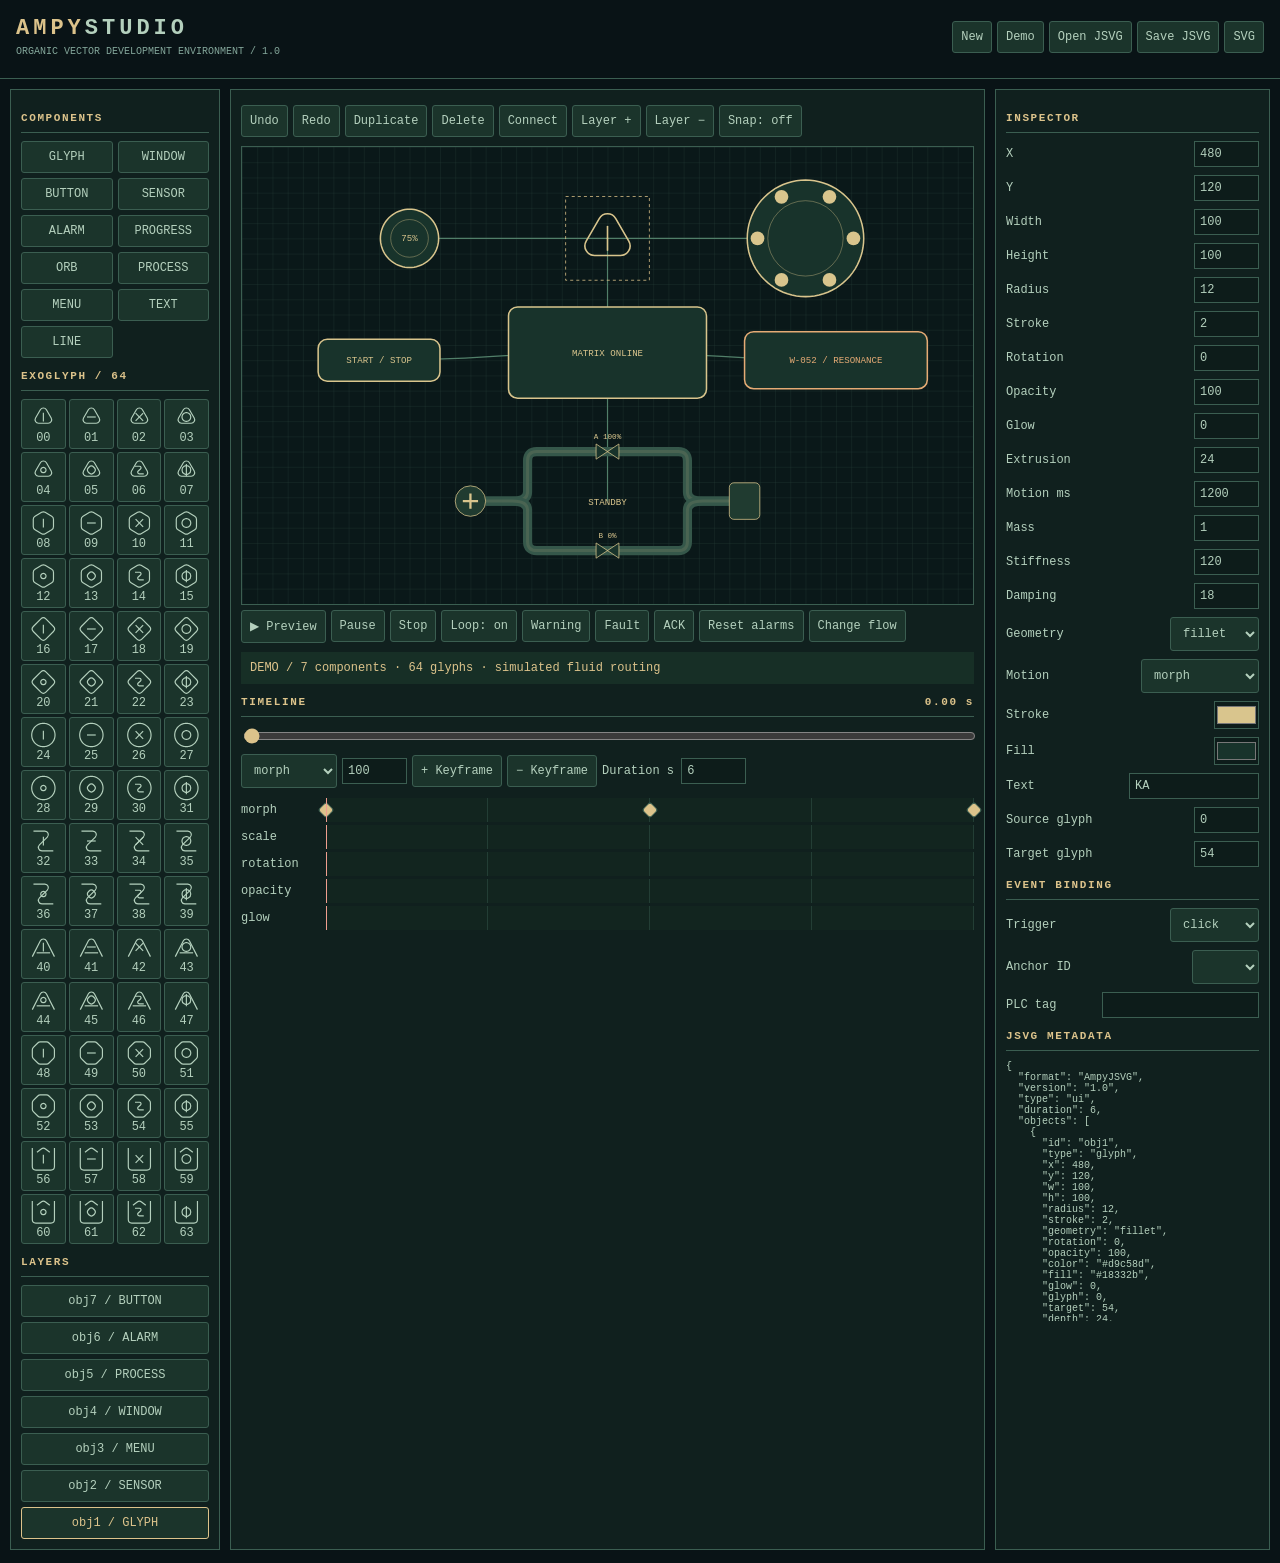
==== index.html @ 29428434 "Initial AmpyStudio 1.0 offline SVG and JSVG UI editor" ====
<!doctype html><html lang="it"><meta charset="utf-8"><meta name="viewport" content="width=device-width,initial-scale=1"><title>AmpyStudio · JSVG UI editor</title><style>:root{color-scheme:dark;--ink:#b4d0bd;--gold:#dcc38b;--border:#3b5e51;--bg:#091316}*{box-sizing:border-box}body{margin:0;background:var(--bg);color:var(--ink);font:12px ui-monospace,Consolas,monospace}header{display:flex;justify-content:space-between;gap:12px;padding:16px;border-bottom:1px solid var(--border);flex-wrap:wrap}header b{font-size:22px;letter-spacing:4px;color:var(--gold)}header b span{color:var(--ink)}small{display:block;color:#83a69a;margin-top:5px}main{display:grid;grid-template-columns:210px minmax(0,1fr) 275px;gap:10px;padding:10px}aside,.work{min-width:0;border:1px solid var(--border);padding:10px;background:#10201e}h3{font-size:11px;letter-spacing:1.6px;color:var(--gold);border-bottom:1px solid var(--border);padding-bottom:8px;margin:12px 0 8px}button,.button,select,input,a{font:inherit;color:inherit}button,.button,select,a{border:1px solid var(--border);background:#1b342b;padding:8px;border-radius:3px;cursor:pointer;text-decoration:none}button:hover,.button:hover,button.active{border-color:var(--gold);color:var(--gold)}input{background:#0d1c1a;border:1px solid var(--border);padding:5px;min-width:0}input[type=range]{width:100%;accent-color:var(--gold);padding:0}input[type=number]{width:65px}input[type=color]{width:45px;height:28px;padding:0}.toolbar{display:flex;gap:5px;align-items:center;flex-wrap:wrap;margin:5px 0 9px}#library,#layers{display:grid;gap:5px}#library{grid-template-columns:1fr 1fr}#glyphs{display:grid;grid-template-columns:repeat(4,1fr);gap:3px}#glyphs button{padding:3px}#glyphs svg{display:block;width:100%;height:28px}#canvas{border:1px solid var(--border);background:#0a1819}#stage{width:100%;display:block;touch-action:none;max-height:65vh}#inspector label,#events label{display:flex;justify-content:space-between;gap:6px;align-items:center;margin:8px 0}#inspector select,#events select{max-width:145px}#inspector input[type=text]{width:130px}#status{padding:9px;background:#172f26;color:var(--gold);min-height:32px}#metadata{white-space:pre-wrap;overflow-wrap:anywhere;max-height:260px;overflow:auto;font-size:10px}#time{float:right}#tracks>div{display:grid;grid-template-columns:85px 1fr;align-items:center;height:27px} .lane{height:24px;position:relative;background:repeating-linear-gradient(90deg,#12251f 0,#12251f calc(25% - 1px),#34574b 25%)}.key{position:absolute;top:6px;width:12px;height:12px;transform:translateX(-50%) rotate(45deg);background:var(--gold);padding:0}.cursor{position:absolute;top:0;bottom:0;width:1px;background:#ef9e8f;pointer-events:none}@media(max-width:900px){main{grid-template-columns:150px minmax(0,1fr)}main>aside:last-child{grid-column:1/-1;display:grid;grid-template-columns:1fr 1fr;gap:8px}#metadata{grid-column:1/-1}}@media(max-width:580px){main{display:flex;flex-direction:column}.work{order:-1}#glyphs{grid-template-columns:repeat(8,1fr)}#stage{max-height:none}main>aside:last-child{display:block}}
</style><body>
<header><div><b>AMPY<span>STUDIO</span></b><small>ORGANIC VECTOR DEVELOPMENT ENVIRONMENT / 1.0</small></div><div class="toolbar"><button id="new">New</button><button id="demo">Demo</button><label class="button">Open JSVG<input id="open" type="file" accept=".jsvg,.svg" hidden></label><button id="save">Save JSVG</button><button id="export">SVG</button></div></header>
<main><aside><h3>COMPONENTS</h3><div id="library"></div><h3>EXOGLYPH / 64</h3><div id="glyphs"></div><h3>LAYERS</h3><div id="layers"></div></aside><section class="work"><div class="toolbar"><button id="undo">Undo</button><button id="redo">Redo</button><button id="duplicate">Duplicate</button><button id="delete">Delete</button><button id="connect">Connect</button><button id="front">Layer +</button><button id="back">Layer −</button><button id="snap">Snap: off</button></div><div id="canvas"><svg id="stage" viewBox="0 0 960 600" xmlns="http://www.w3.org/2000/svg"><defs><pattern id="grid" width="20" height="20" patternUnits="userSpaceOnUse"><path d="M20 0H0V20" stroke="#284137" fill="none" stroke-width=".7"/></pattern></defs><rect width="960" height="600" fill="#0a1819"/><rect width="960" height="600" fill="url(#grid)"/><g id="scene"></g><g id="selection" pointer-events="none"></g></svg></div><div class="toolbar"><button id="play">▶ Preview</button><button id="pause">Pause</button><button id="stop">Stop</button><button id="loop">Loop: on</button><button id="warning">Warning</button><button id="fault">Fault</button><button id="ack">ACK</button><button id="reset">Reset alarms</button><button id="flow">Change flow</button></div><div id="status" role="status">READY</div><h3>TIMELINE <span id="time">0.00 s</span></h3><input id="seek" type="range" min="0" max="1000" value="0"><div class="toolbar"><select id="track"><option>morph</option><option>scale</option><option>rotation</option><option>opacity</option><option>glow</option></select><input id="keyvalue" type="number" value="100" min="0" max="360"><button id="addkey">+ Keyframe</button><button id="delkey">− Keyframe</button><label>Duration s <input id="duration" type="number" min="1" max="60" value="6"></label></div><div id="tracks"></div></section><aside><h3>INSPECTOR</h3><div id="inspector"></div><h3>EVENT BINDING</h3><div id="events"></div><h3>JSVG METADATA</h3><pre id="metadata"></pre></aside></main><script>'use strict';
const Ampy=(()=>{
const NS='http://www.w3.org/2000/svg', names=['KA','VE','THA','OR','NE','SHA','UL','ZE'], suffix=['','-RA','-TH','-EN','-IQ','-UM','-ESH','-ON'], meanings='Origine,Unità,Dualità,Molteplicità,Ordine,Equilibrio,Infinito,Vuoto,Energia,Luce,Calore,Elettricità,Risonanza,Gravità,Campo,Radiazione,Materia,Solido,Liquido,Gas,Plasma,Cristallo,Organico,Quantico,Spazio,Posizione,Direzione,Distanza,Portale,Dimensione,Interno,Esterno,Tempo,Passato,Presente,Futuro,Durata,Ciclo,Frequenza,Attesa,Attivare,Disattivare,Trasferire,Convertire,Scansionare,Connettere,Isolare,Ripristinare,Normale,Pronto,Attivo,In attesa,Avviso,Guasto,Critico,Completato,Conferma,Negazione,Autorizzazione,Richiesta,Protezione,Interblocco,Emergenza,Fine'.split(',');
const clamp=(v,a=0,b=1)=>Math.max(a,Math.min(b,v)),mix=(a,b,t)=>a+(b-a)*t,smooth=t=>t*t*(3-2*t),fmt=v=>+v.toFixed(3),pt=p=>p.map(fmt).join(' '),xml=s=>String(s).replace(/[&<>"']/g,c=>({'&':'&amp;','<':'&lt;','>':'&gt;','"':'&quot;',"'":'&apos;'}[c]));
const poly=(n,r,phase=-Math.PI/2)=>Array.from({length:n},(_,i)=>[r*Math.cos(phase+i*2*Math.PI/n),r*Math.sin(phase+i*2*Math.PI/n)]);
function glyph(i){i=clamp(Math.round(i),0,63);let g=i>>3,v=i%8,outer=[poly(3,43),poly(6,40),poly(4,43,0),poly(48,40),[[-34,-34],[34,-34],[-34,34],[34,34]],[[-38,33],[0,-42],[38,33]],poly(8,41,Math.PI/8),[[-38,-38],[-38,38],[38,38],[38,-38]]][g];let inner=[[[0,-15],[0,15]],[[-15,0],[15,0]],[[-13,-13],[13,13]],poly(40,15),poly(3,18),poly(4,18,0),[[-15,-13],[15,-13],[-15,13],[15,13]],poly(6,17)][v];let third=v===2?[[-13,13],[13,-13]]:v===7?[[0,-21],[0,21]]:g===5?[[-23,20],[23,20]]:g===7?[[-22,-23],[0,-40],[22,-23]]:[[0,0],[0,0]];return {name:names[g]+suffix[v],meaning:meanings[i],paths:[{p:outer,closed:![4,5,7].includes(g)},{p:inner,closed:[3,4,5,7].includes(v)},{p:third,closed:false}]}}
function rounded({p,closed},r,mode){let n=p.length;if(mode==='sharp'||!r||n<3)return 'M'+p.map(pt).join(' L')+(closed?'Z':'');let q=p.map((b,i)=>{let a=p[(i+n-1)%n],c=p[(i+1)%n];if(!closed&&(!i||i===n-1))return{a:b,b,c:b,r:0};let l=Math.hypot(a[0]-b[0],a[1]-b[1]),h=Math.hypot(c[0]-b[0],c[1]-b[1]);if(!l||!h)return{a:b,b,c:b,r:0};let u=a.map((x,j)=>(x-b[j])/l),v=c.map((x,j)=>(x-b[j])/h),theta=Math.acos(clamp(u[0]*v[0]+u[1]*v[1],-1,1));if(theta<.001||Math.PI-theta<.001)return{a:b,b,c:b,r:0};let d=Math.min(mode==='organic'?r*1.5:r/Math.tan(theta/2),l*.49,h*.49);return{a:b.map((x,j)=>x+u[j]*d),b,c:b.map((x,j)=>x+v[j]*d),r:d*Math.tan(theta/2),s:u[0]*v[1]-u[1]*v[0]<0?1:0}});const corner=k=>!k.r?'':mode==='organic'?' Q'+pt(k.b)+' '+pt(k.c):` A${fmt(k.r)} ${fmt(k.r)} 0 0 ${k.s} ${pt(k.c)}`;return 'M'+pt(q[0].c)+q.slice(1).map(k=>' L'+pt(k.a)+corner(k)).join('')+(closed?' L'+pt(q[0].a)+corner(q[0])+'Z':'')}
let cache=new Map();function samples(d){if(cache.has(d))return cache.get(d);let p=document.createElementNS(NS,'path');p.setAttribute('d',d);let len=p.getTotalLength(),a=Array.from({length:129},(_,i)=>{let q=p.getPointAtLength(len*i/128);return[q.x,q.y]});if(cache.size>1024)cache.clear();cache.set(d,a);return a}
function glyphPaths(o,k=0){let a=glyph(o.glyph),b=glyph(o.target);return a.paths.map((x,i)=>{let d=rounded(x,o.radius,o.geometry),e=rounded(b.paths[i],o.radius,o.geometry);if(k<=0)return d;if(k>=1)return e;let p=samples(d),q=samples(e);return'M'+p.map((v,j)=>pt(v.map((x,l)=>mix(x,q[j][l],k)))).join(' L')+(x.closed&&b.paths[i].closed?'Z':'')})}
const effects=['none','morph','genie','organic','radial','iris','elastic','materialize','breathing','rotation','gravity','orbital','fragments','origami','crystal','echo','vortex','inscription','spline','holographic','extrusion','liquid','shockwave','neural'];
const types=['glyph','window','button','sensor','alarm','progress','orb','process','menu','text','line'];
function make(type,id,x=480,y=300){let [w,h]=({glyph:[100,100],window:[260,120],button:[160,55],sensor:[90,90],alarm:[240,75],progress:[240,45],orb:[100,100],process:[440,210],menu:[180,180],text:[200,45],line:[180,25]})[type];return{id,type,x,y,w,h,radius:12,stroke:2,geometry:'fillet',rotation:0,opacity:100,color:type==='alarm'?'#e5ab75':'#d9c58d',fill:'#18332b',glow:0,glyph:0,target:54,depth:24,animation:type==='glyph'?'morph':'none',duration:1200,easing:'smooth',mass:1,stiffness:120,damping:18,tag:'',trigger:'click',source:'',text:type==='alarm'?'W-052 / RESONANCE':type==='button'?'ACTIVATE':type==='text'?'AMPY MATRIX':'MATRIX ONLINE',tracks:{}}}
function sampleTrack(keys,t,def){if(!keys?.length)return def;let a=keys;if(t<=a[0].t)return a[0].v;if(t>=a.at(-1).t)return a.at(-1).v;let i=a.findIndex(k=>k.t>=t),x=a[i-1],y=a[i];return mix(x.v,y.v,smooth((t-x.t)/(y.t-x.t)))}
function rect(x,y,w,h,r,c,fill,sw){return`<rect x="${x}" y="${y}" width="${Math.max(0,w)}" height="${Math.max(0,h)}" rx="${Math.min(r,w/2,h/2)}" stroke="${c}" stroke-width="${sw}" fill="${fill}"/>`}
function process(o,rt){let c=o.color,b=rt.route||0,f=rt.fault?0:(rt.running?rt.flow:0),r=Math.min(26,o.radius),a=1-b,t=rt.time||0;let path=y=>`M-160 0H-125Q-105 0 -105 ${Math.sign(y)*r}V${y-Math.sign(y)*r}Q-105 ${y} ${-105+r} ${y}H${105-r}Q105 ${y} 105 ${y-Math.sign(y)*r}V${Math.sign(y)*r}Q105 0 125 0H160`;return [-65,65].map((y,i)=>{let q=i?b:a,d=path(y);return `<path d="${d}" fill="none" stroke="#35574a" stroke-width="12"/><path d="${d}" fill="none" stroke="${c}" stroke-width="4" opacity="${.12+.75*q*f}"/><path d="${d}" fill="none" stroke="${c}" stroke-width="2" stroke-dasharray="6 12" stroke-dashoffset="${-t*90*q*f}" opacity="${q*f}"/><g transform="translate(0 ${y})"><path d="M-15 -10L15 10V-10L-15 10Z" stroke="${c}" fill="#18332b"/><text y="-17" fill="${c}" font-size="10" text-anchor="middle">${i?'B':'A'} ${Math.round(q*100)}%</text></g>`}).join('')+`<circle cx="-180" r="20" fill="#203b30" stroke="${c}"/><path d="M-190 0H-170M-180 -10V10" stroke="${c}" stroke-width="3" transform="rotate(${t*200*f} -180 0)"/><rect x="160" y="-24" width="40" height="48" rx="6" fill="#203b30" stroke="${c}"/><text y="5" text-anchor="middle" fill="${c}" font-size="12">${rt.fault?'INTERLOCK':rt.running?'RUNNING':'STANDBY'}</text>`}
function renderObject(o,t,rt,objects){let c=o.color,w=o.w/2,h=o.h/2,anim=o.animation,phase=(t*1000%o.duration)/o.duration,k=.5-.5*Math.cos(phase*Math.PI*2),on=rt.preview||rt.active?.has(o.id),p=on?k:0,scale=sampleTrack(o.tracks.scale,rt.position,100)/100,rot=o.rotation+sampleTrack(o.tracks.rotation,rt.position,0),op=o.opacity/100*sampleTrack(o.tracks.opacity,rt.position,100)/100,g=sampleTrack(o.tracks.glow,rt.position,o.glow),m=sampleTrack(o.tracks.morph,rt.position,anim==='morph'?p*100:0)/100,x=o.x,y=o.y,body='',extra='',sx=scale,sy=scale;
if(on){if(anim==='rotation')rot+=phase*360;if(anim==='breathing')sx=sy=scale*(1+.12*Math.sin(t*3));if(anim==='elastic'){sx*=1+.23*Math.sin(phase*12.56);sy/=1+.23*Math.sin(phase*12.56)}if(anim==='materialize')op*=.12+.88*p;if(anim==='spline'){x+=Math.sin(phase*6.28)*45;y+=Math.sin(phase*12.56)*18}if(anim==='gravity'){x+=(480-x)*p*.25;y+=(300-y)*p*.25}}
if(o.type==='glyph'){let paths=glyphPaths(o,m),stroke=`fill="none" stroke="${c}" stroke-width="${o.stroke}" stroke-linejoin="${o.geometry==='sharp'?'miter':'round'}" stroke-linecap="round"`;body=`<g transform="scale(${w/48} ${h/48})">${anim==='extrusion'&&on?Array.from({length:Math.ceil(o.depth/3)},(_,i)=>`<g transform="translate(${i*.9} ${i*.6})" opacity=".3">${paths.map(d=>`<path d="${d}" ${stroke}/>`).join('')}</g>`).join(''):''}${paths.map(d=>`<path d="${d}" ${stroke}${anim==='inscription'&&on?` pathLength="100" stroke-dasharray="${p*100} 100"`:''}/>`).join('')}</g>`}
else if(o.type==='process')body=`<g transform="scale(${o.w/440} ${o.h/210})">${process(o,rt)}</g>`;
else if(o.type==='orb'||o.type==='menu'||o.type==='sensor'){let n=on&&['organic','vortex','liquid'].includes(anim)?6:0;let d=Array.from({length:81},(_,i)=>{let a=i*2*Math.PI/80,r=.85+Math.sin(a*n+t*2)*p*.12;return[fmt(Math.cos(a)*w*r),fmt(Math.sin(a)*h*r)]});body=`<path d="M${d.map(pt).join(' L')}Z" fill="${o.fill}" stroke="${c}" stroke-width="${o.stroke}"/><ellipse rx="${w*.55}" ry="${h*.55}" fill="none" stroke="${c}" opacity=".5"/>`;if(o.type==='menu')body+=Array.from({length:6},(_,i)=>{let a=i*Math.PI/3+(on?t*.3:0);return`<circle cx="${Math.cos(a)*w*.7}" cy="${Math.sin(a)*h*.7}" r="9" fill="${c}"/>`}).join('');else body+=`<text y="4" text-anchor="middle" fill="${c}" font-size="12">${o.type==='sensor'?Math.round(75+15*p)+'%':'◈'}</text>`}
else if(o.type==='text')body=`<text text-anchor="middle" y="5" font-size="18" fill="${c}" letter-spacing="${on?p*3:0}">${xml(o.text)}</text>`;
else if(o.type==='line')body=`<path d="M${-w} 0H${w}" stroke="${c}" stroke-width="${o.stroke}"/>`;
else {let r=o.geometry==='sharp'?0:o.radius,fill=o.fill;if(o.type==='alarm'&&rt.fault)c='#f29486';if(['genie','organic','radial','iris'].includes(anim)&&on){let source=objects.find(a=>a.id===o.source),a=source?[source.x-o.x,source.y-o.y]:[0,h+70],q=rt.active?.has(o.id)?1-p:p,tx=mix(a[0],0,q),ty=mix(a[1]-8,-h,q),bx=mix(a[0],0,q*q),by=mix(a[1]+8,h,q*q),tw=mix(8,w,q),bw=mix(8,w,q*q),bend=anim==='organic'?Math.sin(q*Math.PI)*30:0;body=`<path d="M${tx-tw} ${ty}H${tx+tw}C${tx+tw+bend} ${(ty+by)/2} ${bx+bw} ${(ty+by)/2} ${bx+bw} ${by}H${bx-bw}C${bx-bw} ${(ty+by)/2} ${tx-tw-bend} ${(ty+by)/2} ${tx-tw} ${ty}Z" fill="${fill}" stroke="${c}" stroke-width="${o.stroke}"/><g opacity="${clamp((q-.45)*2)}"><text text-anchor="middle" y="4" fill="${c}" font-size="12">${xml(o.text)}</text></g>`}else{body=rect(-w,-h,o.w,o.h,r,c,fill,o.stroke)+`<text y="4" text-anchor="middle" fill="${c}" font-size="12">${xml(o.text)}</text>`;if(o.type==='progress')body+=rect(-w+5,h-12,(o.w-10)*(.6+.3*p),6,2,c,c,0)}}
if(on&&['shockwave','neural','echo','holographic','crystal','origami','fragments'].includes(anim)){let n=anim==='fragments'?12:5;extra=Array.from({length:n},(_,i)=>{let a=i*Math.PI*2/n,r=(w*.8+p*35)*(1+i*.06);return anim==='shockwave'?`<circle r="${r}" fill="none" stroke="${c}" opacity="${(1-p)*.5/(i+1)}"/>`:`<path d="M${fmt(Math.cos(a)*r)} ${fmt(Math.sin(a)*r)}l-7 -8h14Z" fill="none" stroke="${c}" opacity="${.15+p*.5}"/>`}).join('')}
return `<g id="${xml(o.id)}" data-id="${xml(o.id)}" transform="translate(${x} ${y}) rotate(${rot}) scale(${sx} ${sy})" opacity="${op}"${g>0?` style="filter:drop-shadow(0 0 ${g}px ${c})"`:''}><rect x="${-w}" y="${-h}" width="${o.w}" height="${o.h}" fill="transparent"/>${extra}${body}</g>`}
function scene(project,t,rt){let edges=project.connections.map(e=>{let a=project.objects.find(o=>o.id===e.source),b=project.objects.find(o=>o.id===e.target);if(!a||!b)return'';let x=(a.x+b.x)/2,d=`M${a.x} ${a.y}C${x} ${a.y} ${x} ${b.y} ${b.x} ${b.y}`;return `<path d="${d}" fill="none" stroke="#517f69" stroke-width="1.5"/>${rt.preview?`<path d="${d}" fill="none" stroke="#d9c58d" stroke-width="2" stroke-dasharray="5 30" stroke-dashoffset="${-t*35}"/>`:''}`}).join('');return edges+project.objects.map(o=>renderObject(o,t,rt,project.objects)).join('')}
function serialize(project,metadata=true){let data=xml(JSON.stringify(project,null,2));return `<svg xmlns="${NS}" xmlns:ampy="https://ampybios.example/ns/jsvg/1" viewBox="0 0 960 600" ampy:version="1.0">${metadata?`<metadata id="ampy-project"><ampy:project media-type="application/json">${data}</ampy:project></metadata>`:''}<rect width="960" height="600" fill="#0a1819"/>${scene(project,0,{position:0,route:0,flow:0})}</svg>`}
function parse(text){if(text.length>5e6||/<!DOCTYPE|<!ENTITY/i.test(text))throw Error('Invalid XML');let doc=new DOMParser().parseFromString(text,'image/svg+xml');if(doc.querySelector('parsererror')||doc.documentElement.namespaceURI!==NS)throw Error('Invalid SVG');let data=doc.querySelector('metadata');if(!data)throw Error('No JSVG project metadata');let p=JSON.parse(data.textContent.trim());if(p.format!=='AmpyJSVG'||!Array.isArray(p.objects)||p.objects.length>500)throw Error('Unsupported project');let ids=new Set();let objects=p.objects.map((raw,i)=>{let type=raw.type==='popup'?'window':raw.type;if(!types.includes(type))throw Error('Unsupported object '+type);let id=String(raw.id);if(!/^[A-Za-z0-9_.:-]{1,80}$/.test(id)||ids.has(id))throw Error('Invalid ID');ids.add(id);let o=make(type,id);let legacy=typeof raw.geometry==='object';if(legacy)raw={...raw,x:raw.transform?.x??480,y:raw.transform?.y??300,radius:raw.geometry.radius,stroke:raw.geometry.strokeWidth,geometry:raw.geometry.mode,color:raw.material?.stroke,animation:raw.animation?.type,duration:raw.animation?.durationMs,source:raw.animation?.source,tag:raw.tag?.name};for(let [k,min,max] of [['x',0,960],['y',0,600],['w',20,900],['h',20,590],['radius',0,100],['stroke',.5,20],['rotation',0,360],['opacity',0,100],['glow',0,25],['glyph',0,63],['target',0,63],['duration',100,60000],['depth',0,80],['mass',.1,20],['stiffness',1,1000],['damping',0,100]])if(Number.isFinite(raw[k]))o[k]=clamp(raw[k],min,max);for(let k of ['color','fill'])if(/^#[0-9a-f]{6}$/i.test(raw[k]))o[k]=raw[k];for(let k of ['text','tag','source'])if(typeof raw[k]==='string')o[k]=raw[k].slice(0,200);if(effects.includes(raw.animation))o.animation=raw.animation;if(['sharp','fillet','organic'].includes(raw.geometry))o.geometry=raw.geometry;if(['click','warning','fault','none'].includes(raw.trigger))o.trigger=raw.trigger;for(let k of ['morph','scale','rotation','opacity','glow'])if(Array.isArray(raw.tracks?.[k]))o.tracks[k]=raw.tracks[k].filter(q=>Number.isFinite(q.t)&&Number.isFinite(q.v)).slice(0,100).map(q=>({t:clamp(q.t),v:clamp(q.v,0,k==='rotation'?360:100)})).sort((a,b)=>a.t-b.t);return o});return{format:'AmpyJSVG',version:'1.0',type:'ui',duration:clamp(Number(p.duration)||6,1,60),objects,connections:(Array.isArray(p.connections)?p.connections:[]).filter(e=>ids.has(e.source)&&ids.has(e.target)).slice(0,2000).map(e=>({source:e.source,target:e.target})),runtime:{mode:'simulation'}}}
return{NS,types,effects,glyph,glyphPaths,make,scene,serialize,parse,clamp,xml};})();
</script><script>'use strict';
const $=x=>document.getElementById(x),E=Ampy,svg=$('stage');let project,id=null,serial=0,undo=[],redo=[],connect=false,source=null,snap=false,drag=null,play=false,loop=true,position=0,t=0,last=performance.now(),runtime={preview:false,position:0,active:new Set(),route:0,routeTarget:0,running:false,flow:.75,fault:false};
const newProject=()=>({format:'AmpyJSVG',version:'1.0',type:'ui',duration:6,objects:[],connections:[],runtime:{mode:'simulation'}}),selected=()=>project.objects.find(o=>o.id===id),msg=s=>$('status').textContent=s;
function checkpoint(){undo.push(JSON.stringify(project));if(undo.length>50)undo.shift();redo=[]}function restore(s){project=JSON.parse(s);id=project.objects[0]?.id||null;refresh()}function add(type,x,y,g){let o=E.make(type,'obj'+(++serial),x,y);if(g!==undefined){o.glyph=g;o.target=(g+9)%64;o.text=E.glyph(g).name}project.objects.push(o);id=o.id;return o}function demo(){project=newProject();serial=0;let a=add('glyph',480,120,0),b=add('sensor',220,120),c=add('menu',740,120),d=add('window',480,270),e=add('process',480,465),f=add('alarm',780,280),g=add('button',180,280);a.target=54;a.tracks.morph=[{t:0,v:0},{t:.5,v:100},{t:1,v:0}];d.animation='genie';d.source=a.id;f.animation='genie';f.source=a.id;f.trigger='warning';f.tag='DB_Alarm.Warning';g.text='START / STOP';e.tag='DB_Core.Flow';project.connections=[[a,b],[a,c],[a,d],[d,e],[d,f],[d,g]].map(([a,b])=>({source:a.id,target:b.id}));id=a.id;resetRuntime();refresh();msg('DEMO / 7 components · 64 glyphs · simulated fluid routing')}
function resetRuntime(){play=false;position=0;t=0;runtime.active.clear();runtime.fault=false;runtime.running=false;runtime.route=runtime.routeTarget=0}
function refresh(){serial=Math.max(serial,...project.objects.map(o=>Number(o.id.match(/^obj(\d+)$/)?.[1])||0));$('duration').value=project.duration;$('layers').replaceChildren();for(let o of [...project.objects].reverse()){let b=document.createElement('button');b.textContent=o.id+' / '+o.type.toUpperCase();b.classList.toggle('active',id===o.id);b.onclick=()=>{id=o.id;refresh()};$('layers').append(b)}inspector();tracks();metadata()}
function metadata(){$('metadata').textContent=JSON.stringify(project,null,2)}
function field(parent,o,k,label,kind,options){let l=document.createElement('label'),s=document.createElement('span');s.textContent=label;l.append(s);let input=document.createElement(kind==='select'?'select':'input');if(kind==='select'){for(let x of options){let opt=document.createElement('option');opt.value=x;opt.textContent=x;input.append(opt)}}else{input.type=kind;if(kind==='number'){input.min=options[0];input.max=options[1];input.step=options[2]||1}}input.value=o[k];input.onchange=()=>{checkpoint();o[k]=kind==='number'?E.clamp(Number(input.value)||0,+input.min,+input.max):input.value;input.value=o[k];metadata();tracks()};l.append(input);parent.append(l)}
function inspector(){let a=$('inspector'),b=$('events');a.replaceChildren();b.replaceChildren();let o=selected();if(!o){a.textContent='Select object';return}for(let [k,n,min,max,step] of [['x','X',0,960],['y','Y',0,600],['w','Width',20,900],['h','Height',20,590],['radius','Radius',0,100],['stroke','Stroke',.5,20,.5],['rotation','Rotation',0,360],['opacity','Opacity',0,100],['glow','Glow',0,25],['depth','Extrusion',0,80],['duration','Motion ms',100,60000,50],['mass','Mass',.1,20,.1],['stiffness','Stiffness',1,1000],['damping','Damping',0,100]])field(a,o,k,n,'number',[min,max,step]);field(a,o,'geometry','Geometry','select',['sharp','fillet','organic']);field(a,o,'animation','Motion','select',E.effects);field(a,o,'color','Stroke','color');field(a,o,'fill','Fill','color');field(a,o,'text','Text','text');if(o.type==='glyph'){field(a,o,'glyph','Source glyph','number',[0,63]);field(a,o,'target','Target glyph','number',[0,63])}field(b,o,'trigger','Trigger','select',['click','warning','fault','none']);field(b,o,'source','Anchor ID','select',['',...project.objects.filter(x=>x.id!==o.id).map(x=>x.id)]);field(b,o,'tag','PLC tag','text')}
function tracks(){let a=$('tracks'),o=selected();a.replaceChildren();if(!o)return;for(let n of ['morph','scale','rotation','opacity','glow']){let row=document.createElement('div'),label=document.createElement('span'),lane=document.createElement('div');label.textContent=n;lane.className='lane';for(let key of o.tracks[n]||[]){let k=document.createElement('button');k.className='key';k.style.left=key.t*100+'%';k.title=key.v;k.onclick=()=>{play=false;position=key.t;$('track').value=n;$('keyvalue').value=key.v};lane.append(k)}let c=document.createElement('i');c.className='cursor';lane.append(c);row.append(label,lane);a.append(row)}}
E.types.forEach(type=>{let b=document.createElement('button');b.textContent=type.toUpperCase();b.onclick=()=>{checkpoint();add(type,480+serial%4*20,300+serial%3*20);refresh()};$('library').append(b)});for(let i=0;i<64;i++){let g=E.glyph(i),b=document.createElement('button');b.title=g.name+' / '+g.meaning;let o=E.make('glyph','tmp');o.glyph=i;b.innerHTML='<svg viewBox="-48 -48 96 96">'+E.glyphPaths(o).map(d=>`<path d="${d}" stroke="currentColor" stroke-width="4" fill="none"/>`).join('')+'</svg>'+String(i).padStart(2,'0');b.onclick=()=>{checkpoint();add('glyph',480,300,i);refresh()};$('glyphs').append(b)}
function coords(e){let p=svg.createSVGPoint();p.x=e.clientX;p.y=e.clientY;return p.matrixTransform(svg.getScreenCTM().inverse())}function trigger(kind){for(let o of project.objects)if(o.trigger===kind)runtime.active.add(o.id)}svg.onpointerdown=e=>{let g=e.target.closest('[data-id]');if(!g)return;let o=project.objects.find(o=>o.id===g.dataset.id);if(!o)return;if(play){if(runtime.active.has(o.id))runtime.active.delete(o.id);else runtime.active.add(o.id);for(let a of project.objects)if(a.trigger==='click'&&a.source===o.id)runtime.active.add(a.id);if(o.type==='button'||o.type==='process')runtime.running=!runtime.fault&&!runtime.running;return}if(connect){if(!source){source=o.id;msg('SELECT DESTINATION')}else{if(source!==o.id&&!project.connections.some(x=>x.source===source&&x.target===o.id)){checkpoint();project.connections.push({source,target:o.id})}connect=false;source=null;$('connect').classList.remove('active');refresh()}return}id=o.id;refresh();checkpoint();let p=coords(e);drag={id,dx:p.x-o.x,dy:p.y-o.y};svg.setPointerCapture(e.pointerId)};svg.onpointermove=e=>{if(!drag)return;let o=selected(),p=coords(e);o.x=E.clamp(p.x-drag.dx,0,960);o.y=E.clamp(p.y-drag.dy,0,600);if(snap){o.x=Math.round(o.x/20)*20;o.y=Math.round(o.y/20)*20}};svg.onpointerup=svg.onpointercancel=()=>{if(drag){drag=null;refresh()}};
$('new').onclick=()=>{checkpoint();project=newProject();id=null;resetRuntime();refresh()};$('demo').onclick=()=>{checkpoint();demo()};$('undo').onclick=()=>{if(undo.length){redo.push(JSON.stringify(project));restore(undo.pop())}};$('redo').onclick=()=>{if(redo.length){undo.push(JSON.stringify(project));restore(redo.pop())}};$('duplicate').onclick=()=>{let o=selected();if(o){checkpoint();let n=JSON.parse(JSON.stringify(o));n.id='obj'+(++serial);n.x=E.clamp(n.x+20,0,960);n.y=E.clamp(n.y+20,0,600);project.objects.push(n);id=n.id;refresh()}};$('delete').onclick=()=>{if(selected()){checkpoint();project.objects=project.objects.filter(o=>o.id!==id);project.connections=project.connections.filter(e=>e.source!==id&&e.target!==id);id=project.objects.at(-1)?.id;refresh()}};$('connect').onclick=()=>{connect=!connect;source=null;$('connect').classList.toggle('active',connect);msg(connect?'SELECT TWO OBJECTS':'CONNECT OFF')};$('snap').onclick=()=>{snap=!snap;$('snap').textContent='Snap: '+(snap?'on':'off')};for(let [n,d] of [['front',1],['back',-1]])$(n).onclick=()=>{let i=project.objects.findIndex(o=>o.id===id),j=i+d;if(i>=0&&j>=0&&j<project.objects.length){checkpoint();[project.objects[i],project.objects[j]]=[project.objects[j],project.objects[i]];refresh()}};
$('play').onclick=()=>{play=true;if(position>=1)position=0;runtime.running=!runtime.fault;msg('PREVIEW / click components to trigger')};$('pause').onclick=()=>{play=false;msg('PAUSED')};$('stop').onclick=()=>{resetRuntime();msg('STOPPED')};$('loop').onclick=()=>{loop=!loop;$('loop').textContent='Loop: '+(loop?'on':'off')};$('warning').onclick=()=>{trigger('warning');msg('W-052 / simulated warning')};$('fault').onclick=()=>{runtime.fault=true;runtime.running=false;trigger('fault');msg('E-054 / simulated interlock')};$('ack').onclick=()=>msg(runtime.fault?'ACK / interlock remains active':'ACK / event acknowledged');$('reset').onclick=()=>{runtime.fault=false;runtime.running=false;runtime.active.clear();msg('RESET / manual restart required')};$('flow').onclick=()=>{if(runtime.fault){msg('FLOW BLOCKED / interlock');return}runtime.routeTarget=runtime.routeTarget===0?1:runtime.routeTarget===1?.5:0;msg('ROUTE / '+(runtime.routeTarget===0?'A':runtime.routeTarget===1?'B':'DUAL'))};$('seek').oninput=()=>{play=false;position=+$('seek').value/1000};$('duration').onchange=()=>{checkpoint();project.duration=E.clamp(+$('duration').value||6,1,60);refresh()};$('addkey').onclick=()=>{let o=selected();if(!o)return;checkpoint();let n=$('track').value,a=o.tracks[n]||[],v=E.clamp(+$('keyvalue').value||0,0,n==='rotation'?360:100);a=a.filter(k=>Math.abs(k.t-position)>.002);a.push({t:position,v});o.tracks[n]=a.sort((a,b)=>a.t-b.t);tracks();metadata()};$('delkey').onclick=()=>{let o=selected();if(!o)return;let n=$('track').value;checkpoint();o.tracks[n]=(o.tracks[n]||[]).filter(k=>Math.abs(k.t-position)>.01);tracks();metadata()};function download(text,name){let url=URL.createObjectURL(new Blob([text],{type:'image/svg+xml'})),a=document.createElement('a');a.href=url;a.download=name;a.click();setTimeout(()=>URL.revokeObjectURL(url),1000)}$('save').onclick=()=>download(E.serialize(project),'AmpyProject.jsvg');$('export').onclick=()=>download(E.serialize(project,false),'AmpyProject.svg');$('open').onchange=async e=>{let f=e.target.files[0];if(f)try{let p=E.parse(await f.text());checkpoint();project=p;id=project.objects[0]?.id;resetRuntime();refresh();msg('LOADED / '+f.name)}catch(err){msg('IMPORT ERROR / '+err.message)}e.target.value=''};
function frame(now){let dt=Math.min(.05,(now-last)/1000);last=now;if(play){t+=dt;position+=dt/project.duration;if(position>1){if(loop)position%=1;else{position=1;play=false}}}else if(runtime.active.size)t+=dt;runtime.route+=(runtime.routeTarget-runtime.route)*(1-Math.exp(-dt*4));runtime.preview=play;runtime.position=position;runtime.time=t;$('scene').innerHTML=E.scene(project,t,runtime);let o=selected();$('selection').innerHTML=o&&!play?`<g transform="translate(${o.x} ${o.y}) rotate(${o.rotation})"><rect x="${-o.w/2-5}" y="${-o.h/2-5}" width="${o.w+10}" height="${o.h+10}" stroke="#e0c58b" fill="none" stroke-dasharray="4 4"/></g>`:'';$('seek').value=position*1000;$('time').textContent=(position*project.duration).toFixed(2)+' s';document.querySelectorAll('.cursor').forEach(c=>c.style.left=position*100+'%');requestAnimationFrame(frame)}demo();requestAnimationFrame(frame);
</script></body></html>
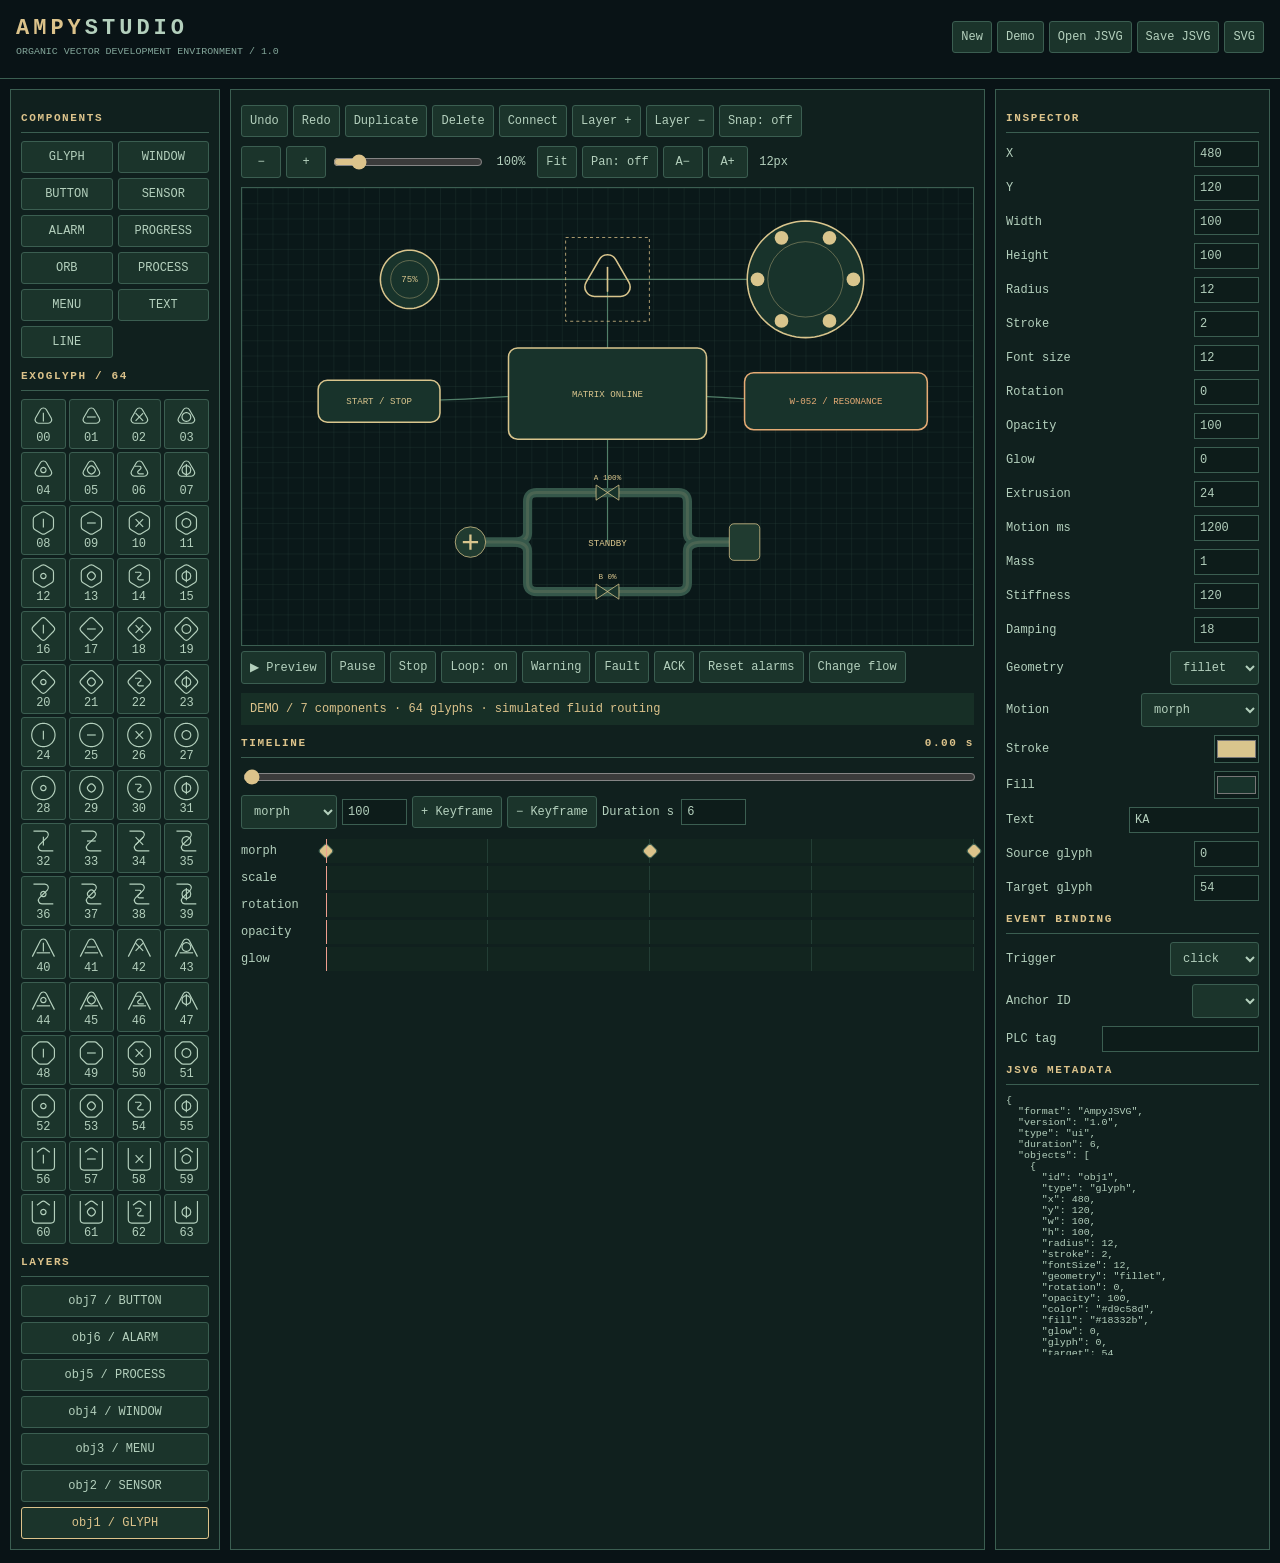
==== commit 9f771fb0: "AmpyStudio 1.0.1: per-object font sizes, UI font controls, pinch zoom and canvas pan" ====
--- a/index.html
+++ b/index.html
@@ -1,7 +1,8 @@
 <!doctype html><html lang="it"><meta charset="utf-8"><meta name="viewport" content="width=device-width,initial-scale=1"><title>AmpyStudio · JSVG UI editor</title><style>:root{color-scheme:dark;--ink:#b4d0bd;--gold:#dcc38b;--border:#3b5e51;--bg:#091316}*{box-sizing:border-box}body{margin:0;background:var(--bg);color:var(--ink);font:12px ui-monospace,Consolas,monospace}header{display:flex;justify-content:space-between;gap:12px;padding:16px;border-bottom:1px solid var(--border);flex-wrap:wrap}header b{font-size:22px;letter-spacing:4px;color:var(--gold)}header b span{color:var(--ink)}small{display:block;color:#83a69a;margin-top:5px}main{display:grid;grid-template-columns:210px minmax(0,1fr) 275px;gap:10px;padding:10px}aside,.work{min-width:0;border:1px solid var(--border);padding:10px;background:#10201e}h3{font-size:11px;letter-spacing:1.6px;color:var(--gold);border-bottom:1px solid var(--border);padding-bottom:8px;margin:12px 0 8px}button,.button,select,input,a{font:inherit;color:inherit}button,.button,select,a{border:1px solid var(--border);background:#1b342b;padding:8px;border-radius:3px;cursor:pointer;text-decoration:none}button:hover,.button:hover,button.active{border-color:var(--gold);color:var(--gold)}input{background:#0d1c1a;border:1px solid var(--border);padding:5px;min-width:0}input[type=range]{width:100%;accent-color:var(--gold);padding:0}input[type=number]{width:65px}input[type=color]{width:45px;height:28px;padding:0}.toolbar{display:flex;gap:5px;align-items:center;flex-wrap:wrap;margin:5px 0 9px}#library,#layers{display:grid;gap:5px}#library{grid-template-columns:1fr 1fr}#glyphs{display:grid;grid-template-columns:repeat(4,1fr);gap:3px}#glyphs button{padding:3px}#glyphs svg{display:block;width:100%;height:28px}#canvas{border:1px solid var(--border);background:#0a1819}#stage{width:100%;display:block;touch-action:none;max-height:65vh}#inspector label,#events label{display:flex;justify-content:space-between;gap:6px;align-items:center;margin:8px 0}#inspector select,#events select{max-width:145px}#inspector input[type=text]{width:130px}#status{padding:9px;background:#172f26;color:var(--gold);min-height:32px}#metadata{white-space:pre-wrap;overflow-wrap:anywhere;max-height:260px;overflow:auto;font-size:10px}#time{float:right}#tracks>div{display:grid;grid-template-columns:85px 1fr;align-items:center;height:27px} .lane{height:24px;position:relative;background:repeating-linear-gradient(90deg,#12251f 0,#12251f calc(25% - 1px),#34574b 25%)}.key{position:absolute;top:6px;width:12px;height:12px;transform:translateX(-50%) rotate(45deg);background:var(--gold);padding:0}.cursor{position:absolute;top:0;bottom:0;width:1px;background:#ef9e8f;pointer-events:none}@media(max-width:900px){main{grid-template-columns:150px minmax(0,1fr)}main>aside:last-child{grid-column:1/-1;display:grid;grid-template-columns:1fr 1fr;gap:8px}#metadata{grid-column:1/-1}}@media(max-width:580px){main{display:flex;flex-direction:column}.work{order:-1}#glyphs{grid-template-columns:repeat(8,1fr)}#stage{max-height:none}main>aside:last-child{display:block}}
+#viewTools{gap:5px}#canvasZoom{width:clamp(65px,18vw,150px);flex:0 1 auto}#viewTools output{min-width:42px;text-align:center;font-variant-numeric:tabular-nums}#viewTools button{min-width:40px}#stage{cursor:default}#stage.panning{cursor:grab}#stage.panning:active{cursor:grabbing}body{font-size:var(--ampy-ui-size,12px)}h3{font-size:.92em}small{font-size:.83em}#metadata{font-size:.83em}@media(max-width:580px){#viewTools button{min-height:42px}#canvasZoom{min-height:36px;flex:1 1 65px}#stage{touch-action:none}}
 </style><body>
 <header><div><b>AMPY<span>STUDIO</span></b><small>ORGANIC VECTOR DEVELOPMENT ENVIRONMENT / 1.0</small></div><div class="toolbar"><button id="new">New</button><button id="demo">Demo</button><label class="button">Open JSVG<input id="open" type="file" accept=".jsvg,.svg" hidden></label><button id="save">Save JSVG</button><button id="export">SVG</button></div></header>
-<main><aside><h3>COMPONENTS</h3><div id="library"></div><h3>EXOGLYPH / 64</h3><div id="glyphs"></div><h3>LAYERS</h3><div id="layers"></div></aside><section class="work"><div class="toolbar"><button id="undo">Undo</button><button id="redo">Redo</button><button id="duplicate">Duplicate</button><button id="delete">Delete</button><button id="connect">Connect</button><button id="front">Layer +</button><button id="back">Layer −</button><button id="snap">Snap: off</button></div><div id="canvas"><svg id="stage" viewBox="0 0 960 600" xmlns="http://www.w3.org/2000/svg"><defs><pattern id="grid" width="20" height="20" patternUnits="userSpaceOnUse"><path d="M20 0H0V20" stroke="#284137" fill="none" stroke-width=".7"/></pattern></defs><rect width="960" height="600" fill="#0a1819"/><rect width="960" height="600" fill="url(#grid)"/><g id="scene"></g><g id="selection" pointer-events="none"></g></svg></div><div class="toolbar"><button id="play">▶ Preview</button><button id="pause">Pause</button><button id="stop">Stop</button><button id="loop">Loop: on</button><button id="warning">Warning</button><button id="fault">Fault</button><button id="ack">ACK</button><button id="reset">Reset alarms</button><button id="flow">Change flow</button></div><div id="status" role="status">READY</div><h3>TIMELINE <span id="time">0.00 s</span></h3><input id="seek" type="range" min="0" max="1000" value="0"><div class="toolbar"><select id="track"><option>morph</option><option>scale</option><option>rotation</option><option>opacity</option><option>glow</option></select><input id="keyvalue" type="number" value="100" min="0" max="360"><button id="addkey">+ Keyframe</button><button id="delkey">− Keyframe</button><label>Duration s <input id="duration" type="number" min="1" max="60" value="6"></label></div><div id="tracks"></div></section><aside><h3>INSPECTOR</h3><div id="inspector"></div><h3>EVENT BINDING</h3><div id="events"></div><h3>JSVG METADATA</h3><pre id="metadata"></pre></aside></main><script>'use strict';
+<main><aside><h3>COMPONENTS</h3><div id="library"></div><h3>EXOGLYPH / 64</h3><div id="glyphs"></div><h3>LAYERS</h3><div id="layers"></div></aside><section class="work"><div class="toolbar"><button id="undo">Undo</button><button id="redo">Redo</button><button id="duplicate">Duplicate</button><button id="delete">Delete</button><button id="connect">Connect</button><button id="front">Layer +</button><button id="back">Layer −</button><button id="snap">Snap: off</button></div><div class="toolbar" id="viewTools" aria-label="Canvas view"><button id="zoomOut" aria-label="Zoom out">−</button><button id="zoomIn" aria-label="Zoom in">+</button><input id="canvasZoom" aria-label="Canvas zoom percent" type="range" min="25" max="600" step="5" value="100"><output id="zoomLabel">100%</output><button id="fitCanvas">Fit</button><button id="panMode">Pan: off</button><button id="uiSmaller" aria-label="Smaller interface text">A−</button><button id="uiLarger" aria-label="Larger interface text">A+</button><output id="uiSize">13px</output></div><div id="canvas"><svg id="stage" viewBox="0 0 960 600" xmlns="http://www.w3.org/2000/svg"><defs><pattern id="grid" width="20" height="20" patternUnits="userSpaceOnUse"><path d="M20 0H0V20" stroke="#284137" fill="none" stroke-width=".7"/></pattern></defs><rect width="960" height="600" fill="#0a1819"/><rect width="960" height="600" fill="url(#grid)"/><g id="scene"></g><g id="selection" pointer-events="none"></g></svg></div><div class="toolbar"><button id="play">▶ Preview</button><button id="pause">Pause</button><button id="stop">Stop</button><button id="loop">Loop: on</button><button id="warning">Warning</button><button id="fault">Fault</button><button id="ack">ACK</button><button id="reset">Reset alarms</button><button id="flow">Change flow</button></div><div id="status" role="status">READY</div><h3>TIMELINE <span id="time">0.00 s</span></h3><input id="seek" type="range" min="0" max="1000" value="0"><div class="toolbar"><select id="track"><option>morph</option><option>scale</option><option>rotation</option><option>opacity</option><option>glow</option></select><input id="keyvalue" type="number" value="100" min="0" max="360"><button id="addkey">+ Keyframe</button><button id="delkey">− Keyframe</button><label>Duration s <input id="duration" type="number" min="1" max="60" value="6"></label></div><div id="tracks"></div></section><aside><h3>INSPECTOR</h3><div id="inspector"></div><h3>EVENT BINDING</h3><div id="events"></div><h3>JSVG METADATA</h3><pre id="metadata"></pre></aside></main><script>'use strict';
 const Ampy=(()=>{
 const NS='http://www.w3.org/2000/svg', names=['KA','VE','THA','OR','NE','SHA','UL','ZE'], suffix=['','-RA','-TH','-EN','-IQ','-UM','-ESH','-ON'], meanings='Origine,Unità,Dualità,Molteplicità,Ordine,Equilibrio,Infinito,Vuoto,Energia,Luce,Calore,Elettricità,Risonanza,Gravità,Campo,Radiazione,Materia,Solido,Liquido,Gas,Plasma,Cristallo,Organico,Quantico,Spazio,Posizione,Direzione,Distanza,Portale,Dimensione,Interno,Esterno,Tempo,Passato,Presente,Futuro,Durata,Ciclo,Frequenza,Attesa,Attivare,Disattivare,Trasferire,Convertire,Scansionare,Connettere,Isolare,Ripristinare,Normale,Pronto,Attivo,In attesa,Avviso,Guasto,Critico,Completato,Conferma,Negazione,Autorizzazione,Richiesta,Protezione,Interblocco,Emergenza,Fine'.split(',');
 const clamp=(v,a=0,b=1)=>Math.max(a,Math.min(b,v)),mix=(a,b,t)=>a+(b-a)*t,smooth=t=>t*t*(3-2*t),fmt=v=>+v.toFixed(3),pt=p=>p.map(fmt).join(' '),xml=s=>String(s).replace(/[&<>"']/g,c=>({'&':'&amp;','<':'&lt;','>':'&gt;','"':'&quot;',"'":'&apos;'}[c]));
@@ -12,23 +13,23 @@
 function glyphPaths(o,k=0){let a=glyph(o.glyph),b=glyph(o.target);return a.paths.map((x,i)=>{let d=rounded(x,o.radius,o.geometry),e=rounded(b.paths[i],o.radius,o.geometry);if(k<=0)return d;if(k>=1)return e;let p=samples(d),q=samples(e);return'M'+p.map((v,j)=>pt(v.map((x,l)=>mix(x,q[j][l],k)))).join(' L')+(x.closed&&b.paths[i].closed?'Z':'')})}
 const effects=['none','morph','genie','organic','radial','iris','elastic','materialize','breathing','rotation','gravity','orbital','fragments','origami','crystal','echo','vortex','inscription','spline','holographic','extrusion','liquid','shockwave','neural'];
 const types=['glyph','window','button','sensor','alarm','progress','orb','process','menu','text','line'];
-function make(type,id,x=480,y=300){let [w,h]=({glyph:[100,100],window:[260,120],button:[160,55],sensor:[90,90],alarm:[240,75],progress:[240,45],orb:[100,100],process:[440,210],menu:[180,180],text:[200,45],line:[180,25]})[type];return{id,type,x,y,w,h,radius:12,stroke:2,geometry:'fillet',rotation:0,opacity:100,color:type==='alarm'?'#e5ab75':'#d9c58d',fill:'#18332b',glow:0,glyph:0,target:54,depth:24,animation:type==='glyph'?'morph':'none',duration:1200,easing:'smooth',mass:1,stiffness:120,damping:18,tag:'',trigger:'click',source:'',text:type==='alarm'?'W-052 / RESONANCE':type==='button'?'ACTIVATE':type==='text'?'AMPY MATRIX':'MATRIX ONLINE',tracks:{}}}
+function make(type,id,x=480,y=300){let [w,h]=({glyph:[100,100],window:[260,120],button:[160,55],sensor:[90,90],alarm:[240,75],progress:[240,45],orb:[100,100],process:[440,210],menu:[180,180],text:[200,45],line:[180,25]})[type];return{id,type,x,y,w,h,radius:12,stroke:2,fontSize:type==='text'?18:12,geometry:'fillet',rotation:0,opacity:100,color:type==='alarm'?'#e5ab75':'#d9c58d',fill:'#18332b',glow:0,glyph:0,target:54,depth:24,animation:type==='glyph'?'morph':'none',duration:1200,easing:'smooth',mass:1,stiffness:120,damping:18,tag:'',trigger:'click',source:'',text:type==='alarm'?'W-052 / RESONANCE':type==='button'?'ACTIVATE':type==='text'?'AMPY MATRIX':'MATRIX ONLINE',tracks:{}}}
 function sampleTrack(keys,t,def){if(!keys?.length)return def;let a=keys;if(t<=a[0].t)return a[0].v;if(t>=a.at(-1).t)return a.at(-1).v;let i=a.findIndex(k=>k.t>=t),x=a[i-1],y=a[i];return mix(x.v,y.v,smooth((t-x.t)/(y.t-x.t)))}
 function rect(x,y,w,h,r,c,fill,sw){return`<rect x="${x}" y="${y}" width="${Math.max(0,w)}" height="${Math.max(0,h)}" rx="${Math.min(r,w/2,h/2)}" stroke="${c}" stroke-width="${sw}" fill="${fill}"/>`}
-function process(o,rt){let c=o.color,b=rt.route||0,f=rt.fault?0:(rt.running?rt.flow:0),r=Math.min(26,o.radius),a=1-b,t=rt.time||0;let path=y=>`M-160 0H-125Q-105 0 -105 ${Math.sign(y)*r}V${y-Math.sign(y)*r}Q-105 ${y} ${-105+r} ${y}H${105-r}Q105 ${y} 105 ${y-Math.sign(y)*r}V${Math.sign(y)*r}Q105 0 125 0H160`;return [-65,65].map((y,i)=>{let q=i?b:a,d=path(y);return `<path d="${d}" fill="none" stroke="#35574a" stroke-width="12"/><path d="${d}" fill="none" stroke="${c}" stroke-width="4" opacity="${.12+.75*q*f}"/><path d="${d}" fill="none" stroke="${c}" stroke-width="2" stroke-dasharray="6 12" stroke-dashoffset="${-t*90*q*f}" opacity="${q*f}"/><g transform="translate(0 ${y})"><path d="M-15 -10L15 10V-10L-15 10Z" stroke="${c}" fill="#18332b"/><text y="-17" fill="${c}" font-size="10" text-anchor="middle">${i?'B':'A'} ${Math.round(q*100)}%</text></g>`}).join('')+`<circle cx="-180" r="20" fill="#203b30" stroke="${c}"/><path d="M-190 0H-170M-180 -10V10" stroke="${c}" stroke-width="3" transform="rotate(${t*200*f} -180 0)"/><rect x="160" y="-24" width="40" height="48" rx="6" fill="#203b30" stroke="${c}"/><text y="5" text-anchor="middle" fill="${c}" font-size="12">${rt.fault?'INTERLOCK':rt.running?'RUNNING':'STANDBY'}</text>`}
+function process(o,rt){let c=o.color,b=rt.route||0,f=rt.fault?0:(rt.running?rt.flow:0),r=Math.min(26,o.radius),a=1-b,t=rt.time||0;let path=y=>`M-160 0H-125Q-105 0 -105 ${Math.sign(y)*r}V${y-Math.sign(y)*r}Q-105 ${y} ${-105+r} ${y}H${105-r}Q105 ${y} 105 ${y-Math.sign(y)*r}V${Math.sign(y)*r}Q105 0 125 0H160`;return [-65,65].map((y,i)=>{let q=i?b:a,d=path(y);return `<path d="${d}" fill="none" stroke="#35574a" stroke-width="12"/><path d="${d}" fill="none" stroke="${c}" stroke-width="4" opacity="${.12+.75*q*f}"/><path d="${d}" fill="none" stroke="${c}" stroke-width="2" stroke-dasharray="6 12" stroke-dashoffset="${-t*90*q*f}" opacity="${q*f}"/><g transform="translate(0 ${y})"><path d="M-15 -10L15 10V-10L-15 10Z" stroke="${c}" fill="#18332b"/><text y="-17" fill="${c}" font-size="${(o.fontSize??12)*10/12}" text-anchor="middle">${i?'B':'A'} ${Math.round(q*100)}%</text></g>`}).join('')+`<circle cx="-180" r="20" fill="#203b30" stroke="${c}"/><path d="M-190 0H-170M-180 -10V10" stroke="${c}" stroke-width="3" transform="rotate(${t*200*f} -180 0)"/><rect x="160" y="-24" width="40" height="48" rx="6" fill="#203b30" stroke="${c}"/><text y="5" text-anchor="middle" fill="${c}" font-size="${o.fontSize??12}">${rt.fault?'INTERLOCK':rt.running?'RUNNING':'STANDBY'}</text>`}
 function renderObject(o,t,rt,objects){let c=o.color,w=o.w/2,h=o.h/2,anim=o.animation,phase=(t*1000%o.duration)/o.duration,k=.5-.5*Math.cos(phase*Math.PI*2),on=rt.preview||rt.active?.has(o.id),p=on?k:0,scale=sampleTrack(o.tracks.scale,rt.position,100)/100,rot=o.rotation+sampleTrack(o.tracks.rotation,rt.position,0),op=o.opacity/100*sampleTrack(o.tracks.opacity,rt.position,100)/100,g=sampleTrack(o.tracks.glow,rt.position,o.glow),m=sampleTrack(o.tracks.morph,rt.position,anim==='morph'?p*100:0)/100,x=o.x,y=o.y,body='',extra='',sx=scale,sy=scale;
 if(on){if(anim==='rotation')rot+=phase*360;if(anim==='breathing')sx=sy=scale*(1+.12*Math.sin(t*3));if(anim==='elastic'){sx*=1+.23*Math.sin(phase*12.56);sy/=1+.23*Math.sin(phase*12.56)}if(anim==='materialize')op*=.12+.88*p;if(anim==='spline'){x+=Math.sin(phase*6.28)*45;y+=Math.sin(phase*12.56)*18}if(anim==='gravity'){x+=(480-x)*p*.25;y+=(300-y)*p*.25}}
 if(o.type==='glyph'){let paths=glyphPaths(o,m),stroke=`fill="none" stroke="${c}" stroke-width="${o.stroke}" stroke-linejoin="${o.geometry==='sharp'?'miter':'round'}" stroke-linecap="round"`;body=`<g transform="scale(${w/48} ${h/48})">${anim==='extrusion'&&on?Array.from({length:Math.ceil(o.depth/3)},(_,i)=>`<g transform="translate(${i*.9} ${i*.6})" opacity=".3">${paths.map(d=>`<path d="${d}" ${stroke}/>`).join('')}</g>`).join(''):''}${paths.map(d=>`<path d="${d}" ${stroke}${anim==='inscription'&&on?` pathLength="100" stroke-dasharray="${p*100} 100"`:''}/>`).join('')}</g>`}
 else if(o.type==='process')body=`<g transform="scale(${o.w/440} ${o.h/210})">${process(o,rt)}</g>`;
-else if(o.type==='orb'||o.type==='menu'||o.type==='sensor'){let n=on&&['organic','vortex','liquid'].includes(anim)?6:0;let d=Array.from({length:81},(_,i)=>{let a=i*2*Math.PI/80,r=.85+Math.sin(a*n+t*2)*p*.12;return[fmt(Math.cos(a)*w*r),fmt(Math.sin(a)*h*r)]});body=`<path d="M${d.map(pt).join(' L')}Z" fill="${o.fill}" stroke="${c}" stroke-width="${o.stroke}"/><ellipse rx="${w*.55}" ry="${h*.55}" fill="none" stroke="${c}" opacity=".5"/>`;if(o.type==='menu')body+=Array.from({length:6},(_,i)=>{let a=i*Math.PI/3+(on?t*.3:0);return`<circle cx="${Math.cos(a)*w*.7}" cy="${Math.sin(a)*h*.7}" r="9" fill="${c}"/>`}).join('');else body+=`<text y="4" text-anchor="middle" fill="${c}" font-size="12">${o.type==='sensor'?Math.round(75+15*p)+'%':'◈'}</text>`}
-else if(o.type==='text')body=`<text text-anchor="middle" y="5" font-size="18" fill="${c}" letter-spacing="${on?p*3:0}">${xml(o.text)}</text>`;
+else if(o.type==='orb'||o.type==='menu'||o.type==='sensor'){let n=on&&['organic','vortex','liquid'].includes(anim)?6:0;let d=Array.from({length:81},(_,i)=>{let a=i*2*Math.PI/80,r=.85+Math.sin(a*n+t*2)*p*.12;return[fmt(Math.cos(a)*w*r),fmt(Math.sin(a)*h*r)]});body=`<path d="M${d.map(pt).join(' L')}Z" fill="${o.fill}" stroke="${c}" stroke-width="${o.stroke}"/><ellipse rx="${w*.55}" ry="${h*.55}" fill="none" stroke="${c}" opacity=".5"/>`;if(o.type==='menu')body+=Array.from({length:6},(_,i)=>{let a=i*Math.PI/3+(on?t*.3:0);return`<circle cx="${Math.cos(a)*w*.7}" cy="${Math.sin(a)*h*.7}" r="9" fill="${c}"/>`}).join('');else body+=`<text y="4" text-anchor="middle" fill="${c}" font-size="${o.fontSize??12}">${o.type==='sensor'?Math.round(75+15*p)+'%':'◈'}</text>`}
+else if(o.type==='text')body=`<text text-anchor="middle" y="5" font-size="${o.fontSize??18}" fill="${c}" letter-spacing="${on?p*3:0}">${xml(o.text)}</text>`;
 else if(o.type==='line')body=`<path d="M${-w} 0H${w}" stroke="${c}" stroke-width="${o.stroke}"/>`;
-else {let r=o.geometry==='sharp'?0:o.radius,fill=o.fill;if(o.type==='alarm'&&rt.fault)c='#f29486';if(['genie','organic','radial','iris'].includes(anim)&&on){let source=objects.find(a=>a.id===o.source),a=source?[source.x-o.x,source.y-o.y]:[0,h+70],q=rt.active?.has(o.id)?1-p:p,tx=mix(a[0],0,q),ty=mix(a[1]-8,-h,q),bx=mix(a[0],0,q*q),by=mix(a[1]+8,h,q*q),tw=mix(8,w,q),bw=mix(8,w,q*q),bend=anim==='organic'?Math.sin(q*Math.PI)*30:0;body=`<path d="M${tx-tw} ${ty}H${tx+tw}C${tx+tw+bend} ${(ty+by)/2} ${bx+bw} ${(ty+by)/2} ${bx+bw} ${by}H${bx-bw}C${bx-bw} ${(ty+by)/2} ${tx-tw-bend} ${(ty+by)/2} ${tx-tw} ${ty}Z" fill="${fill}" stroke="${c}" stroke-width="${o.stroke}"/><g opacity="${clamp((q-.45)*2)}"><text text-anchor="middle" y="4" fill="${c}" font-size="12">${xml(o.text)}</text></g>`}else{body=rect(-w,-h,o.w,o.h,r,c,fill,o.stroke)+`<text y="4" text-anchor="middle" fill="${c}" font-size="12">${xml(o.text)}</text>`;if(o.type==='progress')body+=rect(-w+5,h-12,(o.w-10)*(.6+.3*p),6,2,c,c,0)}}
+else {let r=o.geometry==='sharp'?0:o.radius,fill=o.fill;if(o.type==='alarm'&&rt.fault)c='#f29486';if(['genie','organic','radial','iris'].includes(anim)&&on){let source=objects.find(a=>a.id===o.source),a=source?[source.x-o.x,source.y-o.y]:[0,h+70],q=rt.active?.has(o.id)?1-p:p,tx=mix(a[0],0,q),ty=mix(a[1]-8,-h,q),bx=mix(a[0],0,q*q),by=mix(a[1]+8,h,q*q),tw=mix(8,w,q),bw=mix(8,w,q*q),bend=anim==='organic'?Math.sin(q*Math.PI)*30:0;body=`<path d="M${tx-tw} ${ty}H${tx+tw}C${tx+tw+bend} ${(ty+by)/2} ${bx+bw} ${(ty+by)/2} ${bx+bw} ${by}H${bx-bw}C${bx-bw} ${(ty+by)/2} ${tx-tw-bend} ${(ty+by)/2} ${tx-tw} ${ty}Z" fill="${fill}" stroke="${c}" stroke-width="${o.stroke}"/><g opacity="${clamp((q-.45)*2)}"><text text-anchor="middle" y="4" fill="${c}" font-size="${o.fontSize??12}">${xml(o.text)}</text></g>`}else{body=rect(-w,-h,o.w,o.h,r,c,fill,o.stroke)+`<text y="4" text-anchor="middle" fill="${c}" font-size="${o.fontSize??12}">${xml(o.text)}</text>`;if(o.type==='progress')body+=rect(-w+5,h-12,(o.w-10)*(.6+.3*p),6,2,c,c,0)}}
 if(on&&['shockwave','neural','echo','holographic','crystal','origami','fragments'].includes(anim)){let n=anim==='fragments'?12:5;extra=Array.from({length:n},(_,i)=>{let a=i*Math.PI*2/n,r=(w*.8+p*35)*(1+i*.06);return anim==='shockwave'?`<circle r="${r}" fill="none" stroke="${c}" opacity="${(1-p)*.5/(i+1)}"/>`:`<path d="M${fmt(Math.cos(a)*r)} ${fmt(Math.sin(a)*r)}l-7 -8h14Z" fill="none" stroke="${c}" opacity="${.15+p*.5}"/>`}).join('')}
 return `<g id="${xml(o.id)}" data-id="${xml(o.id)}" transform="translate(${x} ${y}) rotate(${rot}) scale(${sx} ${sy})" opacity="${op}"${g>0?` style="filter:drop-shadow(0 0 ${g}px ${c})"`:''}><rect x="${-w}" y="${-h}" width="${o.w}" height="${o.h}" fill="transparent"/>${extra}${body}</g>`}
 function scene(project,t,rt){let edges=project.connections.map(e=>{let a=project.objects.find(o=>o.id===e.source),b=project.objects.find(o=>o.id===e.target);if(!a||!b)return'';let x=(a.x+b.x)/2,d=`M${a.x} ${a.y}C${x} ${a.y} ${x} ${b.y} ${b.x} ${b.y}`;return `<path d="${d}" fill="none" stroke="#517f69" stroke-width="1.5"/>${rt.preview?`<path d="${d}" fill="none" stroke="#d9c58d" stroke-width="2" stroke-dasharray="5 30" stroke-dashoffset="${-t*35}"/>`:''}`}).join('');return edges+project.objects.map(o=>renderObject(o,t,rt,project.objects)).join('')}
 function serialize(project,metadata=true){let data=xml(JSON.stringify(project,null,2));return `<svg xmlns="${NS}" xmlns:ampy="https://ampybios.example/ns/jsvg/1" viewBox="0 0 960 600" ampy:version="1.0">${metadata?`<metadata id="ampy-project"><ampy:project media-type="application/json">${data}</ampy:project></metadata>`:''}<rect width="960" height="600" fill="#0a1819"/>${scene(project,0,{position:0,route:0,flow:0})}</svg>`}
-function parse(text){if(text.length>5e6||/<!DOCTYPE|<!ENTITY/i.test(text))throw Error('Invalid XML');let doc=new DOMParser().parseFromString(text,'image/svg+xml');if(doc.querySelector('parsererror')||doc.documentElement.namespaceURI!==NS)throw Error('Invalid SVG');let data=doc.querySelector('metadata');if(!data)throw Error('No JSVG project metadata');let p=JSON.parse(data.textContent.trim());if(p.format!=='AmpyJSVG'||!Array.isArray(p.objects)||p.objects.length>500)throw Error('Unsupported project');let ids=new Set();let objects=p.objects.map((raw,i)=>{let type=raw.type==='popup'?'window':raw.type;if(!types.includes(type))throw Error('Unsupported object '+type);let id=String(raw.id);if(!/^[A-Za-z0-9_.:-]{1,80}$/.test(id)||ids.has(id))throw Error('Invalid ID');ids.add(id);let o=make(type,id);let legacy=typeof raw.geometry==='object';if(legacy)raw={...raw,x:raw.transform?.x??480,y:raw.transform?.y??300,radius:raw.geometry.radius,stroke:raw.geometry.strokeWidth,geometry:raw.geometry.mode,color:raw.material?.stroke,animation:raw.animation?.type,duration:raw.animation?.durationMs,source:raw.animation?.source,tag:raw.tag?.name};for(let [k,min,max] of [['x',0,960],['y',0,600],['w',20,900],['h',20,590],['radius',0,100],['stroke',.5,20],['rotation',0,360],['opacity',0,100],['glow',0,25],['glyph',0,63],['target',0,63],['duration',100,60000],['depth',0,80],['mass',.1,20],['stiffness',1,1000],['damping',0,100]])if(Number.isFinite(raw[k]))o[k]=clamp(raw[k],min,max);for(let k of ['color','fill'])if(/^#[0-9a-f]{6}$/i.test(raw[k]))o[k]=raw[k];for(let k of ['text','tag','source'])if(typeof raw[k]==='string')o[k]=raw[k].slice(0,200);if(effects.includes(raw.animation))o.animation=raw.animation;if(['sharp','fillet','organic'].includes(raw.geometry))o.geometry=raw.geometry;if(['click','warning','fault','none'].includes(raw.trigger))o.trigger=raw.trigger;for(let k of ['morph','scale','rotation','opacity','glow'])if(Array.isArray(raw.tracks?.[k]))o.tracks[k]=raw.tracks[k].filter(q=>Number.isFinite(q.t)&&Number.isFinite(q.v)).slice(0,100).map(q=>({t:clamp(q.t),v:clamp(q.v,0,k==='rotation'?360:100)})).sort((a,b)=>a.t-b.t);return o});return{format:'AmpyJSVG',version:'1.0',type:'ui',duration:clamp(Number(p.duration)||6,1,60),objects,connections:(Array.isArray(p.connections)?p.connections:[]).filter(e=>ids.has(e.source)&&ids.has(e.target)).slice(0,2000).map(e=>({source:e.source,target:e.target})),runtime:{mode:'simulation'}}}
+function parse(text){if(text.length>5e6||/<!DOCTYPE|<!ENTITY/i.test(text))throw Error('Invalid XML');let doc=new DOMParser().parseFromString(text,'image/svg+xml');if(doc.querySelector('parsererror')||doc.documentElement.namespaceURI!==NS)throw Error('Invalid SVG');let data=doc.querySelector('metadata');if(!data)throw Error('No JSVG project metadata');let p=JSON.parse(data.textContent.trim());if(p.format!=='AmpyJSVG'||!Array.isArray(p.objects)||p.objects.length>500)throw Error('Unsupported project');let ids=new Set();let objects=p.objects.map((raw,i)=>{let type=raw.type==='popup'?'window':raw.type;if(!types.includes(type))throw Error('Unsupported object '+type);let id=String(raw.id);if(!/^[A-Za-z0-9_.:-]{1,80}$/.test(id)||ids.has(id))throw Error('Invalid ID');ids.add(id);let o=make(type,id);let legacy=typeof raw.geometry==='object';if(legacy)raw={...raw,x:raw.transform?.x??480,y:raw.transform?.y??300,radius:raw.geometry.radius,stroke:raw.geometry.strokeWidth,geometry:raw.geometry.mode,color:raw.material?.stroke,animation:raw.animation?.type,duration:raw.animation?.durationMs,source:raw.animation?.source,tag:raw.tag?.name};for(let [k,min,max] of [['x',0,960],['y',0,600],['w',20,900],['h',20,590],['radius',0,100],['stroke',.5,20],['fontSize',6,120],['rotation',0,360],['opacity',0,100],['glow',0,25],['glyph',0,63],['target',0,63],['duration',100,60000],['depth',0,80],['mass',.1,20],['stiffness',1,1000],['damping',0,100]])if(Number.isFinite(raw[k]))o[k]=clamp(raw[k],min,max);for(let k of ['color','fill'])if(/^#[0-9a-f]{6}$/i.test(raw[k]))o[k]=raw[k];for(let k of ['text','tag','source'])if(typeof raw[k]==='string')o[k]=raw[k].slice(0,200);if(effects.includes(raw.animation))o.animation=raw.animation;if(['sharp','fillet','organic'].includes(raw.geometry))o.geometry=raw.geometry;if(['click','warning','fault','none'].includes(raw.trigger))o.trigger=raw.trigger;for(let k of ['morph','scale','rotation','opacity','glow'])if(Array.isArray(raw.tracks?.[k]))o.tracks[k]=raw.tracks[k].filter(q=>Number.isFinite(q.t)&&Number.isFinite(q.v)).slice(0,100).map(q=>({t:clamp(q.t),v:clamp(q.v,0,k==='rotation'?360:100)})).sort((a,b)=>a.t-b.t);return o});return{format:'AmpyJSVG',version:'1.0',type:'ui',duration:clamp(Number(p.duration)||6,1,60),objects,connections:(Array.isArray(p.connections)?p.connections:[]).filter(e=>ids.has(e.source)&&ids.has(e.target)).slice(0,2000).map(e=>({source:e.source,target:e.target})),runtime:{mode:'simulation'}}}
 return{NS,types,effects,glyph,glyphPaths,make,scene,serialize,parse,clamp,xml};})();
 </script><script>'use strict';
 const $=x=>document.getElementById(x),E=Ampy,svg=$('stage');let project,id=null,serial=0,undo=[],redo=[],connect=false,source=null,snap=false,drag=null,play=false,loop=true,position=0,t=0,last=performance.now(),runtime={preview:false,position:0,active:new Set(),route:0,routeTarget:0,running:false,flow:.75,fault:false};
@@ -38,11 +39,43 @@
 function refresh(){serial=Math.max(serial,...project.objects.map(o=>Number(o.id.match(/^obj(\d+)$/)?.[1])||0));$('duration').value=project.duration;$('layers').replaceChildren();for(let o of [...project.objects].reverse()){let b=document.createElement('button');b.textContent=o.id+' / '+o.type.toUpperCase();b.classList.toggle('active',id===o.id);b.onclick=()=>{id=o.id;refresh()};$('layers').append(b)}inspector();tracks();metadata()}
 function metadata(){$('metadata').textContent=JSON.stringify(project,null,2)}
 function field(parent,o,k,label,kind,options){let l=document.createElement('label'),s=document.createElement('span');s.textContent=label;l.append(s);let input=document.createElement(kind==='select'?'select':'input');if(kind==='select'){for(let x of options){let opt=document.createElement('option');opt.value=x;opt.textContent=x;input.append(opt)}}else{input.type=kind;if(kind==='number'){input.min=options[0];input.max=options[1];input.step=options[2]||1}}input.value=o[k];input.onchange=()=>{checkpoint();o[k]=kind==='number'?E.clamp(Number(input.value)||0,+input.min,+input.max):input.value;input.value=o[k];metadata();tracks()};l.append(input);parent.append(l)}
-function inspector(){let a=$('inspector'),b=$('events');a.replaceChildren();b.replaceChildren();let o=selected();if(!o){a.textContent='Select object';return}for(let [k,n,min,max,step] of [['x','X',0,960],['y','Y',0,600],['w','Width',20,900],['h','Height',20,590],['radius','Radius',0,100],['stroke','Stroke',.5,20,.5],['rotation','Rotation',0,360],['opacity','Opacity',0,100],['glow','Glow',0,25],['depth','Extrusion',0,80],['duration','Motion ms',100,60000,50],['mass','Mass',.1,20,.1],['stiffness','Stiffness',1,1000],['damping','Damping',0,100]])field(a,o,k,n,'number',[min,max,step]);field(a,o,'geometry','Geometry','select',['sharp','fillet','organic']);field(a,o,'animation','Motion','select',E.effects);field(a,o,'color','Stroke','color');field(a,o,'fill','Fill','color');field(a,o,'text','Text','text');if(o.type==='glyph'){field(a,o,'glyph','Source glyph','number',[0,63]);field(a,o,'target','Target glyph','number',[0,63])}field(b,o,'trigger','Trigger','select',['click','warning','fault','none']);field(b,o,'source','Anchor ID','select',['',...project.objects.filter(x=>x.id!==o.id).map(x=>x.id)]);field(b,o,'tag','PLC tag','text')}
+function inspector(){let a=$('inspector'),b=$('events');a.replaceChildren();b.replaceChildren();let o=selected();if(!o){a.textContent='Select object';return}for(let [k,n,min,max,step] of [['x','X',0,960],['y','Y',0,600],['w','Width',20,900],['h','Height',20,590],['radius','Radius',0,100],['stroke','Stroke',.5,20,.5],['fontSize','Font size',6,120],['rotation','Rotation',0,360],['opacity','Opacity',0,100],['glow','Glow',0,25],['depth','Extrusion',0,80],['duration','Motion ms',100,60000,50],['mass','Mass',.1,20,.1],['stiffness','Stiffness',1,1000],['damping','Damping',0,100]])field(a,o,k,n,'number',[min,max,step]);field(a,o,'geometry','Geometry','select',['sharp','fillet','organic']);field(a,o,'animation','Motion','select',E.effects);field(a,o,'color','Stroke','color');field(a,o,'fill','Fill','color');field(a,o,'text','Text','text');if(o.type==='glyph'){field(a,o,'glyph','Source glyph','number',[0,63]);field(a,o,'target','Target glyph','number',[0,63])}field(b,o,'trigger','Trigger','select',['click','warning','fault','none']);field(b,o,'source','Anchor ID','select',['',...project.objects.filter(x=>x.id!==o.id).map(x=>x.id)]);field(b,o,'tag','PLC tag','text')}
 function tracks(){let a=$('tracks'),o=selected();a.replaceChildren();if(!o)return;for(let n of ['morph','scale','rotation','opacity','glow']){let row=document.createElement('div'),label=document.createElement('span'),lane=document.createElement('div');label.textContent=n;lane.className='lane';for(let key of o.tracks[n]||[]){let k=document.createElement('button');k.className='key';k.style.left=key.t*100+'%';k.title=key.v;k.onclick=()=>{play=false;position=key.t;$('track').value=n;$('keyvalue').value=key.v};lane.append(k)}let c=document.createElement('i');c.className='cursor';lane.append(c);row.append(label,lane);a.append(row)}}
 E.types.forEach(type=>{let b=document.createElement('button');b.textContent=type.toUpperCase();b.onclick=()=>{checkpoint();add(type,480+serial%4*20,300+serial%3*20);refresh()};$('library').append(b)});for(let i=0;i<64;i++){let g=E.glyph(i),b=document.createElement('button');b.title=g.name+' / '+g.meaning;let o=E.make('glyph','tmp');o.glyph=i;b.innerHTML='<svg viewBox="-48 -48 96 96">'+E.glyphPaths(o).map(d=>`<path d="${d}" stroke="currentColor" stroke-width="4" fill="none"/>`).join('')+'</svg>'+String(i).padStart(2,'0');b.onclick=()=>{checkpoint();add('glyph',480,300,i);refresh()};$('glyphs').append(b)}
 function coords(e){let p=svg.createSVGPoint();p.x=e.clientX;p.y=e.clientY;return p.matrixTransform(svg.getScreenCTM().inverse())}function trigger(kind){for(let o of project.objects)if(o.trigger===kind)runtime.active.add(o.id)}svg.onpointerdown=e=>{let g=e.target.closest('[data-id]');if(!g)return;let o=project.objects.find(o=>o.id===g.dataset.id);if(!o)return;if(play){if(runtime.active.has(o.id))runtime.active.delete(o.id);else runtime.active.add(o.id);for(let a of project.objects)if(a.trigger==='click'&&a.source===o.id)runtime.active.add(a.id);if(o.type==='button'||o.type==='process')runtime.running=!runtime.fault&&!runtime.running;return}if(connect){if(!source){source=o.id;msg('SELECT DESTINATION')}else{if(source!==o.id&&!project.connections.some(x=>x.source===source&&x.target===o.id)){checkpoint();project.connections.push({source,target:o.id})}connect=false;source=null;$('connect').classList.remove('active');refresh()}return}id=o.id;refresh();checkpoint();let p=coords(e);drag={id,dx:p.x-o.x,dy:p.y-o.y};svg.setPointerCapture(e.pointerId)};svg.onpointermove=e=>{if(!drag)return;let o=selected(),p=coords(e);o.x=E.clamp(p.x-drag.dx,0,960);o.y=E.clamp(p.y-drag.dy,0,600);if(snap){o.x=Math.round(o.x/20)*20;o.y=Math.round(o.y/20)*20}};svg.onpointerup=svg.onpointercancel=()=>{if(drag){drag=null;refresh()}};
 $('new').onclick=()=>{checkpoint();project=newProject();id=null;resetRuntime();refresh()};$('demo').onclick=()=>{checkpoint();demo()};$('undo').onclick=()=>{if(undo.length){redo.push(JSON.stringify(project));restore(undo.pop())}};$('redo').onclick=()=>{if(redo.length){undo.push(JSON.stringify(project));restore(redo.pop())}};$('duplicate').onclick=()=>{let o=selected();if(o){checkpoint();let n=JSON.parse(JSON.stringify(o));n.id='obj'+(++serial);n.x=E.clamp(n.x+20,0,960);n.y=E.clamp(n.y+20,0,600);project.objects.push(n);id=n.id;refresh()}};$('delete').onclick=()=>{if(selected()){checkpoint();project.objects=project.objects.filter(o=>o.id!==id);project.connections=project.connections.filter(e=>e.source!==id&&e.target!==id);id=project.objects.at(-1)?.id;refresh()}};$('connect').onclick=()=>{connect=!connect;source=null;$('connect').classList.toggle('active',connect);msg(connect?'SELECT TWO OBJECTS':'CONNECT OFF')};$('snap').onclick=()=>{snap=!snap;$('snap').textContent='Snap: '+(snap?'on':'off')};for(let [n,d] of [['front',1],['back',-1]])$(n).onclick=()=>{let i=project.objects.findIndex(o=>o.id===id),j=i+d;if(i>=0&&j>=0&&j<project.objects.length){checkpoint();[project.objects[i],project.objects[j]]=[project.objects[j],project.objects[i]];refresh()}};
 $('play').onclick=()=>{play=true;if(position>=1)position=0;runtime.running=!runtime.fault;msg('PREVIEW / click components to trigger')};$('pause').onclick=()=>{play=false;msg('PAUSED')};$('stop').onclick=()=>{resetRuntime();msg('STOPPED')};$('loop').onclick=()=>{loop=!loop;$('loop').textContent='Loop: '+(loop?'on':'off')};$('warning').onclick=()=>{trigger('warning');msg('W-052 / simulated warning')};$('fault').onclick=()=>{runtime.fault=true;runtime.running=false;trigger('fault');msg('E-054 / simulated interlock')};$('ack').onclick=()=>msg(runtime.fault?'ACK / interlock remains active':'ACK / event acknowledged');$('reset').onclick=()=>{runtime.fault=false;runtime.running=false;runtime.active.clear();msg('RESET / manual restart required')};$('flow').onclick=()=>{if(runtime.fault){msg('FLOW BLOCKED / interlock');return}runtime.routeTarget=runtime.routeTarget===0?1:runtime.routeTarget===1?.5:0;msg('ROUTE / '+(runtime.routeTarget===0?'A':runtime.routeTarget===1?'B':'DUAL'))};$('seek').oninput=()=>{play=false;position=+$('seek').value/1000};$('duration').onchange=()=>{checkpoint();project.duration=E.clamp(+$('duration').value||6,1,60);refresh()};$('addkey').onclick=()=>{let o=selected();if(!o)return;checkpoint();let n=$('track').value,a=o.tracks[n]||[],v=E.clamp(+$('keyvalue').value||0,0,n==='rotation'?360:100);a=a.filter(k=>Math.abs(k.t-position)>.002);a.push({t:position,v});o.tracks[n]=a.sort((a,b)=>a.t-b.t);tracks();metadata()};$('delkey').onclick=()=>{let o=selected();if(!o)return;let n=$('track').value;checkpoint();o.tracks[n]=(o.tracks[n]||[]).filter(k=>Math.abs(k.t-position)>.01);tracks();metadata()};function download(text,name){let url=URL.createObjectURL(new Blob([text],{type:'image/svg+xml'})),a=document.createElement('a');a.href=url;a.download=name;a.click();setTimeout(()=>URL.revokeObjectURL(url),1000)}$('save').onclick=()=>download(E.serialize(project),'AmpyProject.jsvg');$('export').onclick=()=>download(E.serialize(project,false),'AmpyProject.svg');$('open').onchange=async e=>{let f=e.target.files[0];if(f)try{let p=E.parse(await f.text());checkpoint();project=p;id=project.objects[0]?.id;resetRuntime();refresh();msg('LOADED / '+f.name)}catch(err){msg('IMPORT ERROR / '+err.message)}e.target.value=''};
-function frame(now){let dt=Math.min(.05,(now-last)/1000);last=now;if(play){t+=dt;position+=dt/project.duration;if(position>1){if(loop)position%=1;else{position=1;play=false}}}else if(runtime.active.size)t+=dt;runtime.route+=(runtime.routeTarget-runtime.route)*(1-Math.exp(-dt*4));runtime.preview=play;runtime.position=position;runtime.time=t;$('scene').innerHTML=E.scene(project,t,runtime);let o=selected();$('selection').innerHTML=o&&!play?`<g transform="translate(${o.x} ${o.y}) rotate(${o.rotation})"><rect x="${-o.w/2-5}" y="${-o.h/2-5}" width="${o.w+10}" height="${o.h+10}" stroke="#e0c58b" fill="none" stroke-dasharray="4 4"/></g>`:'';$('seek').value=position*1000;$('time').textContent=(position*project.duration).toFixed(2)+' s';document.querySelectorAll('.cursor').forEach(c=>c.style.left=position*100+'%');requestAnimationFrame(frame)}demo();requestAnimationFrame(frame);
+function frame(now){let dt=Math.min(.05,(now-last)/1000);last=now;if(play){t+=dt;position+=dt/project.duration;if(position>1){if(loop)position%=1;else{position=1;play=false}}}else if(runtime.active.size)t+=dt;runtime.route+=(runtime.routeTarget-runtime.route)*(1-Math.exp(-dt*4));runtime.preview=play;runtime.position=position;runtime.time=t;$('scene').innerHTML=E.scene(project,t,runtime);let o=selected();$('selection').innerHTML=o&&!play?`<g transform="translate(${o.x} ${o.y}) rotate(${o.rotation})"><rect x="${-o.w/2-5}" y="${-o.h/2-5}" width="${o.w+10}" height="${o.h+10}" stroke="#e0c58b" fill="none" stroke-dasharray="4 4"/></g>`:'';$('seek').value=position*1000;$('time').textContent=(position*project.duration).toFixed(2)+' s';document.querySelectorAll('.cursor').forEach(c=>c.style.left=position*100+'%');requestAnimationFrame(frame)}demo();
+
+/* Canvas camera: viewBox only, never changes project geometry. */
+let camera={x:0,y:0,z:1}, panMode=false, pointers=new Map(), gesture=null, multi=false;
+function applyCamera(){svg.setAttribute('viewBox',[camera.x,camera.y,960/camera.z,600/camera.z].join(' '));$('canvasZoom').value=Math.round(camera.z*100);$('zoomLabel').textContent=Math.round(camera.z*100)+'%'}
+function zoomAt(z,clientX,clientY){z=E.clamp(z,.25,6);const b=svg.getBoundingClientRect(), e={clientX:clientX??b.left+b.width/2,clientY:clientY??b.top+b.height/2},before=coords(e);camera.z=z;applyCamera();const after=coords(e);camera.x+=before.x-after.x;camera.y+=before.y-after.y;applyCamera()}
+function fit(){camera={x:0,y:0,z:1};applyCamera()}
+$('zoomIn').onclick=()=>zoomAt(camera.z*1.25);$('zoomOut').onclick=()=>zoomAt(camera.z/1.25);$('fitCanvas').onclick=fit;
+$('canvasZoom').oninput=e=>zoomAt(+e.target.value/100);
+$('panMode').onclick=()=>{panMode=!panMode;$('panMode').textContent='Pan: '+(panMode?'on':'off');$('panMode').classList.toggle('active',panMode);svg.classList.toggle('panning',panMode)};
+svg.addEventListener('wheel',e=>{e.preventDefault();zoomAt(camera.z*Math.exp(-e.deltaY*.002),e.clientX,e.clientY)},{passive:false});
+svg.addEventListener('dblclick',e=>{if(!e.target.closest('[data-id]'))fit()});
+function pair(){const [a,b]=[...pointers.values()];return{x:(a.x+b.x)/2,y:(a.y+b.y)/2,d:Math.max(1,Math.hypot(a.x-b.x,a.y-b.y))}}
+function stopEvent(e){e.preventDefault();e.stopImmediatePropagation()}
+svg.addEventListener('pointerdown',e=>{
+ if(e.button!==0&&e.pointerType==='mouse'&&e.button!==1)return;
+ pointers.set(e.pointerId,{x:e.clientX,y:e.clientY});
+ if(pointers.size>=2){drag=null;multi=true;gesture={kind:'pinch',...pair()};svg.setPointerCapture(e.pointerId);stopEvent(e);return}
+ if(panMode||e.button===1||!e.target.closest('[data-id]')){gesture={kind:'pan',x:e.clientX,y:e.clientY};svg.setPointerCapture(e.pointerId);stopEvent(e)}
+},true);
+svg.addEventListener('pointermove',e=>{
+ if(!pointers.has(e.pointerId))return;pointers.set(e.pointerId,{x:e.clientX,y:e.clientY});
+ if(multi&&pointers.size>=2){let q=pair();if(gesture?.kind==='pinch'){let a=coords({clientX:gesture.x,clientY:gesture.y}),b=coords({clientX:q.x,clientY:q.y});camera.x+=a.x-b.x;camera.y+=a.y-b.y;applyCamera();zoomAt(camera.z*q.d/gesture.d,q.x,q.y)}gesture={kind:'pinch',...q};stopEvent(e);return}
+ if(multi){stopEvent(e);return}
+ if(gesture?.kind==='pan'){const a=coords({clientX:gesture.x,clientY:gesture.y}),b=coords(e);camera.x+=a.x-b.x;camera.y+=a.y-b.y;applyCamera();gesture={kind:'pan',x:e.clientX,y:e.clientY};stopEvent(e)}
+},true);
+function endCamera(e){pointers.delete(e.pointerId);if(multi){drag=null;if(pointers.size>=2)gesture={kind:'pinch',...pair()};if(!pointers.size){multi=false;gesture=null;refresh()}stopEvent(e)}else if(gesture?.kind==='pan'){gesture=null;stopEvent(e)}}
+svg.addEventListener('pointerup',endCamera,true);svg.addEventListener('pointercancel',endCamera,true);
+let uiSize=matchMedia('(max-width:580px)').matches?13:12;try{const n=Number(localStorage.getItem('ampy.uiFont'));if(n>=10&&n<=24)uiSize=n}catch{}
+function applyUIFont(){document.body.style.setProperty('--ampy-ui-size',uiSize+'px');document.body.style.fontSize=uiSize+'px';$('uiSize').textContent=uiSize+'px';try{localStorage.setItem('ampy.uiFont',String(uiSize))}catch{}}
+$('uiSmaller').onclick=()=>{uiSize=E.clamp(uiSize-1,10,24);applyUIFont()};$('uiLarger').onclick=()=>{uiSize=E.clamp(uiSize+1,10,24);applyUIFont()};applyUIFont();applyCamera();
+
+requestAnimationFrame(frame);
 </script></body></html>
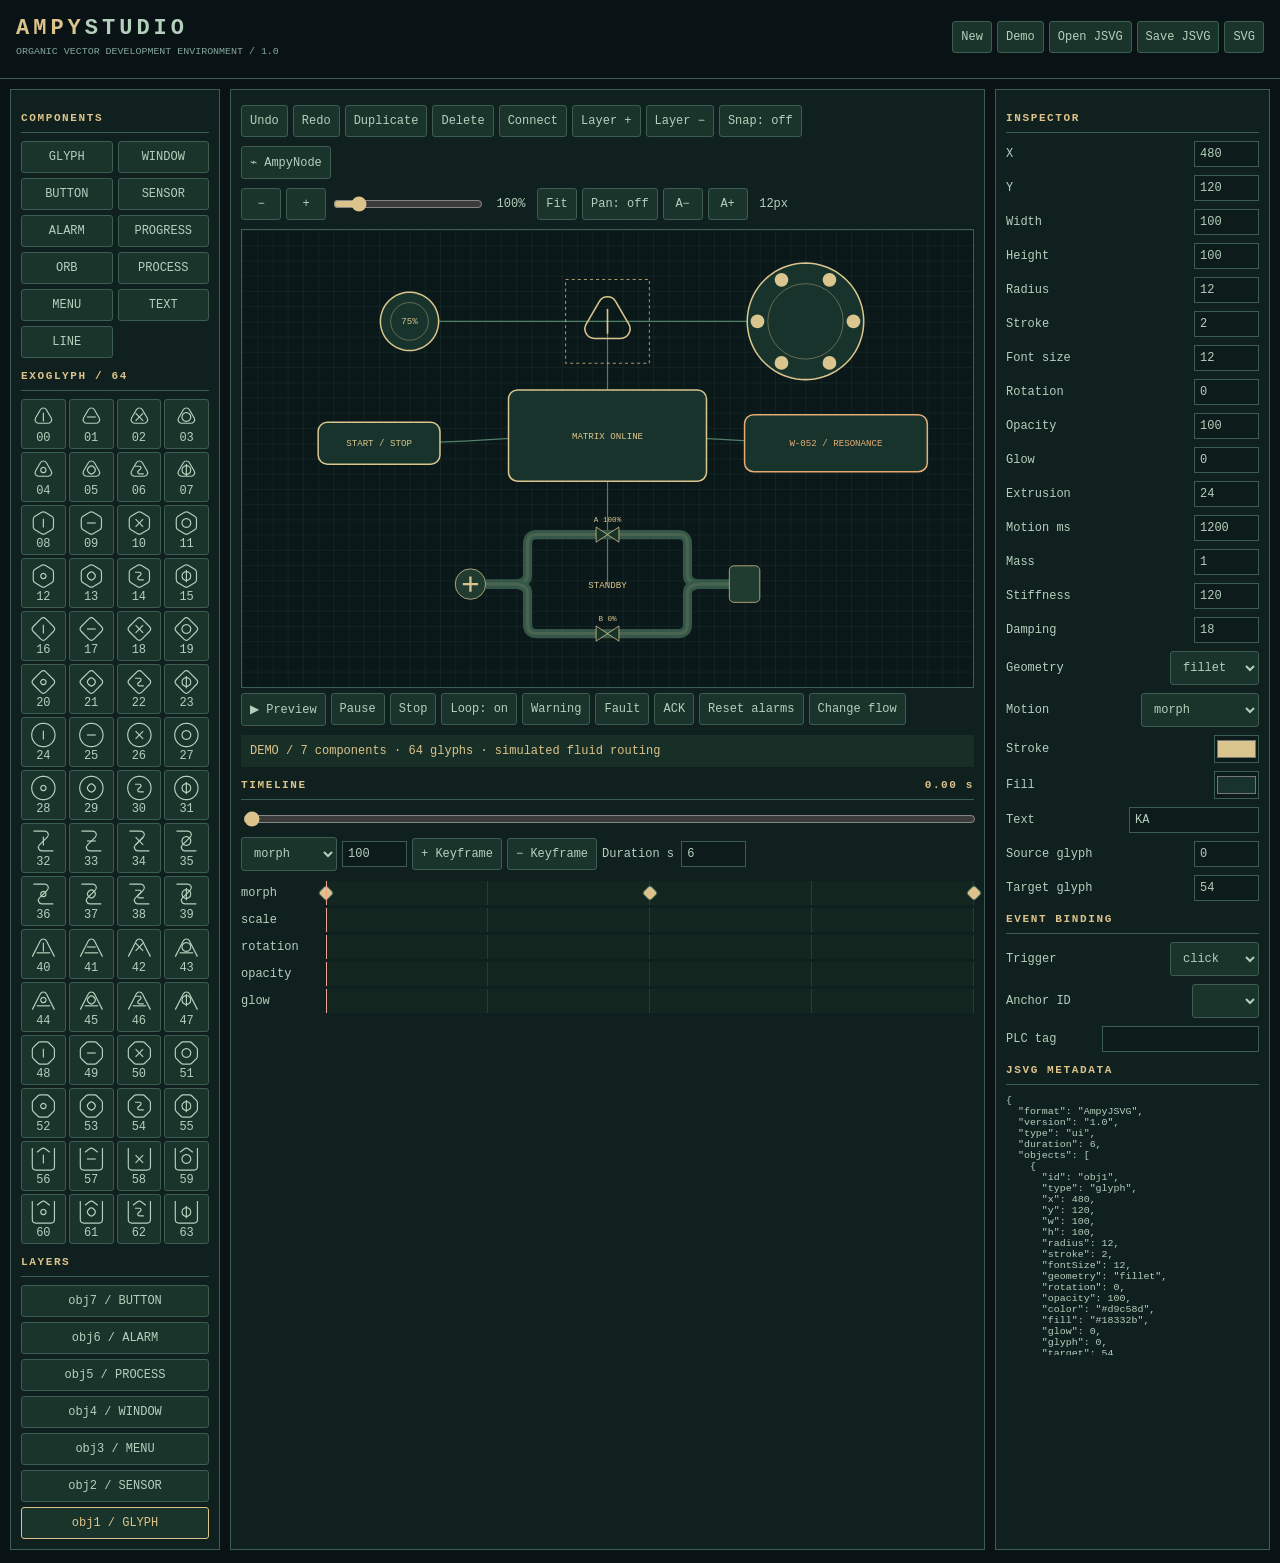
==== commit 7c8bdb17: "AmpyStudio 1.1.0: visual event graphs, simulated tags, JSVG logic persistence" ====
--- a/index.html
+++ b/index.html
@@ -1,8 +1,9 @@
 <!doctype html><html lang="it"><meta charset="utf-8"><meta name="viewport" content="width=device-width,initial-scale=1"><title>AmpyStudio · JSVG UI editor</title><style>:root{color-scheme:dark;--ink:#b4d0bd;--gold:#dcc38b;--border:#3b5e51;--bg:#091316}*{box-sizing:border-box}body{margin:0;background:var(--bg);color:var(--ink);font:12px ui-monospace,Consolas,monospace}header{display:flex;justify-content:space-between;gap:12px;padding:16px;border-bottom:1px solid var(--border);flex-wrap:wrap}header b{font-size:22px;letter-spacing:4px;color:var(--gold)}header b span{color:var(--ink)}small{display:block;color:#83a69a;margin-top:5px}main{display:grid;grid-template-columns:210px minmax(0,1fr) 275px;gap:10px;padding:10px}aside,.work{min-width:0;border:1px solid var(--border);padding:10px;background:#10201e}h3{font-size:11px;letter-spacing:1.6px;color:var(--gold);border-bottom:1px solid var(--border);padding-bottom:8px;margin:12px 0 8px}button,.button,select,input,a{font:inherit;color:inherit}button,.button,select,a{border:1px solid var(--border);background:#1b342b;padding:8px;border-radius:3px;cursor:pointer;text-decoration:none}button:hover,.button:hover,button.active{border-color:var(--gold);color:var(--gold)}input{background:#0d1c1a;border:1px solid var(--border);padding:5px;min-width:0}input[type=range]{width:100%;accent-color:var(--gold);padding:0}input[type=number]{width:65px}input[type=color]{width:45px;height:28px;padding:0}.toolbar{display:flex;gap:5px;align-items:center;flex-wrap:wrap;margin:5px 0 9px}#library,#layers{display:grid;gap:5px}#library{grid-template-columns:1fr 1fr}#glyphs{display:grid;grid-template-columns:repeat(4,1fr);gap:3px}#glyphs button{padding:3px}#glyphs svg{display:block;width:100%;height:28px}#canvas{border:1px solid var(--border);background:#0a1819}#stage{width:100%;display:block;touch-action:none;max-height:65vh}#inspector label,#events label{display:flex;justify-content:space-between;gap:6px;align-items:center;margin:8px 0}#inspector select,#events select{max-width:145px}#inspector input[type=text]{width:130px}#status{padding:9px;background:#172f26;color:var(--gold);min-height:32px}#metadata{white-space:pre-wrap;overflow-wrap:anywhere;max-height:260px;overflow:auto;font-size:10px}#time{float:right}#tracks>div{display:grid;grid-template-columns:85px 1fr;align-items:center;height:27px} .lane{height:24px;position:relative;background:repeating-linear-gradient(90deg,#12251f 0,#12251f calc(25% - 1px),#34574b 25%)}.key{position:absolute;top:6px;width:12px;height:12px;transform:translateX(-50%) rotate(45deg);background:var(--gold);padding:0}.cursor{position:absolute;top:0;bottom:0;width:1px;background:#ef9e8f;pointer-events:none}@media(max-width:900px){main{grid-template-columns:150px minmax(0,1fr)}main>aside:last-child{grid-column:1/-1;display:grid;grid-template-columns:1fr 1fr;gap:8px}#metadata{grid-column:1/-1}}@media(max-width:580px){main{display:flex;flex-direction:column}.work{order:-1}#glyphs{grid-template-columns:repeat(8,1fr)}#stage{max-height:none}main>aside:last-child{display:block}}
 #viewTools{gap:5px}#canvasZoom{width:clamp(65px,18vw,150px);flex:0 1 auto}#viewTools output{min-width:42px;text-align:center;font-variant-numeric:tabular-nums}#viewTools button{min-width:40px}#stage{cursor:default}#stage.panning{cursor:grab}#stage.panning:active{cursor:grabbing}body{font-size:var(--ampy-ui-size,12px)}h3{font-size:.92em}small{font-size:.83em}#metadata{font-size:.83em}@media(max-width:580px){#viewTools button{min-height:42px}#canvasZoom{min-height:36px;flex:1 1 65px}#stage{touch-action:none}}
+#nodePanel{margin:10px;padding:12px;border:1px solid var(--border);background:#10201e}#nodePanel[hidden]{display:none!important}#nodeGraph{overflow:auto;border:1px solid var(--border);background:#091719;max-height:46vh}#nodeGraph svg{display:block;min-width:510px;width:100%;touch-action:pan-x pan-y}#nodeGraph g[data-node]{cursor:pointer}#nodeFields,#tagValues{display:grid;gap:5px}#nodeFields label,#tagValues label{display:flex;align-items:center;justify-content:space-between;gap:8px;flex-wrap:wrap}#nodeFields input,#nodeFields select{max-width:65%;min-height:34px}#nodeTrace{white-space:pre-wrap;max-height:160px;overflow:auto}#nodePanel p{font-size:.9em}#nodePanel .toolbar h3{flex:1}#nodePanel input[type=number]{width:100px}#tagName{max-width:180px}#nodePanel .toolbar button{min-height:38px}
 </style><body>
 <header><div><b>AMPY<span>STUDIO</span></b><small>ORGANIC VECTOR DEVELOPMENT ENVIRONMENT / 1.0</small></div><div class="toolbar"><button id="new">New</button><button id="demo">Demo</button><label class="button">Open JSVG<input id="open" type="file" accept=".jsvg,.svg" hidden></label><button id="save">Save JSVG</button><button id="export">SVG</button></div></header>
-<main><aside><h3>COMPONENTS</h3><div id="library"></div><h3>EXOGLYPH / 64</h3><div id="glyphs"></div><h3>LAYERS</h3><div id="layers"></div></aside><section class="work"><div class="toolbar"><button id="undo">Undo</button><button id="redo">Redo</button><button id="duplicate">Duplicate</button><button id="delete">Delete</button><button id="connect">Connect</button><button id="front">Layer +</button><button id="back">Layer −</button><button id="snap">Snap: off</button></div><div class="toolbar" id="viewTools" aria-label="Canvas view"><button id="zoomOut" aria-label="Zoom out">−</button><button id="zoomIn" aria-label="Zoom in">+</button><input id="canvasZoom" aria-label="Canvas zoom percent" type="range" min="25" max="600" step="5" value="100"><output id="zoomLabel">100%</output><button id="fitCanvas">Fit</button><button id="panMode">Pan: off</button><button id="uiSmaller" aria-label="Smaller interface text">A−</button><button id="uiLarger" aria-label="Larger interface text">A+</button><output id="uiSize">13px</output></div><div id="canvas"><svg id="stage" viewBox="0 0 960 600" xmlns="http://www.w3.org/2000/svg"><defs><pattern id="grid" width="20" height="20" patternUnits="userSpaceOnUse"><path d="M20 0H0V20" stroke="#284137" fill="none" stroke-width=".7"/></pattern></defs><rect width="960" height="600" fill="#0a1819"/><rect width="960" height="600" fill="url(#grid)"/><g id="scene"></g><g id="selection" pointer-events="none"></g></svg></div><div class="toolbar"><button id="play">▶ Preview</button><button id="pause">Pause</button><button id="stop">Stop</button><button id="loop">Loop: on</button><button id="warning">Warning</button><button id="fault">Fault</button><button id="ack">ACK</button><button id="reset">Reset alarms</button><button id="flow">Change flow</button></div><div id="status" role="status">READY</div><h3>TIMELINE <span id="time">0.00 s</span></h3><input id="seek" type="range" min="0" max="1000" value="0"><div class="toolbar"><select id="track"><option>morph</option><option>scale</option><option>rotation</option><option>opacity</option><option>glow</option></select><input id="keyvalue" type="number" value="100" min="0" max="360"><button id="addkey">+ Keyframe</button><button id="delkey">− Keyframe</button><label>Duration s <input id="duration" type="number" min="1" max="60" value="6"></label></div><div id="tracks"></div></section><aside><h3>INSPECTOR</h3><div id="inspector"></div><h3>EVENT BINDING</h3><div id="events"></div><h3>JSVG METADATA</h3><pre id="metadata"></pre></aside></main><script>'use strict';
+<main><aside><h3>COMPONENTS</h3><div id="library"></div><h3>EXOGLYPH / 64</h3><div id="glyphs"></div><h3>LAYERS</h3><div id="layers"></div></aside><section class="work"><div class="toolbar"><button id="undo">Undo</button><button id="redo">Redo</button><button id="duplicate">Duplicate</button><button id="delete">Delete</button><button id="connect">Connect</button><button id="front">Layer +</button><button id="back">Layer −</button><button id="snap">Snap: off</button></div><div class="toolbar"><button id="nodeToggle">⌁ AmpyNode</button></div><div class="toolbar" id="viewTools" aria-label="Canvas view"><button id="zoomOut" aria-label="Zoom out">−</button><button id="zoomIn" aria-label="Zoom in">+</button><input id="canvasZoom" aria-label="Canvas zoom percent" type="range" min="25" max="600" step="5" value="100"><output id="zoomLabel">100%</output><button id="fitCanvas">Fit</button><button id="panMode">Pan: off</button><button id="uiSmaller" aria-label="Smaller interface text">A−</button><button id="uiLarger" aria-label="Larger interface text">A+</button><output id="uiSize">13px</output></div><div id="canvas"><svg id="stage" viewBox="0 0 960 600" xmlns="http://www.w3.org/2000/svg"><defs><pattern id="grid" width="20" height="20" patternUnits="userSpaceOnUse"><path d="M20 0H0V20" stroke="#284137" fill="none" stroke-width=".7"/></pattern></defs><rect width="960" height="600" fill="#0a1819"/><rect width="960" height="600" fill="url(#grid)"/><g id="scene"></g><g id="selection" pointer-events="none"></g></svg></div><div class="toolbar"><button id="play">▶ Preview</button><button id="pause">Pause</button><button id="stop">Stop</button><button id="loop">Loop: on</button><button id="warning">Warning</button><button id="fault">Fault</button><button id="ack">ACK</button><button id="reset">Reset alarms</button><button id="flow">Change flow</button></div><div id="status" role="status">READY</div><h3>TIMELINE <span id="time">0.00 s</span></h3><input id="seek" type="range" min="0" max="1000" value="0"><div class="toolbar"><select id="track"><option>morph</option><option>scale</option><option>rotation</option><option>opacity</option><option>glow</option></select><input id="keyvalue" type="number" value="100" min="0" max="360"><button id="addkey">+ Keyframe</button><button id="delkey">− Keyframe</button><label>Duration s <input id="duration" type="number" min="1" max="60" value="6"></label></div><div id="tracks"></div></section><aside><h3>INSPECTOR</h3><div id="inspector"></div><h3>EVENT BINDING</h3><div id="events"></div><h3>JSVG METADATA</h3><pre id="metadata"></pre></aside></main><section id="nodePanel" hidden><div class="toolbar"><h3>AMPYNODE / VISUAL LOGIC</h3><button id="nodeClose">Close</button></div><p>Event → condition → action. Preview simulation only; no live PLC control.</p><div class="toolbar"><select id="nodeKind" aria-label="Node type"></select><button id="nodeAdd">+ Node</button><button id="nodeRemove">Delete node</button><button id="nodeExample">Load logic demo</button><button id="nodeManual">▶ Manual event</button></div><div id="nodeGraph"></div><div id="nodeFields"></div><h3>CONNECTIONS</h3><div class="toolbar"><select id="nodeFrom" aria-label="Source node"></select><select id="nodePort" aria-label="Output port"><option>next</option><option>true</option><option>false</option></select><select id="nodeTo" aria-label="Destination node"></select><button id="nodeLink">Connect</button><button id="nodeUnlink">Disconnect</button></div><h3>SIMULATED TAGS</h3><div class="toolbar"><input id="tagName" placeholder="DB_Core.Speed" aria-label="Tag name"><input id="tagInitial" type="number" value="0" aria-label="Initial value"><button id="tagAdd">Add / update</button></div><div id="tagValues"></div><h3>EXECUTION TRACE</h3><pre id="nodeTrace">No event yet</pre></section><script>'use strict';
 const Ampy=(()=>{
 const NS='http://www.w3.org/2000/svg', names=['KA','VE','THA','OR','NE','SHA','UL','ZE'], suffix=['','-RA','-TH','-EN','-IQ','-UM','-ESH','-ON'], meanings='Origine,Unità,Dualità,Molteplicità,Ordine,Equilibrio,Infinito,Vuoto,Energia,Luce,Calore,Elettricità,Risonanza,Gravità,Campo,Radiazione,Materia,Solido,Liquido,Gas,Plasma,Cristallo,Organico,Quantico,Spazio,Posizione,Direzione,Distanza,Portale,Dimensione,Interno,Esterno,Tempo,Passato,Presente,Futuro,Durata,Ciclo,Frequenza,Attesa,Attivare,Disattivare,Trasferire,Convertire,Scansionare,Connettere,Isolare,Ripristinare,Normale,Pronto,Attivo,In attesa,Avviso,Guasto,Critico,Completato,Conferma,Negazione,Autorizzazione,Richiesta,Protezione,Interblocco,Emergenza,Fine'.split(',');
 const clamp=(v,a=0,b=1)=>Math.max(a,Math.min(b,v)),mix=(a,b,t)=>a+(b-a)*t,smooth=t=>t*t*(3-2*t),fmt=v=>+v.toFixed(3),pt=p=>p.map(fmt).join(' '),xml=s=>String(s).replace(/[&<>"']/g,c=>({'&':'&amp;','<':'&lt;','>':'&gt;','"':'&quot;',"'":'&apos;'}[c]));
@@ -29,23 +30,59 @@
 return `<g id="${xml(o.id)}" data-id="${xml(o.id)}" transform="translate(${x} ${y}) rotate(${rot}) scale(${sx} ${sy})" opacity="${op}"${g>0?` style="filter:drop-shadow(0 0 ${g}px ${c})"`:''}><rect x="${-w}" y="${-h}" width="${o.w}" height="${o.h}" fill="transparent"/>${extra}${body}</g>`}
 function scene(project,t,rt){let edges=project.connections.map(e=>{let a=project.objects.find(o=>o.id===e.source),b=project.objects.find(o=>o.id===e.target);if(!a||!b)return'';let x=(a.x+b.x)/2,d=`M${a.x} ${a.y}C${x} ${a.y} ${x} ${b.y} ${b.x} ${b.y}`;return `<path d="${d}" fill="none" stroke="#517f69" stroke-width="1.5"/>${rt.preview?`<path d="${d}" fill="none" stroke="#d9c58d" stroke-width="2" stroke-dasharray="5 30" stroke-dashoffset="${-t*35}"/>`:''}`}).join('');return edges+project.objects.map(o=>renderObject(o,t,rt,project.objects)).join('')}
 function serialize(project,metadata=true){let data=xml(JSON.stringify(project,null,2));return `<svg xmlns="${NS}" xmlns:ampy="https://ampybios.example/ns/jsvg/1" viewBox="0 0 960 600" ampy:version="1.0">${metadata?`<metadata id="ampy-project"><ampy:project media-type="application/json">${data}</ampy:project></metadata>`:''}<rect width="960" height="600" fill="#0a1819"/>${scene(project,0,{position:0,route:0,flow:0})}</svg>`}
-function parse(text){if(text.length>5e6||/<!DOCTYPE|<!ENTITY/i.test(text))throw Error('Invalid XML');let doc=new DOMParser().parseFromString(text,'image/svg+xml');if(doc.querySelector('parsererror')||doc.documentElement.namespaceURI!==NS)throw Error('Invalid SVG');let data=doc.querySelector('metadata');if(!data)throw Error('No JSVG project metadata');let p=JSON.parse(data.textContent.trim());if(p.format!=='AmpyJSVG'||!Array.isArray(p.objects)||p.objects.length>500)throw Error('Unsupported project');let ids=new Set();let objects=p.objects.map((raw,i)=>{let type=raw.type==='popup'?'window':raw.type;if(!types.includes(type))throw Error('Unsupported object '+type);let id=String(raw.id);if(!/^[A-Za-z0-9_.:-]{1,80}$/.test(id)||ids.has(id))throw Error('Invalid ID');ids.add(id);let o=make(type,id);let legacy=typeof raw.geometry==='object';if(legacy)raw={...raw,x:raw.transform?.x??480,y:raw.transform?.y??300,radius:raw.geometry.radius,stroke:raw.geometry.strokeWidth,geometry:raw.geometry.mode,color:raw.material?.stroke,animation:raw.animation?.type,duration:raw.animation?.durationMs,source:raw.animation?.source,tag:raw.tag?.name};for(let [k,min,max] of [['x',0,960],['y',0,600],['w',20,900],['h',20,590],['radius',0,100],['stroke',.5,20],['fontSize',6,120],['rotation',0,360],['opacity',0,100],['glow',0,25],['glyph',0,63],['target',0,63],['duration',100,60000],['depth',0,80],['mass',.1,20],['stiffness',1,1000],['damping',0,100]])if(Number.isFinite(raw[k]))o[k]=clamp(raw[k],min,max);for(let k of ['color','fill'])if(/^#[0-9a-f]{6}$/i.test(raw[k]))o[k]=raw[k];for(let k of ['text','tag','source'])if(typeof raw[k]==='string')o[k]=raw[k].slice(0,200);if(effects.includes(raw.animation))o.animation=raw.animation;if(['sharp','fillet','organic'].includes(raw.geometry))o.geometry=raw.geometry;if(['click','warning','fault','none'].includes(raw.trigger))o.trigger=raw.trigger;for(let k of ['morph','scale','rotation','opacity','glow'])if(Array.isArray(raw.tracks?.[k]))o.tracks[k]=raw.tracks[k].filter(q=>Number.isFinite(q.t)&&Number.isFinite(q.v)).slice(0,100).map(q=>({t:clamp(q.t),v:clamp(q.v,0,k==='rotation'?360:100)})).sort((a,b)=>a.t-b.t);return o});return{format:'AmpyJSVG',version:'1.0',type:'ui',duration:clamp(Number(p.duration)||6,1,60),objects,connections:(Array.isArray(p.connections)?p.connections:[]).filter(e=>ids.has(e.source)&&ids.has(e.target)).slice(0,2000).map(e=>({source:e.source,target:e.target})),runtime:{mode:'simulation'}}}
+function parse(text){if(text.length>5e6||/<!DOCTYPE|<!ENTITY/i.test(text))throw Error('Invalid XML');let doc=new DOMParser().parseFromString(text,'image/svg+xml');if(doc.querySelector('parsererror')||doc.documentElement.namespaceURI!==NS)throw Error('Invalid SVG');let data=doc.querySelector('metadata');if(!data)throw Error('No JSVG project metadata');let p=JSON.parse(data.textContent.trim());if(p.format!=='AmpyJSVG'||!Array.isArray(p.objects)||p.objects.length>500)throw Error('Unsupported project');let ids=new Set();let objects=p.objects.map((raw,i)=>{let type=raw.type==='popup'?'window':raw.type;if(!types.includes(type))throw Error('Unsupported object '+type);let id=String(raw.id);if(!/^[A-Za-z0-9_.:-]{1,80}$/.test(id)||ids.has(id))throw Error('Invalid ID');ids.add(id);let o=make(type,id);let legacy=typeof raw.geometry==='object';if(legacy)raw={...raw,x:raw.transform?.x??480,y:raw.transform?.y??300,radius:raw.geometry.radius,stroke:raw.geometry.strokeWidth,geometry:raw.geometry.mode,color:raw.material?.stroke,animation:raw.animation?.type,duration:raw.animation?.durationMs,source:raw.animation?.source,tag:raw.tag?.name};for(let [k,min,max] of [['x',0,960],['y',0,600],['w',20,900],['h',20,590],['radius',0,100],['stroke',.5,20],['fontSize',6,120],['rotation',0,360],['opacity',0,100],['glow',0,25],['glyph',0,63],['target',0,63],['duration',100,60000],['depth',0,80],['mass',.1,20],['stiffness',1,1000],['damping',0,100]])if(Number.isFinite(raw[k]))o[k]=clamp(raw[k],min,max);for(let k of ['color','fill'])if(/^#[0-9a-f]{6}$/i.test(raw[k]))o[k]=raw[k];for(let k of ['text','tag','source'])if(typeof raw[k]==='string')o[k]=raw[k].slice(0,200);if(effects.includes(raw.animation))o.animation=raw.animation;if(['sharp','fillet','organic'].includes(raw.geometry))o.geometry=raw.geometry;if(['click','warning','fault','none'].includes(raw.trigger))o.trigger=raw.trigger;for(let k of ['morph','scale','rotation','opacity','glow'])if(Array.isArray(raw.tracks?.[k]))o.tracks[k]=raw.tracks[k].filter(q=>Number.isFinite(q.t)&&Number.isFinite(q.v)).slice(0,100).map(q=>({t:clamp(q.t),v:clamp(q.v,0,k==='rotation'?360:100)})).sort((a,b)=>a.t-b.t);return o});return{format:'AmpyJSVG',version:'1.0',type:'ui',duration:clamp(Number(p.duration)||6,1,60),objects,connections:(Array.isArray(p.connections)?p.connections:[]).filter(e=>ids.has(e.source)&&ids.has(e.target)).slice(0,2000).map(e=>({source:e.source,target:e.target})),logic:AmpyNode.normalize(p.logic),runtime:{mode:'simulation'}}}
 return{NS,types,effects,glyph,glyphPaths,make,scene,serialize,parse,clamp,xml};})();
+
+/* AmpyNode: bounded declarative graph. No executable project code. */
+const AmpyNode=(()=>{
+const kinds=['event','condition','setTag','animate','visibility','text','start','stop','route','log'];
+const events=['click','warning','fault','tag','manual'];
+const safeId=v=>typeof v==='string'&&/^[A-Za-z0-9_.:-]{1,80}$/.test(v);
+const str=(v,max=200)=>typeof v==='string'?v.slice(0,max):'';
+function normalize(raw){
+ const nodes=[],edges=[],ids=new Set();for(const n of (Array.isArray(raw?.nodes)?raw.nodes:[]).slice(0,100)){
+ if(!n||!safeId(n.id)||ids.has(n.id)||!kinds.includes(n.kind))continue;ids.add(n.id);
+ nodes.push({id:n.id,kind:n.kind,event:events.includes(n.event)?n.event:'manual',target:safeId(n.target)?n.target:'',tag:safeId(n.tag)?n.tag:'',operator:['eq','ne','gt','lt','ge','le'].includes(n.operator)?n.operator:'eq',value:Number.isFinite(n.value)?Math.max(-1e9,Math.min(1e9,n.value)):0,text:str(n.text),enabled:n.enabled!==false});
+ }
+ const by=new Map(nodes.map(n=>[n.id,n])),used=new Set();
+ for(const e of (Array.isArray(raw?.edges)?raw.edges:[]).slice(0,200)){
+ if(!e||!by.has(e.from)||!by.has(e.to)||e.from===e.to||by.get(e.to).kind==='event')continue;
+ const port=by.get(e.from).kind==='condition'?(e.port==='false'?'false':'true'):'next',key=e.from+':'+port;if(used.has(key))continue;used.add(key);edges.push({from:e.from,to:e.to,port});
+ }
+ const tags=[];let seen=new Set();for(const t of (Array.isArray(raw?.tags)?raw.tags:[]).slice(0,100)){if(!t||!safeId(t.name)||seen.has(t.name)||!Number.isFinite(t.value))continue;seen.add(t.name);tags.push({name:t.name,value:Math.max(-1e9,Math.min(1e9,t.value))})}
+ return {nodes,edges,tags};
+}
+function example(button,alarm){return normalize({tags:[{name:'DB_Alarm.Warning',value:0},{name:'DB_Core.Flow',value:75}],nodes:[{id:'n1',kind:'event',event:'warning'},{id:'n2',kind:'setTag',tag:'DB_Alarm.Warning',value:1},{id:'n3',kind:'condition',tag:'DB_Alarm.Warning',operator:'eq',value:1},{id:'n4',kind:'animate',target:alarm},{id:'n5',kind:'log',text:'Warning graph executed'},{id:'n6',kind:'event',event:'tag',tag:'DB_Core.Flow'},{id:'n7',kind:'condition',tag:'DB_Core.Flow',operator:'gt',value:80},{id:'n8',kind:'route',value:.5},{id:'n9',kind:'route',value:0}],edges:[{from:'n1',to:'n2'},{from:'n2',to:'n3'},{from:'n3',to:'n4',port:'true'},{from:'n4',to:'n5'},{from:'n6',to:'n7'},{from:'n7',to:'n8',port:'true'},{from:'n7',to:'n9',port:'false'}]})}
+function run(graph,event,state,ops={}){
+ const by=new Map(graph.nodes.map(n=>[n.id,n])),edges=new Map(graph.edges.map(e=>[e.from+':'+e.port,e.to]));
+ const entries=graph.nodes.filter(n=>n.enabled&&n.kind==='event'&&n.event===event.kind&&(!n.target||n.target===event.target)&&(!n.tag||n.tag===event.tag));
+ let steps=0,trace=[],halted=false;
+ for(const entry of entries){let n=entry,visited=new Set();while(n){if(steps>=256||visited.has(n.id)){halted=true;break}visited.add(n.id);steps++;if(!n.enabled)break;trace.push(n.id);let port='next';
+ if(n.kind==='condition'){const x=state.tags.get(n.tag)??0,v=n.value;port=({eq:x===v,ne:x!==v,gt:x>v,lt:x<v,ge:x>=v,le:x<=v})[n.operator]?'true':'false'}
+ else if(n.kind==='setTag'&&n.tag)state.tags.set(n.tag,n.value);
+ else if(n.kind!=='event')ops.action?.(n,state);
+ n=by.get(edges.get(n.id+':'+port));
+ }}
+ return {steps,trace,halted};
+}
+return{normalize,run,example,kinds,events};
+})();
+
 </script><script>'use strict';
-const $=x=>document.getElementById(x),E=Ampy,svg=$('stage');let project,id=null,serial=0,undo=[],redo=[],connect=false,source=null,snap=false,drag=null,play=false,loop=true,position=0,t=0,last=performance.now(),runtime={preview:false,position:0,active:new Set(),route:0,routeTarget:0,running:false,flow:.75,fault:false};
-const newProject=()=>({format:'AmpyJSVG',version:'1.0',type:'ui',duration:6,objects:[],connections:[],runtime:{mode:'simulation'}}),selected=()=>project.objects.find(o=>o.id===id),msg=s=>$('status').textContent=s;
-function checkpoint(){undo.push(JSON.stringify(project));if(undo.length>50)undo.shift();redo=[]}function restore(s){project=JSON.parse(s);id=project.objects[0]?.id||null;refresh()}function add(type,x,y,g){let o=E.make(type,'obj'+(++serial),x,y);if(g!==undefined){o.glyph=g;o.target=(g+9)%64;o.text=E.glyph(g).name}project.objects.push(o);id=o.id;return o}function demo(){project=newProject();serial=0;let a=add('glyph',480,120,0),b=add('sensor',220,120),c=add('menu',740,120),d=add('window',480,270),e=add('process',480,465),f=add('alarm',780,280),g=add('button',180,280);a.target=54;a.tracks.morph=[{t:0,v:0},{t:.5,v:100},{t:1,v:0}];d.animation='genie';d.source=a.id;f.animation='genie';f.source=a.id;f.trigger='warning';f.tag='DB_Alarm.Warning';g.text='START / STOP';e.tag='DB_Core.Flow';project.connections=[[a,b],[a,c],[a,d],[d,e],[d,f],[d,g]].map(([a,b])=>({source:a.id,target:b.id}));id=a.id;resetRuntime();refresh();msg('DEMO / 7 components · 64 glyphs · simulated fluid routing')}
-function resetRuntime(){play=false;position=0;t=0;runtime.active.clear();runtime.fault=false;runtime.running=false;runtime.route=runtime.routeTarget=0}
+const $=x=>document.getElementById(x),E=Ampy,svg=$('stage');let project,id=null,serial=0,undo=[],redo=[],connect=false,source=null,snap=false,drag=null,play=false,loop=true,position=0,t=0,last=performance.now(),runtime={preview:false,position:0,active:new Set(),route:0,routeTarget:0,running:false,flow:.75,fault:false,tags:new Map(),overrides:new Map(),trace:[],nodeLog:[]};
+const newProject=()=>({format:'AmpyJSVG',version:'1.0',type:'ui',duration:6,objects:[],connections:[],logic:AmpyNode.normalize(null),runtime:{mode:'simulation'}}),selected=()=>project.objects.find(o=>o.id===id),msg=s=>$('status').textContent=s;
+function checkpoint(){undo.push(JSON.stringify(project));if(undo.length>50)undo.shift();redo=[]}function restore(s){project=JSON.parse(s);id=project.objects[0]?.id||null;resetRuntime();refresh()}function add(type,x,y,g){let o=E.make(type,'obj'+(++serial),x,y);if(g!==undefined){o.glyph=g;o.target=(g+9)%64;o.text=E.glyph(g).name}project.objects.push(o);id=o.id;return o}function demo(){project=newProject();serial=0;let a=add('glyph',480,120,0),b=add('sensor',220,120),c=add('menu',740,120),d=add('window',480,270),e=add('process',480,465),f=add('alarm',780,280),g=add('button',180,280);a.target=54;a.tracks.morph=[{t:0,v:0},{t:.5,v:100},{t:1,v:0}];d.animation='genie';d.source=a.id;f.animation='genie';f.source=a.id;f.trigger='warning';f.tag='DB_Alarm.Warning';g.text='START / STOP';e.tag='DB_Core.Flow';project.connections=[[a,b],[a,c],[a,d],[d,e],[d,f],[d,g]].map(([a,b])=>({source:a.id,target:b.id}));project.logic=AmpyNode.example(g.id,f.id);id=a.id;resetRuntime();refresh();msg('DEMO / 7 components · 64 glyphs · simulated fluid routing')}
+function resetRuntime(){play=false;position=0;t=0;runtime.active.clear();runtime.fault=false;runtime.running=false;runtime.route=runtime.routeTarget=0;runtime.tags=new Map((project.logic?.tags||[]).map(t=>[t.name,t.value]));runtime.overrides.clear();runtime.trace=[];runtime.nodeLog=[]}
 function refresh(){serial=Math.max(serial,...project.objects.map(o=>Number(o.id.match(/^obj(\d+)$/)?.[1])||0));$('duration').value=project.duration;$('layers').replaceChildren();for(let o of [...project.objects].reverse()){let b=document.createElement('button');b.textContent=o.id+' / '+o.type.toUpperCase();b.classList.toggle('active',id===o.id);b.onclick=()=>{id=o.id;refresh()};$('layers').append(b)}inspector();tracks();metadata()}
 function metadata(){$('metadata').textContent=JSON.stringify(project,null,2)}
 function field(parent,o,k,label,kind,options){let l=document.createElement('label'),s=document.createElement('span');s.textContent=label;l.append(s);let input=document.createElement(kind==='select'?'select':'input');if(kind==='select'){for(let x of options){let opt=document.createElement('option');opt.value=x;opt.textContent=x;input.append(opt)}}else{input.type=kind;if(kind==='number'){input.min=options[0];input.max=options[1];input.step=options[2]||1}}input.value=o[k];input.onchange=()=>{checkpoint();o[k]=kind==='number'?E.clamp(Number(input.value)||0,+input.min,+input.max):input.value;input.value=o[k];metadata();tracks()};l.append(input);parent.append(l)}
 function inspector(){let a=$('inspector'),b=$('events');a.replaceChildren();b.replaceChildren();let o=selected();if(!o){a.textContent='Select object';return}for(let [k,n,min,max,step] of [['x','X',0,960],['y','Y',0,600],['w','Width',20,900],['h','Height',20,590],['radius','Radius',0,100],['stroke','Stroke',.5,20,.5],['fontSize','Font size',6,120],['rotation','Rotation',0,360],['opacity','Opacity',0,100],['glow','Glow',0,25],['depth','Extrusion',0,80],['duration','Motion ms',100,60000,50],['mass','Mass',.1,20,.1],['stiffness','Stiffness',1,1000],['damping','Damping',0,100]])field(a,o,k,n,'number',[min,max,step]);field(a,o,'geometry','Geometry','select',['sharp','fillet','organic']);field(a,o,'animation','Motion','select',E.effects);field(a,o,'color','Stroke','color');field(a,o,'fill','Fill','color');field(a,o,'text','Text','text');if(o.type==='glyph'){field(a,o,'glyph','Source glyph','number',[0,63]);field(a,o,'target','Target glyph','number',[0,63])}field(b,o,'trigger','Trigger','select',['click','warning','fault','none']);field(b,o,'source','Anchor ID','select',['',...project.objects.filter(x=>x.id!==o.id).map(x=>x.id)]);field(b,o,'tag','PLC tag','text')}
 function tracks(){let a=$('tracks'),o=selected();a.replaceChildren();if(!o)return;for(let n of ['morph','scale','rotation','opacity','glow']){let row=document.createElement('div'),label=document.createElement('span'),lane=document.createElement('div');label.textContent=n;lane.className='lane';for(let key of o.tracks[n]||[]){let k=document.createElement('button');k.className='key';k.style.left=key.t*100+'%';k.title=key.v;k.onclick=()=>{play=false;position=key.t;$('track').value=n;$('keyvalue').value=key.v};lane.append(k)}let c=document.createElement('i');c.className='cursor';lane.append(c);row.append(label,lane);a.append(row)}}
 E.types.forEach(type=>{let b=document.createElement('button');b.textContent=type.toUpperCase();b.onclick=()=>{checkpoint();add(type,480+serial%4*20,300+serial%3*20);refresh()};$('library').append(b)});for(let i=0;i<64;i++){let g=E.glyph(i),b=document.createElement('button');b.title=g.name+' / '+g.meaning;let o=E.make('glyph','tmp');o.glyph=i;b.innerHTML='<svg viewBox="-48 -48 96 96">'+E.glyphPaths(o).map(d=>`<path d="${d}" stroke="currentColor" stroke-width="4" fill="none"/>`).join('')+'</svg>'+String(i).padStart(2,'0');b.onclick=()=>{checkpoint();add('glyph',480,300,i);refresh()};$('glyphs').append(b)}
-function coords(e){let p=svg.createSVGPoint();p.x=e.clientX;p.y=e.clientY;return p.matrixTransform(svg.getScreenCTM().inverse())}function trigger(kind){for(let o of project.objects)if(o.trigger===kind)runtime.active.add(o.id)}svg.onpointerdown=e=>{let g=e.target.closest('[data-id]');if(!g)return;let o=project.objects.find(o=>o.id===g.dataset.id);if(!o)return;if(play){if(runtime.active.has(o.id))runtime.active.delete(o.id);else runtime.active.add(o.id);for(let a of project.objects)if(a.trigger==='click'&&a.source===o.id)runtime.active.add(a.id);if(o.type==='button'||o.type==='process')runtime.running=!runtime.fault&&!runtime.running;return}if(connect){if(!source){source=o.id;msg('SELECT DESTINATION')}else{if(source!==o.id&&!project.connections.some(x=>x.source===source&&x.target===o.id)){checkpoint();project.connections.push({source,target:o.id})}connect=false;source=null;$('connect').classList.remove('active');refresh()}return}id=o.id;refresh();checkpoint();let p=coords(e);drag={id,dx:p.x-o.x,dy:p.y-o.y};svg.setPointerCapture(e.pointerId)};svg.onpointermove=e=>{if(!drag)return;let o=selected(),p=coords(e);o.x=E.clamp(p.x-drag.dx,0,960);o.y=E.clamp(p.y-drag.dy,0,600);if(snap){o.x=Math.round(o.x/20)*20;o.y=Math.round(o.y/20)*20}};svg.onpointerup=svg.onpointercancel=()=>{if(drag){drag=null;refresh()}};
-$('new').onclick=()=>{checkpoint();project=newProject();id=null;resetRuntime();refresh()};$('demo').onclick=()=>{checkpoint();demo()};$('undo').onclick=()=>{if(undo.length){redo.push(JSON.stringify(project));restore(undo.pop())}};$('redo').onclick=()=>{if(redo.length){undo.push(JSON.stringify(project));restore(redo.pop())}};$('duplicate').onclick=()=>{let o=selected();if(o){checkpoint();let n=JSON.parse(JSON.stringify(o));n.id='obj'+(++serial);n.x=E.clamp(n.x+20,0,960);n.y=E.clamp(n.y+20,0,600);project.objects.push(n);id=n.id;refresh()}};$('delete').onclick=()=>{if(selected()){checkpoint();project.objects=project.objects.filter(o=>o.id!==id);project.connections=project.connections.filter(e=>e.source!==id&&e.target!==id);id=project.objects.at(-1)?.id;refresh()}};$('connect').onclick=()=>{connect=!connect;source=null;$('connect').classList.toggle('active',connect);msg(connect?'SELECT TWO OBJECTS':'CONNECT OFF')};$('snap').onclick=()=>{snap=!snap;$('snap').textContent='Snap: '+(snap?'on':'off')};for(let [n,d] of [['front',1],['back',-1]])$(n).onclick=()=>{let i=project.objects.findIndex(o=>o.id===id),j=i+d;if(i>=0&&j>=0&&j<project.objects.length){checkpoint();[project.objects[i],project.objects[j]]=[project.objects[j],project.objects[i]];refresh()}};
-$('play').onclick=()=>{play=true;if(position>=1)position=0;runtime.running=!runtime.fault;msg('PREVIEW / click components to trigger')};$('pause').onclick=()=>{play=false;msg('PAUSED')};$('stop').onclick=()=>{resetRuntime();msg('STOPPED')};$('loop').onclick=()=>{loop=!loop;$('loop').textContent='Loop: '+(loop?'on':'off')};$('warning').onclick=()=>{trigger('warning');msg('W-052 / simulated warning')};$('fault').onclick=()=>{runtime.fault=true;runtime.running=false;trigger('fault');msg('E-054 / simulated interlock')};$('ack').onclick=()=>msg(runtime.fault?'ACK / interlock remains active':'ACK / event acknowledged');$('reset').onclick=()=>{runtime.fault=false;runtime.running=false;runtime.active.clear();msg('RESET / manual restart required')};$('flow').onclick=()=>{if(runtime.fault){msg('FLOW BLOCKED / interlock');return}runtime.routeTarget=runtime.routeTarget===0?1:runtime.routeTarget===1?.5:0;msg('ROUTE / '+(runtime.routeTarget===0?'A':runtime.routeTarget===1?'B':'DUAL'))};$('seek').oninput=()=>{play=false;position=+$('seek').value/1000};$('duration').onchange=()=>{checkpoint();project.duration=E.clamp(+$('duration').value||6,1,60);refresh()};$('addkey').onclick=()=>{let o=selected();if(!o)return;checkpoint();let n=$('track').value,a=o.tracks[n]||[],v=E.clamp(+$('keyvalue').value||0,0,n==='rotation'?360:100);a=a.filter(k=>Math.abs(k.t-position)>.002);a.push({t:position,v});o.tracks[n]=a.sort((a,b)=>a.t-b.t);tracks();metadata()};$('delkey').onclick=()=>{let o=selected();if(!o)return;let n=$('track').value;checkpoint();o.tracks[n]=(o.tracks[n]||[]).filter(k=>Math.abs(k.t-position)>.01);tracks();metadata()};function download(text,name){let url=URL.createObjectURL(new Blob([text],{type:'image/svg+xml'})),a=document.createElement('a');a.href=url;a.download=name;a.click();setTimeout(()=>URL.revokeObjectURL(url),1000)}$('save').onclick=()=>download(E.serialize(project),'AmpyProject.jsvg');$('export').onclick=()=>download(E.serialize(project,false),'AmpyProject.svg');$('open').onchange=async e=>{let f=e.target.files[0];if(f)try{let p=E.parse(await f.text());checkpoint();project=p;id=project.objects[0]?.id;resetRuntime();refresh();msg('LOADED / '+f.name)}catch(err){msg('IMPORT ERROR / '+err.message)}e.target.value=''};
-function frame(now){let dt=Math.min(.05,(now-last)/1000);last=now;if(play){t+=dt;position+=dt/project.duration;if(position>1){if(loop)position%=1;else{position=1;play=false}}}else if(runtime.active.size)t+=dt;runtime.route+=(runtime.routeTarget-runtime.route)*(1-Math.exp(-dt*4));runtime.preview=play;runtime.position=position;runtime.time=t;$('scene').innerHTML=E.scene(project,t,runtime);let o=selected();$('selection').innerHTML=o&&!play?`<g transform="translate(${o.x} ${o.y}) rotate(${o.rotation})"><rect x="${-o.w/2-5}" y="${-o.h/2-5}" width="${o.w+10}" height="${o.h+10}" stroke="#e0c58b" fill="none" stroke-dasharray="4 4"/></g>`:'';$('seek').value=position*1000;$('time').textContent=(position*project.duration).toFixed(2)+' s';document.querySelectorAll('.cursor').forEach(c=>c.style.left=position*100+'%');requestAnimationFrame(frame)}demo();
+function coords(e){let p=svg.createSVGPoint();p.x=e.clientX;p.y=e.clientY;return p.matrixTransform(svg.getScreenCTM().inverse())}function trigger(kind){for(let o of project.objects)if(o.trigger===kind)runtime.active.add(o.id)}svg.onpointerdown=e=>{let g=e.target.closest('[data-id]');if(!g)return;let o=project.objects.find(o=>o.id===g.dataset.id);if(!o)return;if(play){if(runtime.active.has(o.id))runtime.active.delete(o.id);else runtime.active.add(o.id);for(let a of project.objects)if(a.trigger==='click'&&a.source===o.id)runtime.active.add(a.id);if(o.type==='button'||o.type==='process')runtime.running=!runtime.fault&&!runtime.running;dispatchNode({kind:'click',target:o.id});return}if(connect){if(!source){source=o.id;msg('SELECT DESTINATION')}else{if(source!==o.id&&!project.connections.some(x=>x.source===source&&x.target===o.id)){checkpoint();project.connections.push({source,target:o.id})}connect=false;source=null;$('connect').classList.remove('active');refresh()}return}id=o.id;refresh();checkpoint();let p=coords(e);drag={id,dx:p.x-o.x,dy:p.y-o.y};svg.setPointerCapture(e.pointerId)};svg.onpointermove=e=>{if(!drag)return;let o=selected(),p=coords(e);o.x=E.clamp(p.x-drag.dx,0,960);o.y=E.clamp(p.y-drag.dy,0,600);if(snap){o.x=Math.round(o.x/20)*20;o.y=Math.round(o.y/20)*20}};svg.onpointerup=svg.onpointercancel=()=>{if(drag){drag=null;refresh()}};
+$('new').onclick=()=>{checkpoint();project=newProject();id=null;resetRuntime();refresh()};$('demo').onclick=()=>{checkpoint();demo()};$('undo').onclick=()=>{if(undo.length){redo.push(JSON.stringify(project));restore(undo.pop())}};$('redo').onclick=()=>{if(redo.length){undo.push(JSON.stringify(project));restore(redo.pop())}};$('duplicate').onclick=()=>{let o=selected();if(o){checkpoint();let n=JSON.parse(JSON.stringify(o));n.id='obj'+(++serial);n.x=E.clamp(n.x+20,0,960);n.y=E.clamp(n.y+20,0,600);project.objects.push(n);id=n.id;refresh()}};$('delete').onclick=()=>{if(selected()){checkpoint();project.objects=project.objects.filter(o=>o.id!==id);project.connections=project.connections.filter(e=>e.source!==id&&e.target!==id);project.logic.nodes=project.logic.nodes.filter(n=>n.target!==id);project.logic=AmpyNode.normalize(project.logic);runtime.overrides.delete(id);id=project.objects.at(-1)?.id;refresh()}};$('connect').onclick=()=>{connect=!connect;source=null;$('connect').classList.toggle('active',connect);msg(connect?'SELECT TWO OBJECTS':'CONNECT OFF')};$('snap').onclick=()=>{snap=!snap;$('snap').textContent='Snap: '+(snap?'on':'off')};for(let [n,d] of [['front',1],['back',-1]])$(n).onclick=()=>{let i=project.objects.findIndex(o=>o.id===id),j=i+d;if(i>=0&&j>=0&&j<project.objects.length){checkpoint();[project.objects[i],project.objects[j]]=[project.objects[j],project.objects[i]];refresh()}};
+$('play').onclick=()=>{play=true;if(position>=1)position=0;runtime.running=!runtime.fault;msg('PREVIEW / click components to trigger')};$('pause').onclick=()=>{play=false;msg('PAUSED')};$('stop').onclick=()=>{resetRuntime();msg('STOPPED')};$('loop').onclick=()=>{loop=!loop;$('loop').textContent='Loop: '+(loop?'on':'off')};$('warning').onclick=()=>{trigger('warning');msg('W-052 / simulated warning');dispatchNode({kind:'warning'})};$('fault').onclick=()=>{runtime.fault=true;runtime.running=false;trigger('fault');msg('E-054 / simulated interlock');dispatchNode({kind:'fault'})};$('ack').onclick=()=>msg(runtime.fault?'ACK / interlock remains active':'ACK / event acknowledged');$('reset').onclick=()=>{runtime.fault=false;runtime.running=false;runtime.active.clear();runtime.overrides.clear();runtime.tags=new Map((project.logic?.tags||[]).map(t=>[t.name,t.value]));runtime.trace=[];renderTagValues();renderNodeGraph();msg('RESET / manual restart required')};$('flow').onclick=()=>{if(runtime.fault){msg('FLOW BLOCKED / interlock');return}runtime.routeTarget=runtime.routeTarget===0?1:runtime.routeTarget===1?.5:0;msg('ROUTE / '+(runtime.routeTarget===0?'A':runtime.routeTarget===1?'B':'DUAL'))};$('seek').oninput=()=>{play=false;position=+$('seek').value/1000};$('duration').onchange=()=>{checkpoint();project.duration=E.clamp(+$('duration').value||6,1,60);refresh()};$('addkey').onclick=()=>{let o=selected();if(!o)return;checkpoint();let n=$('track').value,a=o.tracks[n]||[],v=E.clamp(+$('keyvalue').value||0,0,n==='rotation'?360:100);a=a.filter(k=>Math.abs(k.t-position)>.002);a.push({t:position,v});o.tracks[n]=a.sort((a,b)=>a.t-b.t);tracks();metadata()};$('delkey').onclick=()=>{let o=selected();if(!o)return;let n=$('track').value;checkpoint();o.tracks[n]=(o.tracks[n]||[]).filter(k=>Math.abs(k.t-position)>.01);tracks();metadata()};function download(text,name){let url=URL.createObjectURL(new Blob([text],{type:'image/svg+xml'})),a=document.createElement('a');a.href=url;a.download=name;a.click();setTimeout(()=>URL.revokeObjectURL(url),1000)}$('save').onclick=()=>download(E.serialize(project),'AmpyProject.jsvg');$('export').onclick=()=>download(E.serialize(project,false),'AmpyProject.svg');$('open').onchange=async e=>{let f=e.target.files[0];if(f)try{let p=E.parse(await f.text());checkpoint();project=p;id=project.objects[0]?.id;resetRuntime();refresh();msg('LOADED / '+f.name)}catch(err){msg('IMPORT ERROR / '+err.message)}e.target.value=''};
+function frame(now){let dt=Math.min(.05,(now-last)/1000);last=now;if(play){t+=dt;position+=dt/project.duration;if(position>1){if(loop)position%=1;else{position=1;play=false}}}else if(runtime.active.size)t+=dt;runtime.route+=(runtime.routeTarget-runtime.route)*(1-Math.exp(-dt*4));runtime.preview=play;runtime.position=position;runtime.time=t;$('scene').innerHTML=E.scene({...project,objects:project.objects.map(o=>runtime.overrides.has(o.id)?{...o,...runtime.overrides.get(o.id)}:o)},t,runtime);let o=selected();$('selection').innerHTML=o&&!play?`<g transform="translate(${o.x} ${o.y}) rotate(${o.rotation})"><rect x="${-o.w/2-5}" y="${-o.h/2-5}" width="${o.w+10}" height="${o.h+10}" stroke="#e0c58b" fill="none" stroke-dasharray="4 4"/></g>`:'';$('seek').value=position*1000;$('time').textContent=(position*project.duration).toFixed(2)+' s';document.querySelectorAll('.cursor').forEach(c=>c.style.left=position*100+'%');requestAnimationFrame(frame)}demo();
 
 /* Canvas camera: viewBox only, never changes project geometry. */
 let camera={x:0,y:0,z:1}, panMode=false, pointers=new Map(), gesture=null, multi=false;
@@ -77,5 +114,63 @@
 function applyUIFont(){document.body.style.setProperty('--ampy-ui-size',uiSize+'px');document.body.style.fontSize=uiSize+'px';$('uiSize').textContent=uiSize+'px';try{localStorage.setItem('ampy.uiFont',String(uiSize))}catch{}}
 $('uiSmaller').onclick=()=>{uiSize=E.clamp(uiSize-1,10,24);applyUIFont()};$('uiLarger').onclick=()=>{uiSize=E.clamp(uiSize+1,10,24);applyUIFont()};applyUIFont();applyCamera();
 
+
+/* Visual graph editor and simulation dispatch. */
+let nodeSelected=null;
+const nodeGraph=()=>project.logic||(project.logic=AmpyNode.normalize(null));
+function renderNodeGraph(){
+ const g=nodeGraph(),nodes=g.nodes,layout=new Map(nodes.map((n,i)=>[n.id,{x:12+(i%2)*246,y:12+Math.floor(i/2)*76}]));
+ const w=510,h=Math.max(100,Math.ceil(nodes.length/2)*76+12),esc=E.xml;
+ $('nodeGraph').innerHTML='<svg viewBox="0 0 '+w+' '+h+'" xmlns="http://www.w3.org/2000/svg"><defs><marker id="nodeArrow" markerWidth="7" markerHeight="7" refX="6" refY="3" orient="auto"><path d="M0 0L6 3L0 6Z" fill="#8bb5a1"/></marker></defs>'+
+ g.edges.map(e=>{const a=layout.get(e.from),b=layout.get(e.to);if(!a||!b)return '';let x=a.x+215,y=a.y+28,tx=b.x,ty=b.y+28,m=(x+tx)/2;return '<path d="M'+x+' '+y+' C'+m+' '+y+' '+m+' '+ty+' '+tx+' '+ty+'" stroke="'+(e.port==='false'?'#de9d83':'#8bb5a1')+'" stroke-width="1.6" fill="none" marker-end="url(#nodeArrow)"/><text x="'+m+'" y="'+((y+ty)/2-4)+'" font-size="10" fill="#adc9b3">'+e.port+'</text>'}).join('')+
+ nodes.map(n=>{const p=layout.get(n.id),color=runtime.trace.includes(n.id)?'#e5ca88':n.kind==='event'?'#8bd1b4':n.kind==='condition'?'#c8a5ef':'#94b7d6';const sub=n.kind==='event'?n.event+(n.tag?' / '+n.tag:''):n.kind==='condition'?n.tag+' '+n.operator+' '+n.value:n.target||n.tag||n.text||String(n.value);return '<g data-node="'+esc(n.id)+'" transform="translate('+p.x+' '+p.y+')" opacity="'+(n.enabled?1:.45)+'"><rect width="215" height="56" rx="7" fill="#1c352d" stroke="'+color+'" stroke-width="'+(nodeSelected===n.id?3:1)+'"/><text x="10" y="19" font-size="13" fill="'+color+'">'+esc(n.id+' / '+n.kind.toUpperCase())+'</text><text x="10" y="40" font-size="10" fill="#b2d0bd">'+esc(sub.slice(0,33))+'</text></g>'}).join('')+'</svg>';
+ $('nodeGraph').querySelectorAll('[data-node]').forEach(el=>el.onclick=()=>{nodeSelected=el.dataset.node;renderLogic()});
+ $('nodeTrace').textContent=runtime.nodeLog.length?runtime.nodeLog.slice(-20).join('\n'):'No event yet';
+}
+function choices(el,values,selected){el.replaceChildren();for(const [value,label] of values){const opt=document.createElement('option');opt.value=value;opt.textContent=label;el.appendChild(opt)}if(values.some(x=>x[0]===selected))el.value=selected}
+function renderLogic(){
+ const g=nodeGraph();if(!g.nodes.some(n=>n.id===nodeSelected))nodeSelected=g.nodes[0]?.id||null;
+ renderNodeGraph();const from=$('nodeFrom').value,to=$('nodeTo').value;
+ choices($('nodeFrom'),g.nodes.map(n=>[n.id,n.id+' / '+n.kind]),from||nodeSelected);
+ choices($('nodeTo'),g.nodes.filter(n=>n.kind!=='event').map(n=>[n.id,n.id+' / '+n.kind]),to);
+ const n=g.nodes.find(n=>n.id===nodeSelected),fields=$('nodeFields');fields.replaceChildren();
+ if(n){let title=document.createElement('strong');title.textContent=n.id+' / '+n.kind;fields.append(title);
+ const f=(key,label,type,opts=[])=>{let l=document.createElement('label'),a=document.createElement('span'),b=document.createElement(type==='select'?'select':'input');a.textContent=label;if(type==='select')choices(b,opts,n[key]);else{b.type=type;if(type==='checkbox')b.checked=n[key];else b.value=n[key];if(type==='number')b.step='any'}b.onchange=()=>{checkpoint();n[key]=type==='checkbox'?b.checked:type==='number'?(Number.isFinite(+b.value)?E.clamp(+b.value,-1e9,1e9):0):b.value.slice(0,200);project.logic=AmpyNode.normalize(g);metadata();renderLogic()};l.append(a,b);fields.append(l)};
+ const targets=[['','Any / none'],...project.objects.map(o=>[o.id,o.id+' / '+o.type])],tags=[['','Select tag'],...g.tags.map(t=>[t.name,t.name])];
+ f('enabled','Enabled','checkbox');
+ if(n.kind==='event'){f('event','Trigger','select',AmpyNode.events.map(x=>[x,x]));if(n.event==='click')f('target','Object (optional)','select',targets);if(n.event==='tag')f('tag','Tag (optional)','select',tags)}
+ if(['condition','setTag'].includes(n.kind))f('tag','Tag','select',tags);
+ if(n.kind==='condition')f('operator','Comparison','select',[['eq','='],['ne','≠'],['gt','>'],['lt','<'],['ge','≥'],['le','≤']]);
+ if(['condition','setTag','visibility','route'].includes(n.kind))f('value',n.kind==='visibility'?'Opacity (0–100)':n.kind==='route'?'Route (0=A, .5=dual, 1=B)':'Value','number');
+ if(['animate','visibility','text'].includes(n.kind))f('target','Object','select',targets);
+ if(['text','log'].includes(n.kind))f('text','Text','text');
+ }
+ renderTagValues();
+}
+function renderTagValues(){const a=$('tagValues');a.replaceChildren();for(const tag of nodeGraph().tags){const l=document.createElement('label'),s=document.createElement('span'),v=document.createElement('input'),b=document.createElement('button'),d=document.createElement('button');s.textContent=tag.name+' (initial '+tag.value+')';v.type='number';v.step='any';v.value=runtime.tags.get(tag.name)??tag.value;v.setAttribute('aria-label',tag.name+' simulated value');b.textContent='Apply';b.onclick=()=>{if(!Number.isFinite(+v.value))return;runtime.tags.set(tag.name,E.clamp(+v.value,-1e9,1e9));if(tag.name==='DB_Core.Flow')runtime.flow=E.clamp(+v.value/100);dispatchNode({kind:'tag',tag:tag.name})};d.textContent='Remove';d.onclick=()=>{checkpoint();const g=nodeGraph();g.tags=g.tags.filter(t=>t.name!==tag.name);runtime.tags.delete(tag.name);metadata();renderLogic()};l.append(s,v,b,d);a.append(l)}}
+function dispatchNode(event){
+ const g=nodeGraph();const result=AmpyNode.run(g,event,runtime,{action:n=>{
+ const valid=project.objects.some(o=>o.id===n.target);
+ if(n.kind==='animate'&&valid){runtime.active.delete(n.target);runtime.active.add(n.target)}
+ if(n.kind==='visibility'&&valid)runtime.overrides.set(n.target,{...runtime.overrides.get(n.target),opacity:E.clamp(n.value,0,100)});
+ if(n.kind==='text'&&valid)runtime.overrides.set(n.target,{...runtime.overrides.get(n.target),text:n.text});
+ if(n.kind==='start'&&!runtime.fault)runtime.running=true;
+ if(n.kind==='stop')runtime.running=false;
+ if(n.kind==='route'&&!runtime.fault)runtime.routeTarget=E.clamp(n.value);
+ if(n.kind==='log')runtime.nodeLog.push(n.text);
+ }});runtime.trace=result.trace;runtime.nodeLog.push(event.kind.toUpperCase()+' / '+result.steps+' nodes'+(result.halted?' / cycle or step limit reached':''));runtime.nodeLog=runtime.nodeLog.slice(-50);renderNodeGraph();renderTagValues();return result;
+}
+choices($('nodeKind'),AmpyNode.kinds.map(k=>[k,k]),'event');
+$('nodeToggle').onclick=()=>{$('nodePanel').hidden=false;$('nodePanel').scrollIntoView({block:'start'});renderLogic()};
+$('nodeClose').onclick=()=>{$('nodePanel').hidden=true;window.scrollTo(0,0)};
+$('nodeAdd').onclick=()=>{const g=nodeGraph();if(g.nodes.length>=100)return;checkpoint();let index=1;while(g.nodes.some(n=>n.id==='n'+index))index++;nodeSelected='n'+index;g.nodes.push({id:nodeSelected,kind:$('nodeKind').value});project.logic=AmpyNode.normalize(g);metadata();renderLogic()};
+$('nodeRemove').onclick=()=>{if(!nodeSelected)return;checkpoint();const g=nodeGraph();g.nodes=g.nodes.filter(n=>n.id!==nodeSelected);project.logic=AmpyNode.normalize(g);metadata();renderLogic()};
+$('nodeExample').onclick=()=>{checkpoint();project.logic=AmpyNode.example(project.objects.find(o=>o.type==='button')?.id||'',project.objects.find(o=>o.type==='alarm')?.id||'');runtime.tags=new Map(project.logic.tags.map(t=>[t.name,t.value]));runtime.trace=[];metadata();renderLogic()};
+$('nodeManual').onclick=()=>dispatchNode({kind:'manual'});
+$('nodeLink').onclick=()=>{const g=nodeGraph(),from=$('nodeFrom').value,to=$('nodeTo').value,n=g.nodes.find(n=>n.id===from);if(!n||!to||from===to)return;const port=n.kind==='condition'?($('nodePort').value==='false'?'false':'true'):'next';checkpoint();g.edges=g.edges.filter(e=>e.from!==from||e.port!==port);g.edges.push({from,to,port});project.logic=AmpyNode.normalize(g);metadata();renderLogic()};
+$('nodeUnlink').onclick=()=>{const g=nodeGraph(),from=$('nodeFrom').value,n=g.nodes.find(n=>n.id===from);if(!n)return;const port=n.kind==='condition'?($('nodePort').value==='false'?'false':'true'):'next';checkpoint();g.edges=g.edges.filter(e=>e.from!==from||e.port!==port);metadata();renderLogic()};
+$('tagAdd').onclick=()=>{const g=nodeGraph(),name=$('tagName').value.trim(),value=+$('tagInitial').value;if(!/^[A-Za-z0-9_.:-]{1,80}$/.test(name)||!Number.isFinite(value)){msg('INVALID TAG');return}checkpoint();g.tags=g.tags.filter(t=>t.name!==name);g.tags.push({name,value});project.logic=AmpyNode.normalize(g);runtime.tags.set(name,value);metadata();renderLogic()};
+const baseRefresh=refresh;refresh=function(){baseRefresh();renderLogic()};renderLogic();
+
 requestAnimationFrame(frame);
 </script></body></html>
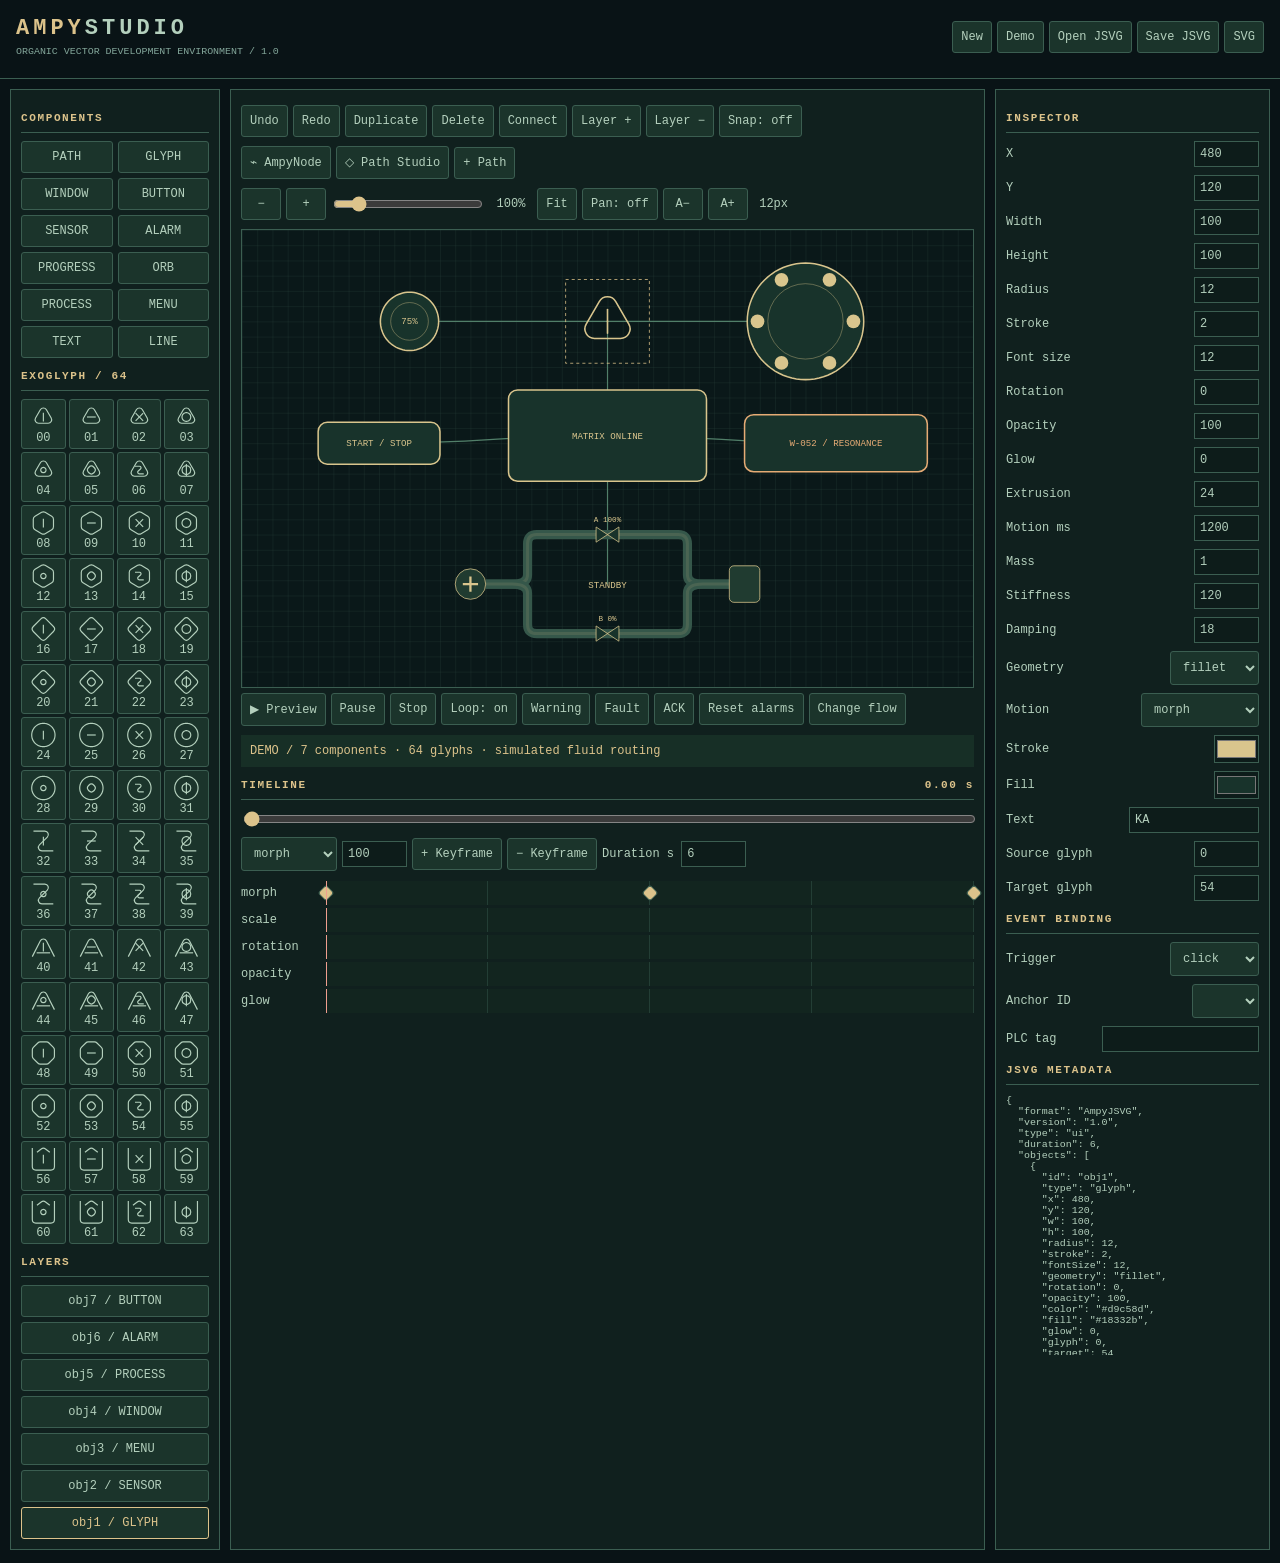
==== commit f9bedec5: "AmpyStudio 1.2: custom vector paths, vertex fillets, Bezier handles and morph editor" ====
--- a/index.html
+++ b/index.html
@@ -1,9 +1,37 @@
 <!doctype html><html lang="it"><meta charset="utf-8"><meta name="viewport" content="width=device-width,initial-scale=1"><title>AmpyStudio · JSVG UI editor</title><style>:root{color-scheme:dark;--ink:#b4d0bd;--gold:#dcc38b;--border:#3b5e51;--bg:#091316}*{box-sizing:border-box}body{margin:0;background:var(--bg);color:var(--ink);font:12px ui-monospace,Consolas,monospace}header{display:flex;justify-content:space-between;gap:12px;padding:16px;border-bottom:1px solid var(--border);flex-wrap:wrap}header b{font-size:22px;letter-spacing:4px;color:var(--gold)}header b span{color:var(--ink)}small{display:block;color:#83a69a;margin-top:5px}main{display:grid;grid-template-columns:210px minmax(0,1fr) 275px;gap:10px;padding:10px}aside,.work{min-width:0;border:1px solid var(--border);padding:10px;background:#10201e}h3{font-size:11px;letter-spacing:1.6px;color:var(--gold);border-bottom:1px solid var(--border);padding-bottom:8px;margin:12px 0 8px}button,.button,select,input,a{font:inherit;color:inherit}button,.button,select,a{border:1px solid var(--border);background:#1b342b;padding:8px;border-radius:3px;cursor:pointer;text-decoration:none}button:hover,.button:hover,button.active{border-color:var(--gold);color:var(--gold)}input{background:#0d1c1a;border:1px solid var(--border);padding:5px;min-width:0}input[type=range]{width:100%;accent-color:var(--gold);padding:0}input[type=number]{width:65px}input[type=color]{width:45px;height:28px;padding:0}.toolbar{display:flex;gap:5px;align-items:center;flex-wrap:wrap;margin:5px 0 9px}#library,#layers{display:grid;gap:5px}#library{grid-template-columns:1fr 1fr}#glyphs{display:grid;grid-template-columns:repeat(4,1fr);gap:3px}#glyphs button{padding:3px}#glyphs svg{display:block;width:100%;height:28px}#canvas{border:1px solid var(--border);background:#0a1819}#stage{width:100%;display:block;touch-action:none;max-height:65vh}#inspector label,#events label{display:flex;justify-content:space-between;gap:6px;align-items:center;margin:8px 0}#inspector select,#events select{max-width:145px}#inspector input[type=text]{width:130px}#status{padding:9px;background:#172f26;color:var(--gold);min-height:32px}#metadata{white-space:pre-wrap;overflow-wrap:anywhere;max-height:260px;overflow:auto;font-size:10px}#time{float:right}#tracks>div{display:grid;grid-template-columns:85px 1fr;align-items:center;height:27px} .lane{height:24px;position:relative;background:repeating-linear-gradient(90deg,#12251f 0,#12251f calc(25% - 1px),#34574b 25%)}.key{position:absolute;top:6px;width:12px;height:12px;transform:translateX(-50%) rotate(45deg);background:var(--gold);padding:0}.cursor{position:absolute;top:0;bottom:0;width:1px;background:#ef9e8f;pointer-events:none}@media(max-width:900px){main{grid-template-columns:150px minmax(0,1fr)}main>aside:last-child{grid-column:1/-1;display:grid;grid-template-columns:1fr 1fr;gap:8px}#metadata{grid-column:1/-1}}@media(max-width:580px){main{display:flex;flex-direction:column}.work{order:-1}#glyphs{grid-template-columns:repeat(8,1fr)}#stage{max-height:none}main>aside:last-child{display:block}}
 #viewTools{gap:5px}#canvasZoom{width:clamp(65px,18vw,150px);flex:0 1 auto}#viewTools output{min-width:42px;text-align:center;font-variant-numeric:tabular-nums}#viewTools button{min-width:40px}#stage{cursor:default}#stage.panning{cursor:grab}#stage.panning:active{cursor:grabbing}body{font-size:var(--ampy-ui-size,12px)}h3{font-size:.92em}small{font-size:.83em}#metadata{font-size:.83em}@media(max-width:580px){#viewTools button{min-height:42px}#canvasZoom{min-height:36px;flex:1 1 65px}#stage{touch-action:none}}
 #nodePanel{margin:10px;padding:12px;border:1px solid var(--border);background:#10201e}#nodePanel[hidden]{display:none!important}#nodeGraph{overflow:auto;border:1px solid var(--border);background:#091719;max-height:46vh}#nodeGraph svg{display:block;min-width:510px;width:100%;touch-action:pan-x pan-y}#nodeGraph g[data-node]{cursor:pointer}#nodeFields,#tagValues{display:grid;gap:5px}#nodeFields label,#tagValues label{display:flex;align-items:center;justify-content:space-between;gap:8px;flex-wrap:wrap}#nodeFields input,#nodeFields select{max-width:65%;min-height:34px}#nodeTrace{white-space:pre-wrap;max-height:160px;overflow:auto}#nodePanel p{font-size:.9em}#nodePanel .toolbar h3{flex:1}#nodePanel input[type=number]{width:100px}#tagName{max-width:180px}#nodePanel .toolbar button{min-height:38px}
+#pathPanel{margin:10px;padding:12px;border:1px solid var(--border);background:#10201e}#pathPanel[hidden]{display:none!important}#pathPanel .toolbar h3{flex:1}#pathStage,#pathPreview{width:100%;display:block;border:1px solid var(--border);background:#091719;max-height:48vh;touch-action:none}#pathPreview{max-height:24vh}#pathFields{display:grid;grid-template-columns:repeat(2,minmax(0,1fr));gap:8px;margin:12px 0}#pathFields label{display:flex;flex-direction:column;gap:4px}#pathFields input,#pathFields select{width:100%;min-height:38px}#pathMorph{flex:1;min-width:70px;width:auto}#pathCode{overflow-wrap:anywhere;white-space:pre-wrap;max-height:130px;overflow:auto}#pathHint{font-size:.85em;color:#9bbbab}#pathStage [data-vertex]{cursor:grab}
 </style><body>
 <header><div><b>AMPY<span>STUDIO</span></b><small>ORGANIC VECTOR DEVELOPMENT ENVIRONMENT / 1.0</small></div><div class="toolbar"><button id="new">New</button><button id="demo">Demo</button><label class="button">Open JSVG<input id="open" type="file" accept=".jsvg,.svg" hidden></label><button id="save">Save JSVG</button><button id="export">SVG</button></div></header>
-<main><aside><h3>COMPONENTS</h3><div id="library"></div><h3>EXOGLYPH / 64</h3><div id="glyphs"></div><h3>LAYERS</h3><div id="layers"></div></aside><section class="work"><div class="toolbar"><button id="undo">Undo</button><button id="redo">Redo</button><button id="duplicate">Duplicate</button><button id="delete">Delete</button><button id="connect">Connect</button><button id="front">Layer +</button><button id="back">Layer −</button><button id="snap">Snap: off</button></div><div class="toolbar"><button id="nodeToggle">⌁ AmpyNode</button></div><div class="toolbar" id="viewTools" aria-label="Canvas view"><button id="zoomOut" aria-label="Zoom out">−</button><button id="zoomIn" aria-label="Zoom in">+</button><input id="canvasZoom" aria-label="Canvas zoom percent" type="range" min="25" max="600" step="5" value="100"><output id="zoomLabel">100%</output><button id="fitCanvas">Fit</button><button id="panMode">Pan: off</button><button id="uiSmaller" aria-label="Smaller interface text">A−</button><button id="uiLarger" aria-label="Larger interface text">A+</button><output id="uiSize">13px</output></div><div id="canvas"><svg id="stage" viewBox="0 0 960 600" xmlns="http://www.w3.org/2000/svg"><defs><pattern id="grid" width="20" height="20" patternUnits="userSpaceOnUse"><path d="M20 0H0V20" stroke="#284137" fill="none" stroke-width=".7"/></pattern></defs><rect width="960" height="600" fill="#0a1819"/><rect width="960" height="600" fill="url(#grid)"/><g id="scene"></g><g id="selection" pointer-events="none"></g></svg></div><div class="toolbar"><button id="play">▶ Preview</button><button id="pause">Pause</button><button id="stop">Stop</button><button id="loop">Loop: on</button><button id="warning">Warning</button><button id="fault">Fault</button><button id="ack">ACK</button><button id="reset">Reset alarms</button><button id="flow">Change flow</button></div><div id="status" role="status">READY</div><h3>TIMELINE <span id="time">0.00 s</span></h3><input id="seek" type="range" min="0" max="1000" value="0"><div class="toolbar"><select id="track"><option>morph</option><option>scale</option><option>rotation</option><option>opacity</option><option>glow</option></select><input id="keyvalue" type="number" value="100" min="0" max="360"><button id="addkey">+ Keyframe</button><button id="delkey">− Keyframe</button><label>Duration s <input id="duration" type="number" min="1" max="60" value="6"></label></div><div id="tracks"></div></section><aside><h3>INSPECTOR</h3><div id="inspector"></div><h3>EVENT BINDING</h3><div id="events"></div><h3>JSVG METADATA</h3><pre id="metadata"></pre></aside></main><section id="nodePanel" hidden><div class="toolbar"><h3>AMPYNODE / VISUAL LOGIC</h3><button id="nodeClose">Close</button></div><p>Event → condition → action. Preview simulation only; no live PLC control.</p><div class="toolbar"><select id="nodeKind" aria-label="Node type"></select><button id="nodeAdd">+ Node</button><button id="nodeRemove">Delete node</button><button id="nodeExample">Load logic demo</button><button id="nodeManual">▶ Manual event</button></div><div id="nodeGraph"></div><div id="nodeFields"></div><h3>CONNECTIONS</h3><div class="toolbar"><select id="nodeFrom" aria-label="Source node"></select><select id="nodePort" aria-label="Output port"><option>next</option><option>true</option><option>false</option></select><select id="nodeTo" aria-label="Destination node"></select><button id="nodeLink">Connect</button><button id="nodeUnlink">Disconnect</button></div><h3>SIMULATED TAGS</h3><div class="toolbar"><input id="tagName" placeholder="DB_Core.Speed" aria-label="Tag name"><input id="tagInitial" type="number" value="0" aria-label="Initial value"><button id="tagAdd">Add / update</button></div><div id="tagValues"></div><h3>EXECUTION TRACE</h3><pre id="nodeTrace">No event yet</pre></section><script>'use strict';
+<main><aside><h3>COMPONENTS</h3><div id="library"></div><h3>EXOGLYPH / 64</h3><div id="glyphs"></div><h3>LAYERS</h3><div id="layers"></div></aside><section class="work"><div class="toolbar"><button id="undo">Undo</button><button id="redo">Redo</button><button id="duplicate">Duplicate</button><button id="delete">Delete</button><button id="connect">Connect</button><button id="front">Layer +</button><button id="back">Layer −</button><button id="snap">Snap: off</button></div><div class="toolbar"><button id="nodeToggle">⌁ AmpyNode</button><button id="pathToggle">◇ Path Studio</button><button id="pathNew">+ Path</button></div><div class="toolbar" id="viewTools" aria-label="Canvas view"><button id="zoomOut" aria-label="Zoom out">−</button><button id="zoomIn" aria-label="Zoom in">+</button><input id="canvasZoom" aria-label="Canvas zoom percent" type="range" min="25" max="600" step="5" value="100"><output id="zoomLabel">100%</output><button id="fitCanvas">Fit</button><button id="panMode">Pan: off</button><button id="uiSmaller" aria-label="Smaller interface text">A−</button><button id="uiLarger" aria-label="Larger interface text">A+</button><output id="uiSize">13px</output></div><div id="canvas"><svg id="stage" viewBox="0 0 960 600" xmlns="http://www.w3.org/2000/svg"><defs><pattern id="grid" width="20" height="20" patternUnits="userSpaceOnUse"><path d="M20 0H0V20" stroke="#284137" fill="none" stroke-width=".7"/></pattern></defs><rect width="960" height="600" fill="#0a1819"/><rect width="960" height="600" fill="url(#grid)"/><g id="scene"></g><g id="selection" pointer-events="none"></g></svg></div><div class="toolbar"><button id="play">▶ Preview</button><button id="pause">Pause</button><button id="stop">Stop</button><button id="loop">Loop: on</button><button id="warning">Warning</button><button id="fault">Fault</button><button id="ack">ACK</button><button id="reset">Reset alarms</button><button id="flow">Change flow</button></div><div id="status" role="status">READY</div><h3>TIMELINE <span id="time">0.00 s</span></h3><input id="seek" type="range" min="0" max="1000" value="0"><div class="toolbar"><select id="track"><option>morph</option><option>scale</option><option>rotation</option><option>opacity</option><option>glow</option></select><input id="keyvalue" type="number" value="100" min="0" max="360"><button id="addkey">+ Keyframe</button><button id="delkey">− Keyframe</button><label>Duration s <input id="duration" type="number" min="1" max="60" value="6"></label></div><div id="tracks"></div></section><aside><h3>INSPECTOR</h3><div id="inspector"></div><h3>EVENT BINDING</h3><div id="events"></div><h3>JSVG METADATA</h3><pre id="metadata"></pre></aside></main><section id="nodePanel" hidden><div class="toolbar"><h3>AMPYNODE / VISUAL LOGIC</h3><button id="nodeClose">Close</button></div><p>Event → condition → action. Preview simulation only; no live PLC control.</p><div class="toolbar"><select id="nodeKind" aria-label="Node type"></select><button id="nodeAdd">+ Node</button><button id="nodeRemove">Delete node</button><button id="nodeExample">Load logic demo</button><button id="nodeManual">▶ Manual event</button></div><div id="nodeGraph"></div><div id="nodeFields"></div><h3>CONNECTIONS</h3><div class="toolbar"><select id="nodeFrom" aria-label="Source node"></select><select id="nodePort" aria-label="Output port"><option>next</option><option>true</option><option>false</option></select><select id="nodeTo" aria-label="Destination node"></select><button id="nodeLink">Connect</button><button id="nodeUnlink">Disconnect</button></div><h3>SIMULATED TAGS</h3><div class="toolbar"><input id="tagName" placeholder="DB_Core.Speed" aria-label="Tag name"><input id="tagInitial" type="number" value="0" aria-label="Initial value"><button id="tagAdd">Add / update</button></div><div id="tagValues"></div><h3>EXECUTION TRACE</h3><pre id="nodeTrace">No event yet</pre></section><section id="pathPanel" hidden><div class="toolbar"><h3>AMPYPATH / VECTOR STUDIO</h3><button id="pathClose">Close</button></div><p id="pathTitle"></p><div class="toolbar"><button id="pathSource">Source A</button><button id="pathTarget">Target B</button><button id="pathCopy">Copy to other</button><button id="pathAddMode">Draw vertex</button><button id="pathInsert">Insert after</button><button id="pathDelete">Delete vertex</button><button id="pathUndo">Undo</button><button id="pathRedo">Redo</button></div><div class="toolbar"><select id="pathPreset" aria-label="Shape preset"><option>triangle</option><option>diamond</option><option>circle</option><option>star</option><option>rectangle</option></select><button id="pathApplyPreset">Apply shape</button><label><input id="pathClosed" type="checkbox"> Closed</label><label><input id="pathFilled" type="checkbox"> Filled</label></div><svg id="pathStage" viewBox="-100 -100 200 200" xmlns="http://www.w3.org/2000/svg" aria-label="Editable vector vertices"><defs><pattern id="pathGrid" width="10" height="10" patternUnits="userSpaceOnUse"><path d="M0 10V0H10" fill="none" stroke="#35574b" stroke-width=".35"/></pattern></defs><rect x="-100" y="-100" width="200" height="200" fill="#091719"/><rect x="-100" y="-100" width="200" height="200" fill="url(#pathGrid)"/><path d="M-100 0H100M0 -100V100" stroke="#46695b" stroke-width=".6"/><g id="pathDrawing"></g></svg><div id="pathFields"></div><p id="pathHint"></p><h3>MORPH PREVIEW / A → B</h3><svg id="pathPreview" viewBox="-75 -75 150 150" xmlns="http://www.w3.org/2000/svg"><path id="pathMorphShape" fill="#18332b" stroke="#d9c58d" stroke-width="1.5"/></svg><div class="toolbar"><button id="pathAnimate">▶ Animate</button><input id="pathMorph" aria-label="Morph interpolation" type="range" min="0" max="100" value="0"><output id="pathMorphValue">0%</output><button id="pathEnableMotion">Use morph in timeline</button></div><h3>SVG PATH DATA</h3><pre id="pathCode"></pre></section><script>'use strict';
+
+/* Custom SVG path geometry. Coordinates are local design units. */
+const AmpyPath=(()=>{
+const clamp=(x,a,b)=>Math.max(a,Math.min(b,x)),num=(x,d=0,a=-100,b=100)=>Number.isFinite(x)?clamp(x,a,b):d,f=x=>+x.toFixed(4),p=(x,y)=>f(x)+' '+f(y);
+const vertex=(x,y,mode='sharp',radius=0)=>({x,y,mode,radius,inX:0,inY:0,outX:0,outY:0});
+function preset(name='triangle'){
+ if(name==='triangle')return [vertex(0,-44),vertex(42,32),vertex(-42,32)];
+ if(name==='diamond')return [vertex(0,-45,'fillet',6),vertex(45,0,'fillet',6),vertex(0,45,'fillet',6),vertex(-45,0,'fillet',6)];
+ if(name==='circle'){let n=[vertex(0,-44,'bezier'),vertex(44,0,'bezier'),vertex(0,44,'bezier'),vertex(-44,0,'bezier')],k=44*.5522847498;[[ -k,0,k,0],[0,-k,0,k],[k,0,-k,0],[0,k,0,-k]].forEach((a,i)=>[n[i].inX,n[i].inY,n[i].outX,n[i].outY]=a);return n;}
+ if(name==='star')return Array.from({length:10},(_,i)=>{let a=i*Math.PI/5-Math.PI/2,r=i%2?19:47;return vertex(r*Math.cos(a),r*Math.sin(a),'fillet',3)});
+ return [vertex(-40,-28),vertex(40,-28),vertex(40,28),vertex(-40,28)];
+}
+function normalizeList(raw,fallback='triangle'){const arr=(Array.isArray(raw)?raw:[]).filter(n=>n&&Number.isFinite(n.x)&&Number.isFinite(n.y)).slice(0,128).map(n=>({x:num(n.x),y:num(n.y),mode:['sharp','fillet','bezier'].includes(n.mode)?n.mode:'sharp',radius:num(n.radius,0,0,100),inX:num(n.inX),inY:num(n.inY),outX:num(n.outX),outY:num(n.outY)}));return arr.length>=2?arr:preset(fallback)}
+function normalize(raw){return{closed:raw?.closed!==false,filled:raw?.filled!==false,source:normalizeList(raw?.source),target:normalizeList(raw?.target,'circle')}}
+function corners(nodes,closed){return nodes.map((b,i)=>{const c={entry:[b.x,b.y],exit:[b.x,b.y],r:0,sweep:0};if(b.mode!=='fillet'||!b.radius||(!closed&&(i===0||i===nodes.length-1)))return c;let a=nodes[(i+nodes.length-1)%nodes.length],d=nodes[(i+1)%nodes.length];
+ // Circular fillets are defined only where both adjacent segments are straight.
+ if((a.mode==='bezier'&&(a.outX||a.outY))||(d.mode==='bezier'&&(d.inX||d.inY)))return c;
+ let u=[a.x-b.x,a.y-b.y],v=[d.x-b.x,d.y-b.y],l=Math.hypot(...u),h=Math.hypot(...v);if(l<1e-6||h<1e-6)return c;u=u.map(x=>x/l);v=v.map(x=>x/h);let theta=Math.acos(clamp(u[0]*v[0]+u[1]*v[1],-1,1));if(theta<1e-4||Math.PI-theta<1e-4)return c;let t=Math.min(b.radius/Math.tan(theta/2),.49*l,.49*h);return{entry:[b.x+u[0]*t,b.y+u[1]*t],exit:[b.x+v[0]*t,b.y+v[1]*t],r:t*Math.tan(theta/2),sweep:u[0]*v[1]-u[1]*v[0]<0?1:0}})}
+function path(nodes,closed=true){if(!nodes?.length)return '';let q=corners(nodes,closed),d='M'+p(...q[0].exit);for(let i=1;i<=nodes.length-(closed?0:1);i++){let j=i%nodes.length,k=(i-1)%nodes.length,a=nodes[k],b=nodes[j],u=q[k].exit,v=q[j].entry;
+ let ax=a.mode==='bezier'?a.outX:0,ay=a.mode==='bezier'?a.outY:0,bx=b.mode==='bezier'?b.inX:0,by=b.mode==='bezier'?b.inY:0;
+ d+=(ax||ay||bx||by)?' C'+p(u[0]+ax,u[1]+ay)+' '+p(v[0]+bx,v[1]+by)+' '+p(...v):' L'+p(...v);
+ if(q[j].r>1e-5)d+=' A'+f(q[j].r)+' '+f(q[j].r)+' 0 0 '+q[j].sweep+' '+p(...q[j].exit);
+ }return d+(closed?' Z':'')}
+function interpolate(a,b,k,closed=true){k=clamp(k,0,1);if(a.length!==b.length||!a.length)return '';return 'M'+a.map((v,i)=>p(v[0]+(b[i][0]-v[0])*k,v[1]+(b[i][1]-v[1])*k)).join(' L')+(closed?' Z':'')}
+return{vertex,preset,normalize,corners,path,interpolate};
+})();
+
 const Ampy=(()=>{
 const NS='http://www.w3.org/2000/svg', names=['KA','VE','THA','OR','NE','SHA','UL','ZE'], suffix=['','-RA','-TH','-EN','-IQ','-UM','-ESH','-ON'], meanings='Origine,Unità,Dualità,Molteplicità,Ordine,Equilibrio,Infinito,Vuoto,Energia,Luce,Calore,Elettricità,Risonanza,Gravità,Campo,Radiazione,Materia,Solido,Liquido,Gas,Plasma,Cristallo,Organico,Quantico,Spazio,Posizione,Direzione,Distanza,Portale,Dimensione,Interno,Esterno,Tempo,Passato,Presente,Futuro,Durata,Ciclo,Frequenza,Attesa,Attivare,Disattivare,Trasferire,Convertire,Scansionare,Connettere,Isolare,Ripristinare,Normale,Pronto,Attivo,In attesa,Avviso,Guasto,Critico,Completato,Conferma,Negazione,Autorizzazione,Richiesta,Protezione,Interblocco,Emergenza,Fine'.split(',');
 const clamp=(v,a=0,b=1)=>Math.max(a,Math.min(b,v)),mix=(a,b,t)=>a+(b-a)*t,smooth=t=>t*t*(3-2*t),fmt=v=>+v.toFixed(3),pt=p=>p.map(fmt).join(' '),xml=s=>String(s).replace(/[&<>"']/g,c=>({'&':'&amp;','<':'&lt;','>':'&gt;','"':'&quot;',"'":'&apos;'}[c]));
@@ -11,16 +39,18 @@
 function glyph(i){i=clamp(Math.round(i),0,63);let g=i>>3,v=i%8,outer=[poly(3,43),poly(6,40),poly(4,43,0),poly(48,40),[[-34,-34],[34,-34],[-34,34],[34,34]],[[-38,33],[0,-42],[38,33]],poly(8,41,Math.PI/8),[[-38,-38],[-38,38],[38,38],[38,-38]]][g];let inner=[[[0,-15],[0,15]],[[-15,0],[15,0]],[[-13,-13],[13,13]],poly(40,15),poly(3,18),poly(4,18,0),[[-15,-13],[15,-13],[-15,13],[15,13]],poly(6,17)][v];let third=v===2?[[-13,13],[13,-13]]:v===7?[[0,-21],[0,21]]:g===5?[[-23,20],[23,20]]:g===7?[[-22,-23],[0,-40],[22,-23]]:[[0,0],[0,0]];return {name:names[g]+suffix[v],meaning:meanings[i],paths:[{p:outer,closed:![4,5,7].includes(g)},{p:inner,closed:[3,4,5,7].includes(v)},{p:third,closed:false}]}}
 function rounded({p,closed},r,mode){let n=p.length;if(mode==='sharp'||!r||n<3)return 'M'+p.map(pt).join(' L')+(closed?'Z':'');let q=p.map((b,i)=>{let a=p[(i+n-1)%n],c=p[(i+1)%n];if(!closed&&(!i||i===n-1))return{a:b,b,c:b,r:0};let l=Math.hypot(a[0]-b[0],a[1]-b[1]),h=Math.hypot(c[0]-b[0],c[1]-b[1]);if(!l||!h)return{a:b,b,c:b,r:0};let u=a.map((x,j)=>(x-b[j])/l),v=c.map((x,j)=>(x-b[j])/h),theta=Math.acos(clamp(u[0]*v[0]+u[1]*v[1],-1,1));if(theta<.001||Math.PI-theta<.001)return{a:b,b,c:b,r:0};let d=Math.min(mode==='organic'?r*1.5:r/Math.tan(theta/2),l*.49,h*.49);return{a:b.map((x,j)=>x+u[j]*d),b,c:b.map((x,j)=>x+v[j]*d),r:d*Math.tan(theta/2),s:u[0]*v[1]-u[1]*v[0]<0?1:0}});const corner=k=>!k.r?'':mode==='organic'?' Q'+pt(k.b)+' '+pt(k.c):` A${fmt(k.r)} ${fmt(k.r)} 0 0 ${k.s} ${pt(k.c)}`;return 'M'+pt(q[0].c)+q.slice(1).map(k=>' L'+pt(k.a)+corner(k)).join('')+(closed?' L'+pt(q[0].a)+corner(q[0])+'Z':'')}
 let cache=new Map();function samples(d){if(cache.has(d))return cache.get(d);let p=document.createElementNS(NS,'path');p.setAttribute('d',d);let len=p.getTotalLength(),a=Array.from({length:129},(_,i)=>{let q=p.getPointAtLength(len*i/128);return[q.x,q.y]});if(cache.size>1024)cache.clear();cache.set(d,a);return a}
+function customPath(o,k=0){const d=o.pathData||AmpyPath.normalize(null),a=AmpyPath.path(d.source,d.closed),b=AmpyPath.path(d.target,d.closed);return k<=0?a:k>=1?b:AmpyPath.interpolate(samples(a),samples(b),k,d.closed)}
 function glyphPaths(o,k=0){let a=glyph(o.glyph),b=glyph(o.target);return a.paths.map((x,i)=>{let d=rounded(x,o.radius,o.geometry),e=rounded(b.paths[i],o.radius,o.geometry);if(k<=0)return d;if(k>=1)return e;let p=samples(d),q=samples(e);return'M'+p.map((v,j)=>pt(v.map((x,l)=>mix(x,q[j][l],k)))).join(' L')+(x.closed&&b.paths[i].closed?'Z':'')})}
 const effects=['none','morph','genie','organic','radial','iris','elastic','materialize','breathing','rotation','gravity','orbital','fragments','origami','crystal','echo','vortex','inscription','spline','holographic','extrusion','liquid','shockwave','neural'];
-const types=['glyph','window','button','sensor','alarm','progress','orb','process','menu','text','line'];
-function make(type,id,x=480,y=300){let [w,h]=({glyph:[100,100],window:[260,120],button:[160,55],sensor:[90,90],alarm:[240,75],progress:[240,45],orb:[100,100],process:[440,210],menu:[180,180],text:[200,45],line:[180,25]})[type];return{id,type,x,y,w,h,radius:12,stroke:2,fontSize:type==='text'?18:12,geometry:'fillet',rotation:0,opacity:100,color:type==='alarm'?'#e5ab75':'#d9c58d',fill:'#18332b',glow:0,glyph:0,target:54,depth:24,animation:type==='glyph'?'morph':'none',duration:1200,easing:'smooth',mass:1,stiffness:120,damping:18,tag:'',trigger:'click',source:'',text:type==='alarm'?'W-052 / RESONANCE':type==='button'?'ACTIVATE':type==='text'?'AMPY MATRIX':'MATRIX ONLINE',tracks:{}}}
+const types=['path','glyph','window','button','sensor','alarm','progress','orb','process','menu','text','line'];
+function make(type,id,x=480,y=300){let [w,h]=({path:[160,160],glyph:[100,100],window:[260,120],button:[160,55],sensor:[90,90],alarm:[240,75],progress:[240,45],orb:[100,100],process:[440,210],menu:[180,180],text:[200,45],line:[180,25]})[type];return{id,type,x,y,w,h,radius:12,stroke:2,fontSize:type==='text'?18:12,geometry:'fillet',rotation:0,opacity:100,color:type==='alarm'?'#e5ab75':'#d9c58d',fill:'#18332b',glow:0,glyph:0,target:54,depth:24,animation:['glyph','path'].includes(type)?'morph':'none',...(type==='path'?{pathData:AmpyPath.normalize(null)}:{}),duration:1200,easing:'smooth',mass:1,stiffness:120,damping:18,tag:'',trigger:'click',source:'',text:type==='alarm'?'W-052 / RESONANCE':type==='button'?'ACTIVATE':type==='text'?'AMPY MATRIX':'MATRIX ONLINE',tracks:{}}}
 function sampleTrack(keys,t,def){if(!keys?.length)return def;let a=keys;if(t<=a[0].t)return a[0].v;if(t>=a.at(-1).t)return a.at(-1).v;let i=a.findIndex(k=>k.t>=t),x=a[i-1],y=a[i];return mix(x.v,y.v,smooth((t-x.t)/(y.t-x.t)))}
 function rect(x,y,w,h,r,c,fill,sw){return`<rect x="${x}" y="${y}" width="${Math.max(0,w)}" height="${Math.max(0,h)}" rx="${Math.min(r,w/2,h/2)}" stroke="${c}" stroke-width="${sw}" fill="${fill}"/>`}
 function process(o,rt){let c=o.color,b=rt.route||0,f=rt.fault?0:(rt.running?rt.flow:0),r=Math.min(26,o.radius),a=1-b,t=rt.time||0;let path=y=>`M-160 0H-125Q-105 0 -105 ${Math.sign(y)*r}V${y-Math.sign(y)*r}Q-105 ${y} ${-105+r} ${y}H${105-r}Q105 ${y} 105 ${y-Math.sign(y)*r}V${Math.sign(y)*r}Q105 0 125 0H160`;return [-65,65].map((y,i)=>{let q=i?b:a,d=path(y);return `<path d="${d}" fill="none" stroke="#35574a" stroke-width="12"/><path d="${d}" fill="none" stroke="${c}" stroke-width="4" opacity="${.12+.75*q*f}"/><path d="${d}" fill="none" stroke="${c}" stroke-width="2" stroke-dasharray="6 12" stroke-dashoffset="${-t*90*q*f}" opacity="${q*f}"/><g transform="translate(0 ${y})"><path d="M-15 -10L15 10V-10L-15 10Z" stroke="${c}" fill="#18332b"/><text y="-17" fill="${c}" font-size="${(o.fontSize??12)*10/12}" text-anchor="middle">${i?'B':'A'} ${Math.round(q*100)}%</text></g>`}).join('')+`<circle cx="-180" r="20" fill="#203b30" stroke="${c}"/><path d="M-190 0H-170M-180 -10V10" stroke="${c}" stroke-width="3" transform="rotate(${t*200*f} -180 0)"/><rect x="160" y="-24" width="40" height="48" rx="6" fill="#203b30" stroke="${c}"/><text y="5" text-anchor="middle" fill="${c}" font-size="${o.fontSize??12}">${rt.fault?'INTERLOCK':rt.running?'RUNNING':'STANDBY'}</text>`}
-function renderObject(o,t,rt,objects){let c=o.color,w=o.w/2,h=o.h/2,anim=o.animation,phase=(t*1000%o.duration)/o.duration,k=.5-.5*Math.cos(phase*Math.PI*2),on=rt.preview||rt.active?.has(o.id),p=on?k:0,scale=sampleTrack(o.tracks.scale,rt.position,100)/100,rot=o.rotation+sampleTrack(o.tracks.rotation,rt.position,0),op=o.opacity/100*sampleTrack(o.tracks.opacity,rt.position,100)/100,g=sampleTrack(o.tracks.glow,rt.position,o.glow),m=sampleTrack(o.tracks.morph,rt.position,anim==='morph'?p*100:0)/100,x=o.x,y=o.y,body='',extra='',sx=scale,sy=scale;
+function renderObject(o,t,rt,objects){let c=o.color,w=o.w/2,h=o.h/2,anim=o.animation,phase=(Math.max(0,t-(rt.started?.get(o.id)??0))*1000%o.duration)/o.duration,k=.5-.5*Math.cos(phase*Math.PI*2),on=rt.preview||rt.active?.has(o.id),p=on?k:0,scale=sampleTrack(o.tracks.scale,rt.position,100)/100,rot=o.rotation+sampleTrack(o.tracks.rotation,rt.position,0),op=o.opacity/100*sampleTrack(o.tracks.opacity,rt.position,100)/100,g=sampleTrack(o.tracks.glow,rt.position,o.glow),m=sampleTrack(o.tracks.morph,rt.position,anim==='morph'?p*100:0)/100,x=o.x,y=o.y,body='',extra='',sx=scale,sy=scale;
 if(on){if(anim==='rotation')rot+=phase*360;if(anim==='breathing')sx=sy=scale*(1+.12*Math.sin(t*3));if(anim==='elastic'){sx*=1+.23*Math.sin(phase*12.56);sy/=1+.23*Math.sin(phase*12.56)}if(anim==='materialize')op*=.12+.88*p;if(anim==='spline'){x+=Math.sin(phase*6.28)*45;y+=Math.sin(phase*12.56)*18}if(anim==='gravity'){x+=(480-x)*p*.25;y+=(300-y)*p*.25}}
 if(o.type==='glyph'){let paths=glyphPaths(o,m),stroke=`fill="none" stroke="${c}" stroke-width="${o.stroke}" stroke-linejoin="${o.geometry==='sharp'?'miter':'round'}" stroke-linecap="round"`;body=`<g transform="scale(${w/48} ${h/48})">${anim==='extrusion'&&on?Array.from({length:Math.ceil(o.depth/3)},(_,i)=>`<g transform="translate(${i*.9} ${i*.6})" opacity=".3">${paths.map(d=>`<path d="${d}" ${stroke}/>`).join('')}</g>`).join(''):''}${paths.map(d=>`<path d="${d}" ${stroke}${anim==='inscription'&&on?` pathLength="100" stroke-dasharray="${p*100} 100"`:''}/>`).join('')}</g>`}
+else if(o.type==='path'){const d=o.pathData||AmpyPath.normalize(null);body='<g transform="scale('+o.w/100+' '+o.h/100+')"><path d="'+customPath(o,m)+'" fill="'+(d.filled&&d.closed?o.fill:'none')+'" stroke="'+c+'" stroke-width="'+o.stroke+'" stroke-linejoin="'+(o.geometry==='sharp'?'miter':'round')+'" vector-effect="non-scaling-stroke"/></g>'}
 else if(o.type==='process')body=`<g transform="scale(${o.w/440} ${o.h/210})">${process(o,rt)}</g>`;
 else if(o.type==='orb'||o.type==='menu'||o.type==='sensor'){let n=on&&['organic','vortex','liquid'].includes(anim)?6:0;let d=Array.from({length:81},(_,i)=>{let a=i*2*Math.PI/80,r=.85+Math.sin(a*n+t*2)*p*.12;return[fmt(Math.cos(a)*w*r),fmt(Math.sin(a)*h*r)]});body=`<path d="M${d.map(pt).join(' L')}Z" fill="${o.fill}" stroke="${c}" stroke-width="${o.stroke}"/><ellipse rx="${w*.55}" ry="${h*.55}" fill="none" stroke="${c}" opacity=".5"/>`;if(o.type==='menu')body+=Array.from({length:6},(_,i)=>{let a=i*Math.PI/3+(on?t*.3:0);return`<circle cx="${Math.cos(a)*w*.7}" cy="${Math.sin(a)*h*.7}" r="9" fill="${c}"/>`}).join('');else body+=`<text y="4" text-anchor="middle" fill="${c}" font-size="${o.fontSize??12}">${o.type==='sensor'?Math.round(75+15*p)+'%':'◈'}</text>`}
 else if(o.type==='text')body=`<text text-anchor="middle" y="5" font-size="${o.fontSize??18}" fill="${c}" letter-spacing="${on?p*3:0}">${xml(o.text)}</text>`;
@@ -30,8 +60,8 @@
 return `<g id="${xml(o.id)}" data-id="${xml(o.id)}" transform="translate(${x} ${y}) rotate(${rot}) scale(${sx} ${sy})" opacity="${op}"${g>0?` style="filter:drop-shadow(0 0 ${g}px ${c})"`:''}><rect x="${-w}" y="${-h}" width="${o.w}" height="${o.h}" fill="transparent"/>${extra}${body}</g>`}
 function scene(project,t,rt){let edges=project.connections.map(e=>{let a=project.objects.find(o=>o.id===e.source),b=project.objects.find(o=>o.id===e.target);if(!a||!b)return'';let x=(a.x+b.x)/2,d=`M${a.x} ${a.y}C${x} ${a.y} ${x} ${b.y} ${b.x} ${b.y}`;return `<path d="${d}" fill="none" stroke="#517f69" stroke-width="1.5"/>${rt.preview?`<path d="${d}" fill="none" stroke="#d9c58d" stroke-width="2" stroke-dasharray="5 30" stroke-dashoffset="${-t*35}"/>`:''}`}).join('');return edges+project.objects.map(o=>renderObject(o,t,rt,project.objects)).join('')}
 function serialize(project,metadata=true){let data=xml(JSON.stringify(project,null,2));return `<svg xmlns="${NS}" xmlns:ampy="https://ampybios.example/ns/jsvg/1" viewBox="0 0 960 600" ampy:version="1.0">${metadata?`<metadata id="ampy-project"><ampy:project media-type="application/json">${data}</ampy:project></metadata>`:''}<rect width="960" height="600" fill="#0a1819"/>${scene(project,0,{position:0,route:0,flow:0})}</svg>`}
-function parse(text){if(text.length>5e6||/<!DOCTYPE|<!ENTITY/i.test(text))throw Error('Invalid XML');let doc=new DOMParser().parseFromString(text,'image/svg+xml');if(doc.querySelector('parsererror')||doc.documentElement.namespaceURI!==NS)throw Error('Invalid SVG');let data=doc.querySelector('metadata');if(!data)throw Error('No JSVG project metadata');let p=JSON.parse(data.textContent.trim());if(p.format!=='AmpyJSVG'||!Array.isArray(p.objects)||p.objects.length>500)throw Error('Unsupported project');let ids=new Set();let objects=p.objects.map((raw,i)=>{let type=raw.type==='popup'?'window':raw.type;if(!types.includes(type))throw Error('Unsupported object '+type);let id=String(raw.id);if(!/^[A-Za-z0-9_.:-]{1,80}$/.test(id)||ids.has(id))throw Error('Invalid ID');ids.add(id);let o=make(type,id);let legacy=typeof raw.geometry==='object';if(legacy)raw={...raw,x:raw.transform?.x??480,y:raw.transform?.y??300,radius:raw.geometry.radius,stroke:raw.geometry.strokeWidth,geometry:raw.geometry.mode,color:raw.material?.stroke,animation:raw.animation?.type,duration:raw.animation?.durationMs,source:raw.animation?.source,tag:raw.tag?.name};for(let [k,min,max] of [['x',0,960],['y',0,600],['w',20,900],['h',20,590],['radius',0,100],['stroke',.5,20],['fontSize',6,120],['rotation',0,360],['opacity',0,100],['glow',0,25],['glyph',0,63],['target',0,63],['duration',100,60000],['depth',0,80],['mass',.1,20],['stiffness',1,1000],['damping',0,100]])if(Number.isFinite(raw[k]))o[k]=clamp(raw[k],min,max);for(let k of ['color','fill'])if(/^#[0-9a-f]{6}$/i.test(raw[k]))o[k]=raw[k];for(let k of ['text','tag','source'])if(typeof raw[k]==='string')o[k]=raw[k].slice(0,200);if(effects.includes(raw.animation))o.animation=raw.animation;if(['sharp','fillet','organic'].includes(raw.geometry))o.geometry=raw.geometry;if(['click','warning','fault','none'].includes(raw.trigger))o.trigger=raw.trigger;for(let k of ['morph','scale','rotation','opacity','glow'])if(Array.isArray(raw.tracks?.[k]))o.tracks[k]=raw.tracks[k].filter(q=>Number.isFinite(q.t)&&Number.isFinite(q.v)).slice(0,100).map(q=>({t:clamp(q.t),v:clamp(q.v,0,k==='rotation'?360:100)})).sort((a,b)=>a.t-b.t);return o});return{format:'AmpyJSVG',version:'1.0',type:'ui',duration:clamp(Number(p.duration)||6,1,60),objects,connections:(Array.isArray(p.connections)?p.connections:[]).filter(e=>ids.has(e.source)&&ids.has(e.target)).slice(0,2000).map(e=>({source:e.source,target:e.target})),logic:AmpyNode.normalize(p.logic),runtime:{mode:'simulation'}}}
-return{NS,types,effects,glyph,glyphPaths,make,scene,serialize,parse,clamp,xml};})();
+function parse(text){if(text.length>5e6||/<!DOCTYPE|<!ENTITY/i.test(text))throw Error('Invalid XML');let doc=new DOMParser().parseFromString(text,'image/svg+xml');if(doc.querySelector('parsererror')||doc.documentElement.namespaceURI!==NS)throw Error('Invalid SVG');let data=doc.querySelector('metadata');if(!data)throw Error('No JSVG project metadata');let p=JSON.parse(data.textContent.trim());if(p.format!=='AmpyJSVG'||!Array.isArray(p.objects)||p.objects.length>500)throw Error('Unsupported project');let ids=new Set();let objects=p.objects.map((raw,i)=>{let type=raw.type==='popup'?'window':raw.type;if(!types.includes(type))throw Error('Unsupported object '+type);let id=String(raw.id);if(!/^[A-Za-z0-9_.:-]{1,80}$/.test(id)||ids.has(id))throw Error('Invalid ID');ids.add(id);let o=make(type,id);let legacy=typeof raw.geometry==='object';if(legacy)raw={...raw,x:raw.transform?.x??480,y:raw.transform?.y??300,radius:raw.geometry.radius,stroke:raw.geometry.strokeWidth,geometry:raw.geometry.mode,color:raw.material?.stroke,animation:raw.animation?.type,duration:raw.animation?.durationMs,source:raw.animation?.source,tag:raw.tag?.name};for(let [k,min,max] of [['x',0,960],['y',0,600],['w',20,900],['h',20,590],['radius',0,100],['stroke',.5,20],['fontSize',6,120],['rotation',0,360],['opacity',0,100],['glow',0,25],['glyph',0,63],['target',0,63],['duration',100,60000],['depth',0,80],['mass',.1,20],['stiffness',1,1000],['damping',0,100]])if(Number.isFinite(raw[k]))o[k]=clamp(raw[k],min,max);for(let k of ['color','fill'])if(/^#[0-9a-f]{6}$/i.test(raw[k]))o[k]=raw[k];for(let k of ['text','tag','source'])if(typeof raw[k]==='string')o[k]=raw[k].slice(0,200);if(type==='path')o.pathData=AmpyPath.normalize(raw.pathData);if(effects.includes(raw.animation))o.animation=raw.animation;if(['sharp','fillet','organic'].includes(raw.geometry))o.geometry=raw.geometry;if(['click','warning','fault','none'].includes(raw.trigger))o.trigger=raw.trigger;for(let k of ['morph','scale','rotation','opacity','glow'])if(Array.isArray(raw.tracks?.[k]))o.tracks[k]=raw.tracks[k].filter(q=>Number.isFinite(q.t)&&Number.isFinite(q.v)).slice(0,100).map(q=>({t:clamp(q.t),v:clamp(q.v,0,k==='rotation'?360:100)})).sort((a,b)=>a.t-b.t);return o});return{format:'AmpyJSVG',version:'1.0',type:'ui',duration:clamp(Number(p.duration)||6,1,60),objects,connections:(Array.isArray(p.connections)?p.connections:[]).filter(e=>ids.has(e.source)&&ids.has(e.target)).slice(0,2000).map(e=>({source:e.source,target:e.target})),logic:AmpyNode.normalize(p.logic),runtime:{mode:'simulation'}}}
+return{NS,types,effects,glyph,glyphPaths,customPath,make,scene,serialize,parse,clamp,xml};})();
 
 /* AmpyNode: bounded declarative graph. No executable project code. */
 const AmpyNode=(()=>{
@@ -55,7 +85,7 @@
 function example(button,alarm){return normalize({tags:[{name:'DB_Alarm.Warning',value:0},{name:'DB_Core.Flow',value:75}],nodes:[{id:'n1',kind:'event',event:'warning'},{id:'n2',kind:'setTag',tag:'DB_Alarm.Warning',value:1},{id:'n3',kind:'condition',tag:'DB_Alarm.Warning',operator:'eq',value:1},{id:'n4',kind:'animate',target:alarm},{id:'n5',kind:'log',text:'Warning graph executed'},{id:'n6',kind:'event',event:'tag',tag:'DB_Core.Flow'},{id:'n7',kind:'condition',tag:'DB_Core.Flow',operator:'gt',value:80},{id:'n8',kind:'route',value:.5},{id:'n9',kind:'route',value:0}],edges:[{from:'n1',to:'n2'},{from:'n2',to:'n3'},{from:'n3',to:'n4',port:'true'},{from:'n4',to:'n5'},{from:'n6',to:'n7'},{from:'n7',to:'n8',port:'true'},{from:'n7',to:'n9',port:'false'}]})}
 function run(graph,event,state,ops={}){
  const by=new Map(graph.nodes.map(n=>[n.id,n])),edges=new Map(graph.edges.map(e=>[e.from+':'+e.port,e.to]));
- const entries=graph.nodes.filter(n=>n.enabled&&n.kind==='event'&&n.event===event.kind&&(!n.target||n.target===event.target)&&(!n.tag||n.tag===event.tag));
+ const entries=graph.nodes.filter(n=>n.enabled&&n.kind==='event'&&n.event===event.kind&&(n.event!=='click'||!n.target||n.target===event.target)&&(n.event!=='tag'||!n.tag||n.tag===event.tag));
  let steps=0,trace=[],halted=false;
  for(const entry of entries){let n=entry,visited=new Set();while(n){if(steps>=256||visited.has(n.id)){halted=true;break}visited.add(n.id);steps++;if(!n.enabled)break;trace.push(n.id);let port='next';
  if(n.kind==='condition'){const x=state.tags.get(n.tag)??0,v=n.value;port=({eq:x===v,ne:x!==v,gt:x>v,lt:x<v,ge:x>=v,le:x<=v})[n.operator]?'true':'false'}
@@ -69,10 +99,10 @@
 })();
 
 </script><script>'use strict';
-const $=x=>document.getElementById(x),E=Ampy,svg=$('stage');let project,id=null,serial=0,undo=[],redo=[],connect=false,source=null,snap=false,drag=null,play=false,loop=true,position=0,t=0,last=performance.now(),runtime={preview:false,position:0,active:new Set(),route:0,routeTarget:0,running:false,flow:.75,fault:false,tags:new Map(),overrides:new Map(),trace:[],nodeLog:[]};
+const $=x=>document.getElementById(x),E=Ampy,svg=$('stage');let project,id=null,serial=0,undo=[],redo=[],connect=false,source=null,snap=false,drag=null,play=false,loop=true,position=0,t=0,last=performance.now(),runtime={preview:false,position:0,active:new Set(),route:0,routeTarget:0,running:false,flow:.75,fault:false,tags:new Map(),started:new Map(),overrides:new Map(),trace:[],nodeLog:[]};
 const newProject=()=>({format:'AmpyJSVG',version:'1.0',type:'ui',duration:6,objects:[],connections:[],logic:AmpyNode.normalize(null),runtime:{mode:'simulation'}}),selected=()=>project.objects.find(o=>o.id===id),msg=s=>$('status').textContent=s;
-function checkpoint(){undo.push(JSON.stringify(project));if(undo.length>50)undo.shift();redo=[]}function restore(s){project=JSON.parse(s);id=project.objects[0]?.id||null;resetRuntime();refresh()}function add(type,x,y,g){let o=E.make(type,'obj'+(++serial),x,y);if(g!==undefined){o.glyph=g;o.target=(g+9)%64;o.text=E.glyph(g).name}project.objects.push(o);id=o.id;return o}function demo(){project=newProject();serial=0;let a=add('glyph',480,120,0),b=add('sensor',220,120),c=add('menu',740,120),d=add('window',480,270),e=add('process',480,465),f=add('alarm',780,280),g=add('button',180,280);a.target=54;a.tracks.morph=[{t:0,v:0},{t:.5,v:100},{t:1,v:0}];d.animation='genie';d.source=a.id;f.animation='genie';f.source=a.id;f.trigger='warning';f.tag='DB_Alarm.Warning';g.text='START / STOP';e.tag='DB_Core.Flow';project.connections=[[a,b],[a,c],[a,d],[d,e],[d,f],[d,g]].map(([a,b])=>({source:a.id,target:b.id}));project.logic=AmpyNode.example(g.id,f.id);id=a.id;resetRuntime();refresh();msg('DEMO / 7 components · 64 glyphs · simulated fluid routing')}
-function resetRuntime(){play=false;position=0;t=0;runtime.active.clear();runtime.fault=false;runtime.running=false;runtime.route=runtime.routeTarget=0;runtime.tags=new Map((project.logic?.tags||[]).map(t=>[t.name,t.value]));runtime.overrides.clear();runtime.trace=[];runtime.nodeLog=[]}
+function checkpoint(){undo.push(JSON.stringify(project));if(undo.length>50)undo.shift();redo=[]}function restore(s){project=JSON.parse(s);if(!project.objects.some(o=>o.id===id))id=project.objects[0]?.id||null;resetRuntime();refresh()}function add(type,x,y,g){let o=E.make(type,'obj'+(++serial),x,y);if(g!==undefined){o.glyph=g;o.target=(g+9)%64;o.text=E.glyph(g).name}project.objects.push(o);id=o.id;return o}function demo(){project=newProject();serial=0;let a=add('glyph',480,120,0),b=add('sensor',220,120),c=add('menu',740,120),d=add('window',480,270),e=add('process',480,465),f=add('alarm',780,280),g=add('button',180,280);a.target=54;a.tracks.morph=[{t:0,v:0},{t:.5,v:100},{t:1,v:0}];d.animation='genie';d.source=a.id;f.animation='genie';f.source=a.id;f.trigger='warning';f.tag='DB_Alarm.Warning';g.text='START / STOP';e.tag='DB_Core.Flow';project.connections=[[a,b],[a,c],[a,d],[d,e],[d,f],[d,g]].map(([a,b])=>({source:a.id,target:b.id}));project.logic=AmpyNode.example(g.id,f.id);id=a.id;resetRuntime();refresh();msg('DEMO / 7 components · 64 glyphs · simulated fluid routing')}
+function resetRuntime(){play=false;position=0;t=0;runtime.active.clear();runtime.fault=false;runtime.running=false;runtime.route=runtime.routeTarget=0;runtime.tags=new Map((project.logic?.tags||[]).map(t=>[t.name,t.value]));runtime.overrides.clear();runtime.started.clear();runtime.flow=E.clamp((runtime.tags.get('DB_Core.Flow')??75)/100);runtime.trace=[];runtime.nodeLog=[]}
 function refresh(){serial=Math.max(serial,...project.objects.map(o=>Number(o.id.match(/^obj(\d+)$/)?.[1])||0));$('duration').value=project.duration;$('layers').replaceChildren();for(let o of [...project.objects].reverse()){let b=document.createElement('button');b.textContent=o.id+' / '+o.type.toUpperCase();b.classList.toggle('active',id===o.id);b.onclick=()=>{id=o.id;refresh()};$('layers').append(b)}inspector();tracks();metadata()}
 function metadata(){$('metadata').textContent=JSON.stringify(project,null,2)}
 function field(parent,o,k,label,kind,options){let l=document.createElement('label'),s=document.createElement('span');s.textContent=label;l.append(s);let input=document.createElement(kind==='select'?'select':'input');if(kind==='select'){for(let x of options){let opt=document.createElement('option');opt.value=x;opt.textContent=x;input.append(opt)}}else{input.type=kind;if(kind==='number'){input.min=options[0];input.max=options[1];input.step=options[2]||1}}input.value=o[k];input.onchange=()=>{checkpoint();o[k]=kind==='number'?E.clamp(Number(input.value)||0,+input.min,+input.max):input.value;input.value=o[k];metadata();tracks()};l.append(input);parent.append(l)}
@@ -81,7 +111,7 @@
 E.types.forEach(type=>{let b=document.createElement('button');b.textContent=type.toUpperCase();b.onclick=()=>{checkpoint();add(type,480+serial%4*20,300+serial%3*20);refresh()};$('library').append(b)});for(let i=0;i<64;i++){let g=E.glyph(i),b=document.createElement('button');b.title=g.name+' / '+g.meaning;let o=E.make('glyph','tmp');o.glyph=i;b.innerHTML='<svg viewBox="-48 -48 96 96">'+E.glyphPaths(o).map(d=>`<path d="${d}" stroke="currentColor" stroke-width="4" fill="none"/>`).join('')+'</svg>'+String(i).padStart(2,'0');b.onclick=()=>{checkpoint();add('glyph',480,300,i);refresh()};$('glyphs').append(b)}
 function coords(e){let p=svg.createSVGPoint();p.x=e.clientX;p.y=e.clientY;return p.matrixTransform(svg.getScreenCTM().inverse())}function trigger(kind){for(let o of project.objects)if(o.trigger===kind)runtime.active.add(o.id)}svg.onpointerdown=e=>{let g=e.target.closest('[data-id]');if(!g)return;let o=project.objects.find(o=>o.id===g.dataset.id);if(!o)return;if(play){if(runtime.active.has(o.id))runtime.active.delete(o.id);else runtime.active.add(o.id);for(let a of project.objects)if(a.trigger==='click'&&a.source===o.id)runtime.active.add(a.id);if(o.type==='button'||o.type==='process')runtime.running=!runtime.fault&&!runtime.running;dispatchNode({kind:'click',target:o.id});return}if(connect){if(!source){source=o.id;msg('SELECT DESTINATION')}else{if(source!==o.id&&!project.connections.some(x=>x.source===source&&x.target===o.id)){checkpoint();project.connections.push({source,target:o.id})}connect=false;source=null;$('connect').classList.remove('active');refresh()}return}id=o.id;refresh();checkpoint();let p=coords(e);drag={id,dx:p.x-o.x,dy:p.y-o.y};svg.setPointerCapture(e.pointerId)};svg.onpointermove=e=>{if(!drag)return;let o=selected(),p=coords(e);o.x=E.clamp(p.x-drag.dx,0,960);o.y=E.clamp(p.y-drag.dy,0,600);if(snap){o.x=Math.round(o.x/20)*20;o.y=Math.round(o.y/20)*20}};svg.onpointerup=svg.onpointercancel=()=>{if(drag){drag=null;refresh()}};
 $('new').onclick=()=>{checkpoint();project=newProject();id=null;resetRuntime();refresh()};$('demo').onclick=()=>{checkpoint();demo()};$('undo').onclick=()=>{if(undo.length){redo.push(JSON.stringify(project));restore(undo.pop())}};$('redo').onclick=()=>{if(redo.length){undo.push(JSON.stringify(project));restore(redo.pop())}};$('duplicate').onclick=()=>{let o=selected();if(o){checkpoint();let n=JSON.parse(JSON.stringify(o));n.id='obj'+(++serial);n.x=E.clamp(n.x+20,0,960);n.y=E.clamp(n.y+20,0,600);project.objects.push(n);id=n.id;refresh()}};$('delete').onclick=()=>{if(selected()){checkpoint();project.objects=project.objects.filter(o=>o.id!==id);project.connections=project.connections.filter(e=>e.source!==id&&e.target!==id);project.logic.nodes=project.logic.nodes.filter(n=>n.target!==id);project.logic=AmpyNode.normalize(project.logic);runtime.overrides.delete(id);id=project.objects.at(-1)?.id;refresh()}};$('connect').onclick=()=>{connect=!connect;source=null;$('connect').classList.toggle('active',connect);msg(connect?'SELECT TWO OBJECTS':'CONNECT OFF')};$('snap').onclick=()=>{snap=!snap;$('snap').textContent='Snap: '+(snap?'on':'off')};for(let [n,d] of [['front',1],['back',-1]])$(n).onclick=()=>{let i=project.objects.findIndex(o=>o.id===id),j=i+d;if(i>=0&&j>=0&&j<project.objects.length){checkpoint();[project.objects[i],project.objects[j]]=[project.objects[j],project.objects[i]];refresh()}};
-$('play').onclick=()=>{play=true;if(position>=1)position=0;runtime.running=!runtime.fault;msg('PREVIEW / click components to trigger')};$('pause').onclick=()=>{play=false;msg('PAUSED')};$('stop').onclick=()=>{resetRuntime();msg('STOPPED')};$('loop').onclick=()=>{loop=!loop;$('loop').textContent='Loop: '+(loop?'on':'off')};$('warning').onclick=()=>{trigger('warning');msg('W-052 / simulated warning');dispatchNode({kind:'warning'})};$('fault').onclick=()=>{runtime.fault=true;runtime.running=false;trigger('fault');msg('E-054 / simulated interlock');dispatchNode({kind:'fault'})};$('ack').onclick=()=>msg(runtime.fault?'ACK / interlock remains active':'ACK / event acknowledged');$('reset').onclick=()=>{runtime.fault=false;runtime.running=false;runtime.active.clear();runtime.overrides.clear();runtime.tags=new Map((project.logic?.tags||[]).map(t=>[t.name,t.value]));runtime.trace=[];renderTagValues();renderNodeGraph();msg('RESET / manual restart required')};$('flow').onclick=()=>{if(runtime.fault){msg('FLOW BLOCKED / interlock');return}runtime.routeTarget=runtime.routeTarget===0?1:runtime.routeTarget===1?.5:0;msg('ROUTE / '+(runtime.routeTarget===0?'A':runtime.routeTarget===1?'B':'DUAL'))};$('seek').oninput=()=>{play=false;position=+$('seek').value/1000};$('duration').onchange=()=>{checkpoint();project.duration=E.clamp(+$('duration').value||6,1,60);refresh()};$('addkey').onclick=()=>{let o=selected();if(!o)return;checkpoint();let n=$('track').value,a=o.tracks[n]||[],v=E.clamp(+$('keyvalue').value||0,0,n==='rotation'?360:100);a=a.filter(k=>Math.abs(k.t-position)>.002);a.push({t:position,v});o.tracks[n]=a.sort((a,b)=>a.t-b.t);tracks();metadata()};$('delkey').onclick=()=>{let o=selected();if(!o)return;let n=$('track').value;checkpoint();o.tracks[n]=(o.tracks[n]||[]).filter(k=>Math.abs(k.t-position)>.01);tracks();metadata()};function download(text,name){let url=URL.createObjectURL(new Blob([text],{type:'image/svg+xml'})),a=document.createElement('a');a.href=url;a.download=name;a.click();setTimeout(()=>URL.revokeObjectURL(url),1000)}$('save').onclick=()=>download(E.serialize(project),'AmpyProject.jsvg');$('export').onclick=()=>download(E.serialize(project,false),'AmpyProject.svg');$('open').onchange=async e=>{let f=e.target.files[0];if(f)try{let p=E.parse(await f.text());checkpoint();project=p;id=project.objects[0]?.id;resetRuntime();refresh();msg('LOADED / '+f.name)}catch(err){msg('IMPORT ERROR / '+err.message)}e.target.value=''};
+$('play').onclick=()=>{play=true;if(position>=1)position=0;runtime.running=!runtime.fault;msg('PREVIEW / click components to trigger')};$('pause').onclick=()=>{play=false;msg('PAUSED')};$('stop').onclick=()=>{resetRuntime();msg('STOPPED')};$('loop').onclick=()=>{loop=!loop;$('loop').textContent='Loop: '+(loop?'on':'off')};$('warning').onclick=()=>{trigger('warning');msg('W-052 / simulated warning');dispatchNode({kind:'warning'})};$('fault').onclick=()=>{runtime.fault=true;runtime.running=false;trigger('fault');msg('E-054 / simulated interlock');dispatchNode({kind:'fault'})};$('ack').onclick=()=>msg(runtime.fault?'ACK / interlock remains active':'ACK / event acknowledged');$('reset').onclick=()=>{runtime.fault=false;runtime.running=false;runtime.active.clear();runtime.started.clear();runtime.overrides.clear();runtime.tags=new Map((project.logic?.tags||[]).map(t=>[t.name,t.value]));runtime.flow=E.clamp((runtime.tags.get('DB_Core.Flow')??75)/100);runtime.trace=[];renderTagValues();renderNodeGraph();msg('RESET / manual restart required')};$('flow').onclick=()=>{if(runtime.fault){msg('FLOW BLOCKED / interlock');return}runtime.routeTarget=runtime.routeTarget===0?1:runtime.routeTarget===1?.5:0;msg('ROUTE / '+(runtime.routeTarget===0?'A':runtime.routeTarget===1?'B':'DUAL'))};$('seek').oninput=()=>{play=false;position=+$('seek').value/1000};$('duration').onchange=()=>{checkpoint();project.duration=E.clamp(+$('duration').value||6,1,60);refresh()};$('addkey').onclick=()=>{let o=selected();if(!o)return;checkpoint();let n=$('track').value,a=o.tracks[n]||[],v=E.clamp(+$('keyvalue').value||0,0,n==='rotation'?360:100);a=a.filter(k=>Math.abs(k.t-position)>.002);a.push({t:position,v});o.tracks[n]=a.sort((a,b)=>a.t-b.t);tracks();metadata()};$('delkey').onclick=()=>{let o=selected();if(!o)return;let n=$('track').value;checkpoint();o.tracks[n]=(o.tracks[n]||[]).filter(k=>Math.abs(k.t-position)>.01);tracks();metadata()};function download(text,name){let url=URL.createObjectURL(new Blob([text],{type:'image/svg+xml'})),a=document.createElement('a');a.href=url;a.download=name;a.click();setTimeout(()=>URL.revokeObjectURL(url),1000)}$('save').onclick=()=>download(E.serialize(project),'AmpyProject.jsvg');$('export').onclick=()=>download(E.serialize(project,false),'AmpyProject.svg');$('open').onchange=async e=>{let f=e.target.files[0];if(f)try{let p=E.parse(await f.text());checkpoint();project=p;id=project.objects[0]?.id;resetRuntime();refresh();msg('LOADED / '+f.name)}catch(err){msg('IMPORT ERROR / '+err.message)}e.target.value=''};
 function frame(now){let dt=Math.min(.05,(now-last)/1000);last=now;if(play){t+=dt;position+=dt/project.duration;if(position>1){if(loop)position%=1;else{position=1;play=false}}}else if(runtime.active.size)t+=dt;runtime.route+=(runtime.routeTarget-runtime.route)*(1-Math.exp(-dt*4));runtime.preview=play;runtime.position=position;runtime.time=t;$('scene').innerHTML=E.scene({...project,objects:project.objects.map(o=>runtime.overrides.has(o.id)?{...o,...runtime.overrides.get(o.id)}:o)},t,runtime);let o=selected();$('selection').innerHTML=o&&!play?`<g transform="translate(${o.x} ${o.y}) rotate(${o.rotation})"><rect x="${-o.w/2-5}" y="${-o.h/2-5}" width="${o.w+10}" height="${o.h+10}" stroke="#e0c58b" fill="none" stroke-dasharray="4 4"/></g>`:'';$('seek').value=position*1000;$('time').textContent=(position*project.duration).toFixed(2)+' s';document.querySelectorAll('.cursor').forEach(c=>c.style.left=position*100+'%');requestAnimationFrame(frame)}demo();
 
 /* Canvas camera: viewBox only, never changes project geometry. */
@@ -151,14 +181,14 @@
 function dispatchNode(event){
  const g=nodeGraph();const result=AmpyNode.run(g,event,runtime,{action:n=>{
  const valid=project.objects.some(o=>o.id===n.target);
- if(n.kind==='animate'&&valid){runtime.active.delete(n.target);runtime.active.add(n.target)}
+ if(n.kind==='animate'&&valid){runtime.active.add(n.target);runtime.started.set(n.target,t)}
  if(n.kind==='visibility'&&valid)runtime.overrides.set(n.target,{...runtime.overrides.get(n.target),opacity:E.clamp(n.value,0,100)});
  if(n.kind==='text'&&valid)runtime.overrides.set(n.target,{...runtime.overrides.get(n.target),text:n.text});
  if(n.kind==='start'&&!runtime.fault)runtime.running=true;
  if(n.kind==='stop')runtime.running=false;
  if(n.kind==='route'&&!runtime.fault)runtime.routeTarget=E.clamp(n.value);
  if(n.kind==='log')runtime.nodeLog.push(n.text);
- }});runtime.trace=result.trace;runtime.nodeLog.push(event.kind.toUpperCase()+' / '+result.steps+' nodes'+(result.halted?' / cycle or step limit reached':''));runtime.nodeLog=runtime.nodeLog.slice(-50);renderNodeGraph();renderTagValues();return result;
+ }});if(runtime.tags.has('DB_Core.Flow'))runtime.flow=E.clamp(runtime.tags.get('DB_Core.Flow')/100);runtime.trace=result.trace;runtime.nodeLog.push(event.kind.toUpperCase()+' / '+result.steps+' nodes'+(result.halted?' / cycle or step limit reached':''));runtime.nodeLog=runtime.nodeLog.slice(-50);renderNodeGraph();renderTagValues();return result;
 }
 choices($('nodeKind'),AmpyNode.kinds.map(k=>[k,k]),'event');
 $('nodeToggle').onclick=()=>{$('nodePanel').hidden=false;$('nodePanel').scrollIntoView({block:'start'});renderLogic()};
@@ -172,5 +202,39 @@
 $('tagAdd').onclick=()=>{const g=nodeGraph(),name=$('tagName').value.trim(),value=+$('tagInitial').value;if(!/^[A-Za-z0-9_.:-]{1,80}$/.test(name)||!Number.isFinite(value)){msg('INVALID TAG');return}checkpoint();g.tags=g.tags.filter(t=>t.name!==name);g.tags.push({name,value});project.logic=AmpyNode.normalize(g);runtime.tags.set(name,value);metadata();renderLogic()};
 const baseRefresh=refresh;refresh=function(){baseRefresh();renderLogic()};renderLogic();
 
+
+/* Touch vector editor: explicit source/target vertices, independent corners and handles. */
+let pathSide='source',pathIndex=0,pathAdding=false,pathDrag=null,pathPlaying=false,pathStarted=0;
+const pathObject=()=>{const o=selected();return o?.type==='path'?o:null};
+const pathVertices=()=>pathObject()?.pathData[pathSide];
+function pathOpen(create=false){let o=selected();if(create||!o){checkpoint();o=add('path',480,300);refresh()}else if(o.type==='glyph'){checkpoint();let old=o,glyph=E.glyph(old.glyph),target=E.glyph(old.target);o=add('path',old.x+30,old.y+30);o.w=old.w;o.h=old.h;o.color=old.color;o.stroke=old.stroke;o.pathData=AmpyPath.normalize({closed:glyph.paths[0].closed,filled:false,source:glyph.paths[0].p.map(p=>AmpyPath.vertex(...p,'fillet',old.radius)),target:target.paths[0].p.map(p=>AmpyPath.vertex(...p,'fillet',old.radius))});refresh()}else if(o.type!=='path'){checkpoint();o=add('path',480,300);refresh()}pathSide='source';pathIndex=0;pathAdding=false;pathPlaying=false;$('nodePanel').hidden=true;$('pathPanel').hidden=false;renderPathEditor();$('pathPanel').scrollIntoView({block:'start'})}
+function updatePathMorph(value){let o=pathObject();if(!o)return;const k=E.clamp(Number(value)||0,0,100);$('pathMorph').value=k;$('pathMorphValue').textContent=Math.round(k)+'%';$('pathMorphShape').setAttribute('d',E.customPath(o,k/100));$('pathMorphShape').setAttribute('stroke',o.color);$('pathMorphShape').setAttribute('fill',o.pathData.closed&&o.pathData.filled?o.fill:'none')}
+function drawPath(){let o=pathObject();if(!o){$('pathDrawing').replaceChildren();$('pathCode').textContent='';$('pathMorphShape').removeAttribute('d');return}let a=pathVertices(),d=AmpyPath.path(a,o.pathData.closed),q=AmpyPath.corners(a,o.pathData.closed);pathIndex=E.clamp(pathIndex,0,a.length-1);let n=a[pathIndex],out='<path d="'+d+'" fill="'+(o.pathData.closed&&o.pathData.filled?o.fill:'none')+'" stroke="'+o.color+'" stroke-width="1.5"/>';
+ if(n.mode==='bezier'){for(let h of ['in','out']){let x=n.x+n[h+'X'],y=n.y+n[h+'Y'];out+='<path d="M'+n.x+' '+n.y+'L'+x+' '+y+'" stroke="#8fb9d8" stroke-width=".7" stroke-dasharray="2 1"/><circle data-handle="'+h+'" cx="'+x+'" cy="'+y+'" r="4.5" fill="#8fb9d8" stroke="#091719" stroke-width="1"/>'}}
+ a.forEach((v,i)=>{if(q[i].r>0)out+='<circle cx="'+q[i].entry[0]+'" cy="'+q[i].entry[1]+'" r="1.5" fill="#8cbaa5"/><circle cx="'+q[i].exit[0]+'" cy="'+q[i].exit[1]+'" r="1.5" fill="#8cbaa5"/>';out+='<circle data-vertex="'+i+'" cx="'+v.x+'" cy="'+v.y+'" r="4.5" fill="'+(i===pathIndex?'#e4c88e':'#19342b')+'" stroke="#a8cfb2" stroke-width="1"/><text pointer-events="none" x="'+(v.x+5)+'" y="'+(v.y-5)+'" font-size="4.4" fill="#c0d7c3">'+(i+1)+'</text>'});
+ // Selected handles are redrawn over the vertex layer so nonzero handles are selectable.
+ if(n.mode==='bezier')for(let h of ['in','out'])if(n[h+'X']||n[h+'Y'])out+='<circle data-handle="'+h+'" cx="'+(n.x+n[h+'X'])+'" cy="'+(n.y+n[h+'Y'])+'" r="4.5" fill="#8fb9d8" stroke="#091719" stroke-width="1"/>';
+ $('pathDrawing').innerHTML=out;$('pathCode').textContent=d;$('pathHint').textContent='Vertex '+(pathIndex+1)+' / '+a.length+' · effective radius '+q[pathIndex].r.toFixed(2)+' · Circular fillets are clamped to straight adjacent segments.';updatePathMorph($('pathMorph').value)}
+function renderPathEditor(){let o=pathObject(),f=$('pathFields');f.replaceChildren();$('pathTitle').textContent=o?o.id+' / '+(pathSide==='source'?'SOURCE A':'TARGET B'):'Select a custom path, or press + Path';$('pathSource').classList.toggle('active',pathSide==='source');$('pathTarget').classList.toggle('active',pathSide==='target');$('pathAddMode').classList.toggle('active',pathAdding);if(!o){drawPath();return}$('pathClosed').checked=o.pathData.closed;$('pathFilled').checked=o.pathData.filled;let a=pathVertices();pathIndex=E.clamp(pathIndex,0,a.length-1);let v=a[pathIndex];const input=(k,label,opts,min=-100,max=100)=>{let l=document.createElement('label'),t=document.createElement('span'),b=document.createElement(opts?'select':'input');t.textContent=label;if(opts)choices(b,opts.map(x=>[x,x]),v[k]);else{b.type='number';b.min=min;b.max=max;b.step='.1';b.value=v[k]}b.onchange=()=>{checkpoint();v[k]=opts?b.value:E.clamp(Number(b.value)||0,min,max);if(k==='mode'&&v.mode==='bezier'&&!v.inX&&!v.inY&&!v.outX&&!v.outY){v.inX=-15;v.outX=15}metadata();renderPathEditor()};l.append(t,b);f.append(l)};input('mode','Corner type',['sharp','fillet','bezier']);input('radius','Requested radius',null,0,100);input('x','Vertex X');input('y','Vertex Y');if(v.mode==='bezier'){input('inX','Incoming X');input('inY','Incoming Y');input('outX','Outgoing X');input('outY','Outgoing Y')}drawPath()}
+function pathPoint(e){const svg=$('pathStage'),p=svg.createSVGPoint();p.x=e.clientX;p.y=e.clientY;const q=p.matrixTransform(svg.getScreenCTM().inverse());return{x:E.clamp(q.x,-100,100),y:E.clamp(q.y,-100,100)}}
+$('pathStage').onpointerdown=e=>{let a=pathVertices();if(!a||pathDrag||e.button!==0)return;const p=pathPoint(e),h=e.target.dataset.handle,i=e.target.dataset.vertex;if(pathAdding&&!h&&i===undefined){if(a.length>=128)return;checkpoint();a.splice(pathIndex+1,0,AmpyPath.vertex(p.x,p.y));pathIndex++;metadata();renderPathEditor();return}if(i!==undefined)pathIndex=+i;if(i===undefined&&!h)return;checkpoint();pathDrag={pointer:e.pointerId,handle:h||null,index:pathIndex};$('pathStage').setPointerCapture(e.pointerId);renderPathEditor();e.preventDefault()};
+$('pathStage').onpointermove=e=>{if(!pathDrag||e.pointerId!==pathDrag.pointer)return;const a=pathVertices();if(!a)return;let v=a[pathDrag.index],p=pathPoint(e);if(pathDrag.handle){let h=pathDrag.handle;v[h+'X']=E.clamp(p.x-v.x,-100,100);v[h+'Y']=E.clamp(p.y-v.y,-100,100)}else{v.x=p.x;v.y=p.y}drawPath()};
+$('pathStage').onpointerup=$('pathStage').onpointercancel=e=>{if(pathDrag?.pointer===e.pointerId){pathDrag=null;metadata();renderPathEditor()}};
+$('pathToggle').onclick=()=>pathOpen();$('pathNew').onclick=()=>pathOpen(true);
+$('pathClose').onclick=()=>{$('pathPanel').hidden=true;pathPlaying=false;window.scrollTo(0,0)};
+$('pathSource').onclick=()=>{pathSide='source';pathIndex=0;renderPathEditor()};$('pathTarget').onclick=()=>{pathSide='target';pathIndex=0;renderPathEditor()};
+$('pathCopy').onclick=()=>{let o=pathObject();if(!o)return;checkpoint();o.pathData[pathSide==='source'?'target':'source']=JSON.parse(JSON.stringify(pathVertices()));metadata();renderPathEditor()};
+$('pathAddMode').onclick=()=>{pathAdding=!pathAdding;renderPathEditor()};
+$('pathInsert').onclick=()=>{let a=pathVertices();if(!a||a.length>=128)return;checkpoint();let x=a[pathIndex],y=a[(pathIndex+1)%a.length];if(!pathObject().pathData.closed&&pathIndex===a.length-1)y={x:E.clamp(x.x+12,-100,100),y:E.clamp(x.y+12,-100,100)};a.splice(pathIndex+1,0,AmpyPath.vertex((x.x+y.x)/2,(x.y+y.y)/2));pathIndex++;metadata();renderPathEditor()};
+$('pathDelete').onclick=()=>{let a=pathVertices();if(!a||a.length<=(pathObject().pathData.closed?3:2))return;checkpoint();a.splice(pathIndex,1);metadata();renderPathEditor()};
+$('pathApplyPreset').onclick=()=>{let o=pathObject();if(!o)return;checkpoint();o.pathData[pathSide]=AmpyPath.preset($('pathPreset').value);pathIndex=0;metadata();renderPathEditor()};
+for(const [key,k] of [['pathClosed','closed'],['pathFilled','filled']])$(key).onchange=()=>{let o=pathObject();if(!o)return;checkpoint();o.pathData[k]=$(key).checked;if(k==='closed'&&o.pathData.closed)for(const side of ['source','target'])if(o.pathData[side].length<3)o.pathData[side].push(AmpyPath.vertex(0,20));metadata();renderPathEditor()};
+$('pathUndo').onclick=()=>{$('undo').click();renderPathEditor()};$('pathRedo').onclick=()=>{$('redo').click();renderPathEditor()};
+$('pathMorph').oninput=e=>{pathPlaying=false;$('pathAnimate').textContent='▶ Animate';updatePathMorph(e.target.value)};
+$('pathAnimate').onclick=()=>{pathPlaying=!pathPlaying;pathStarted=performance.now();$('pathAnimate').textContent=pathPlaying?'Ⅱ Pause':'▶ Animate'};
+$('pathEnableMotion').onclick=()=>{const o=pathObject();if(!o)return;checkpoint();o.animation='morph';o.tracks.morph=[{t:0,v:0},{t:.5,v:100},{t:1,v:0}];refresh();msg('CUSTOM MORPH / timeline ready')};
+const priorRefresh=refresh;refresh=function(){priorRefresh();if(!$('pathPanel').hidden)renderPathEditor()};
+function pathTick(now){if(pathPlaying&&!$('pathPanel').hidden){const o=pathObject();if(o)updatePathMorph((.5-.5*Math.cos((now-pathStarted)*Math.PI*2/o.duration))*100)}requestAnimationFrame(pathTick)}requestAnimationFrame(pathTick);
+
 requestAnimationFrame(frame);
 </script></body></html>
